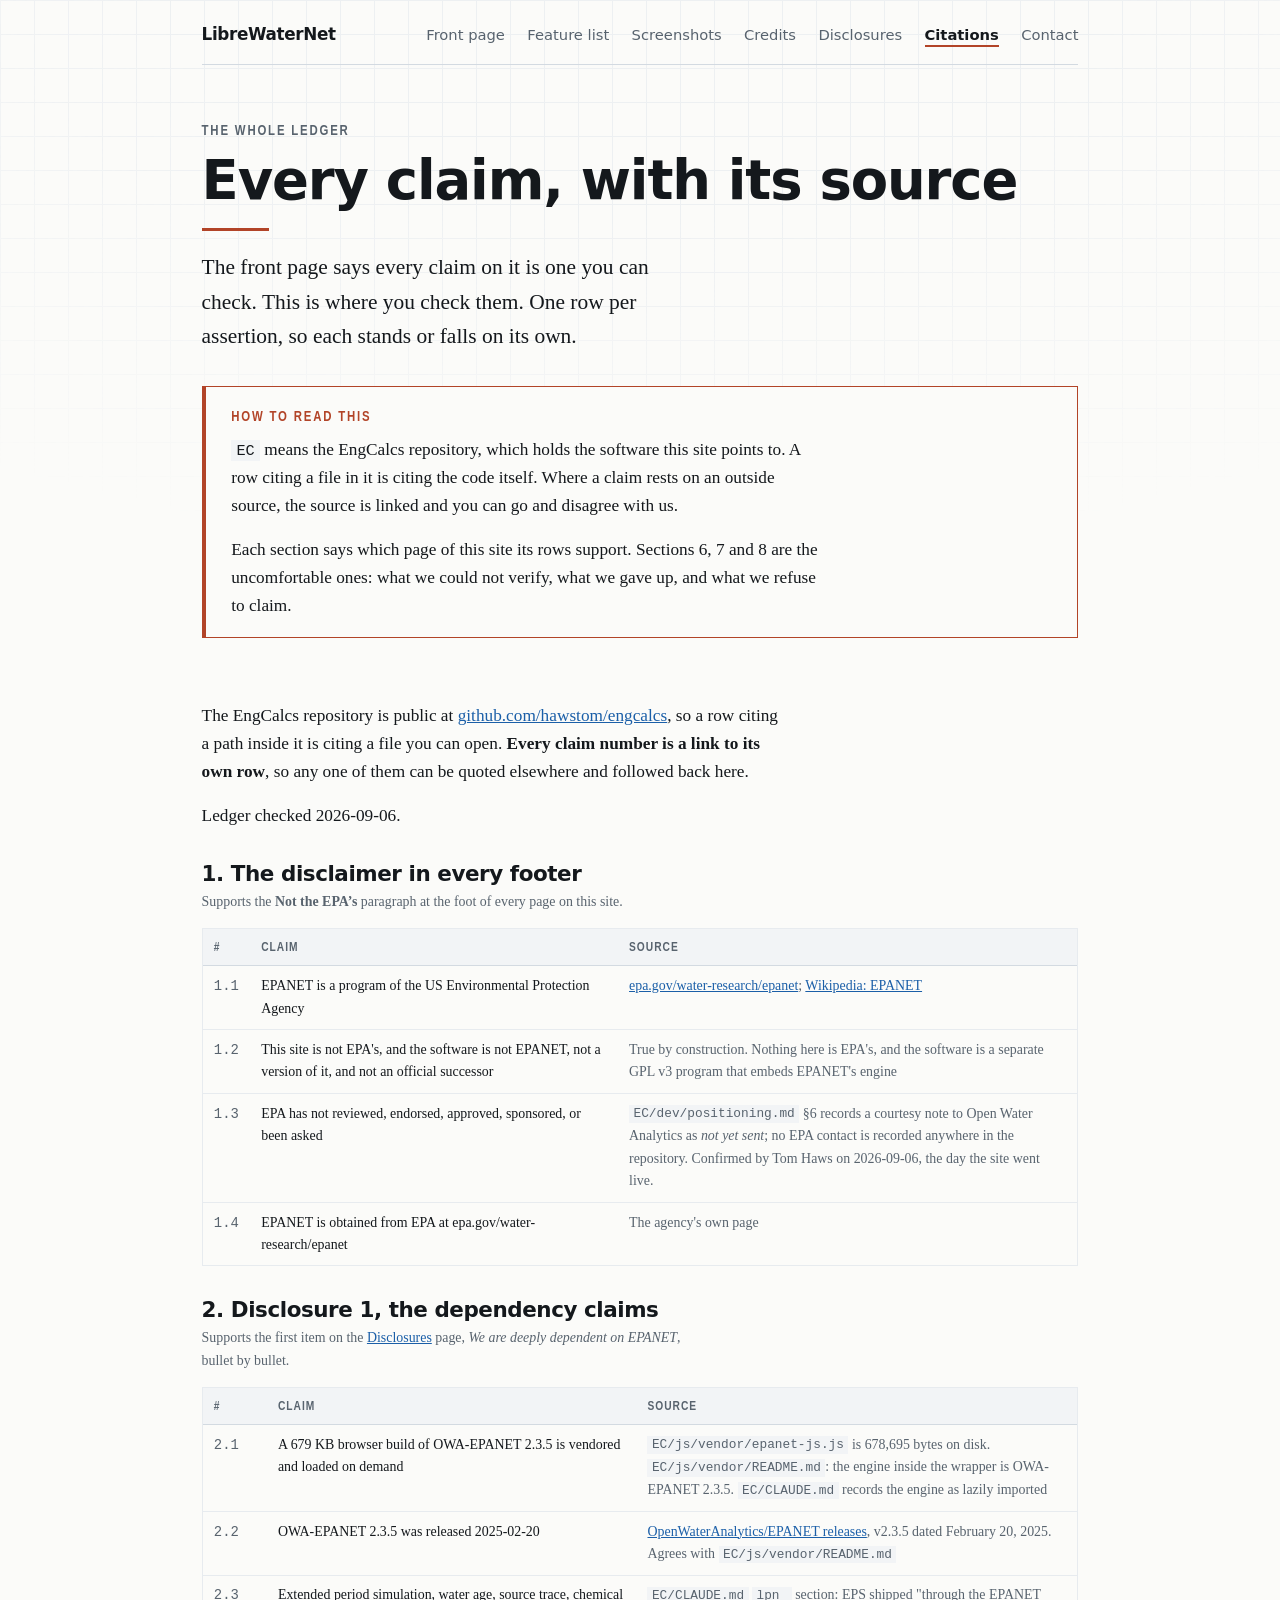
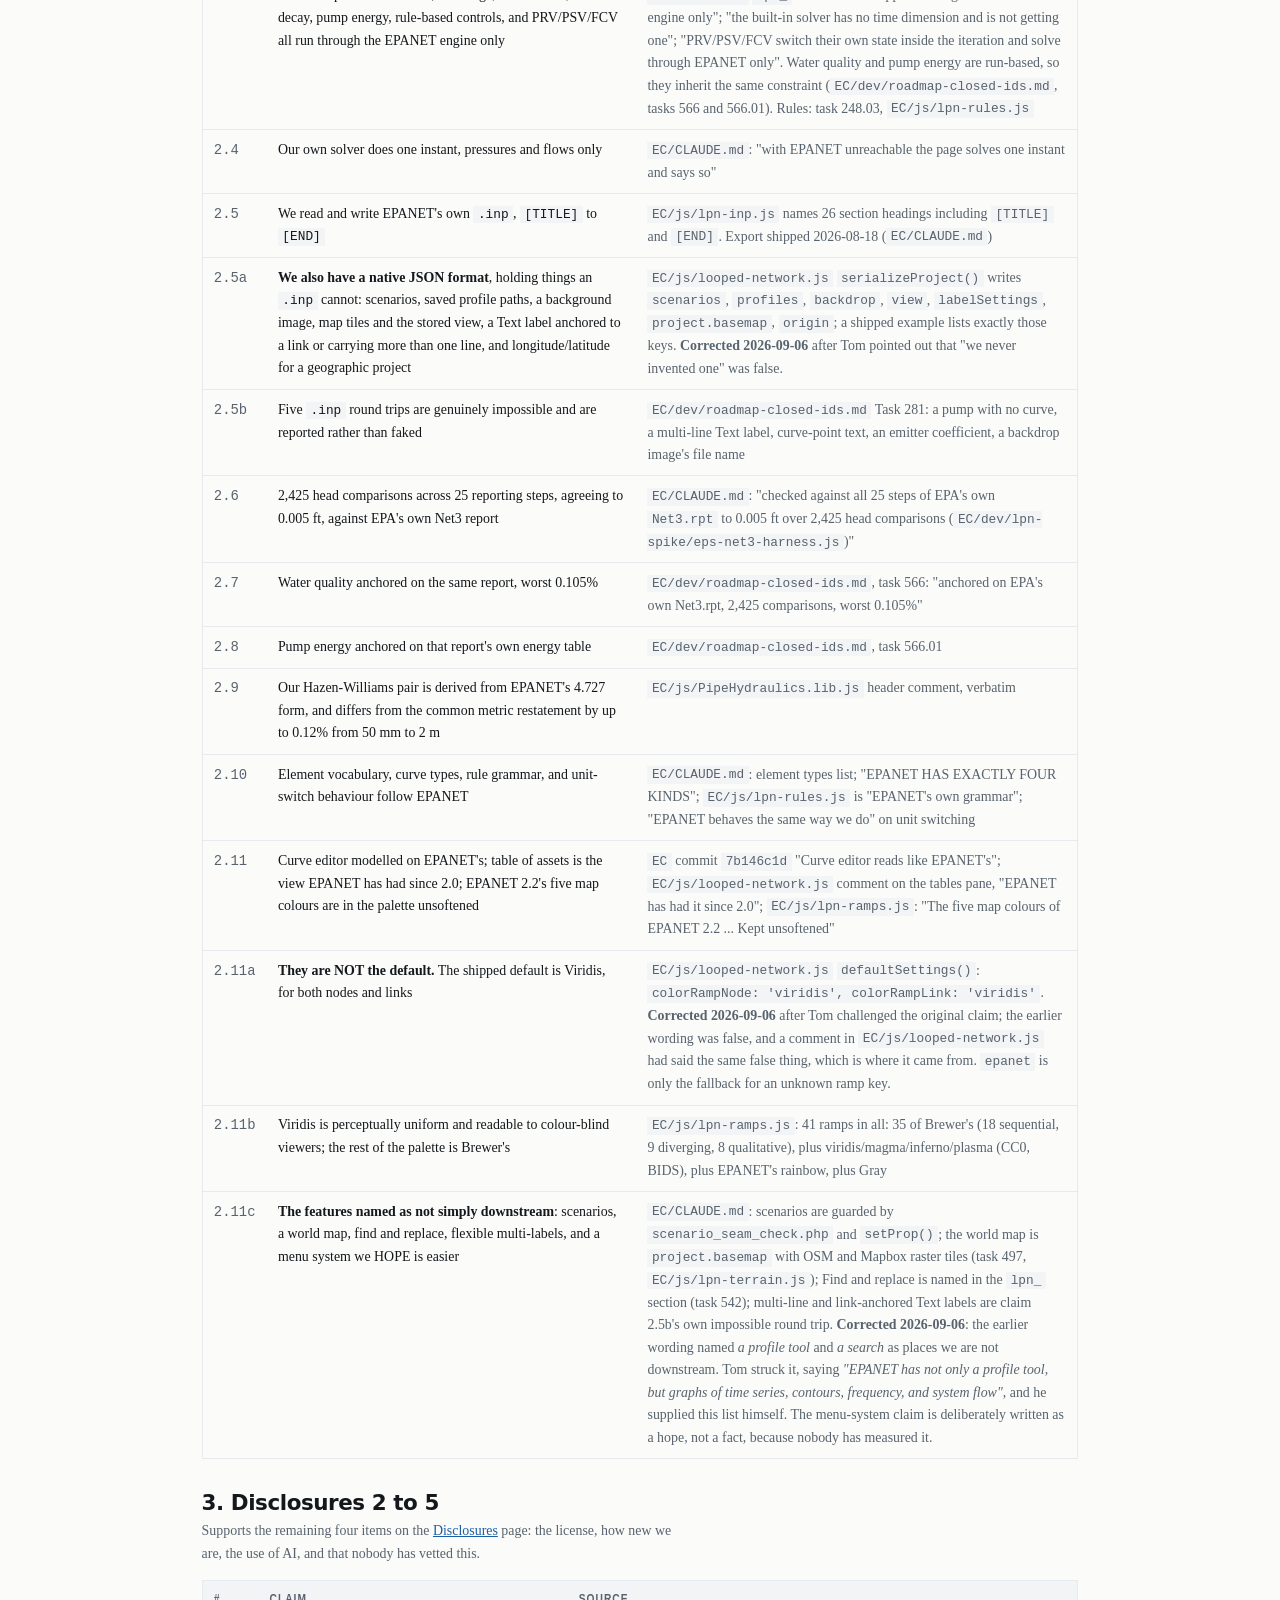
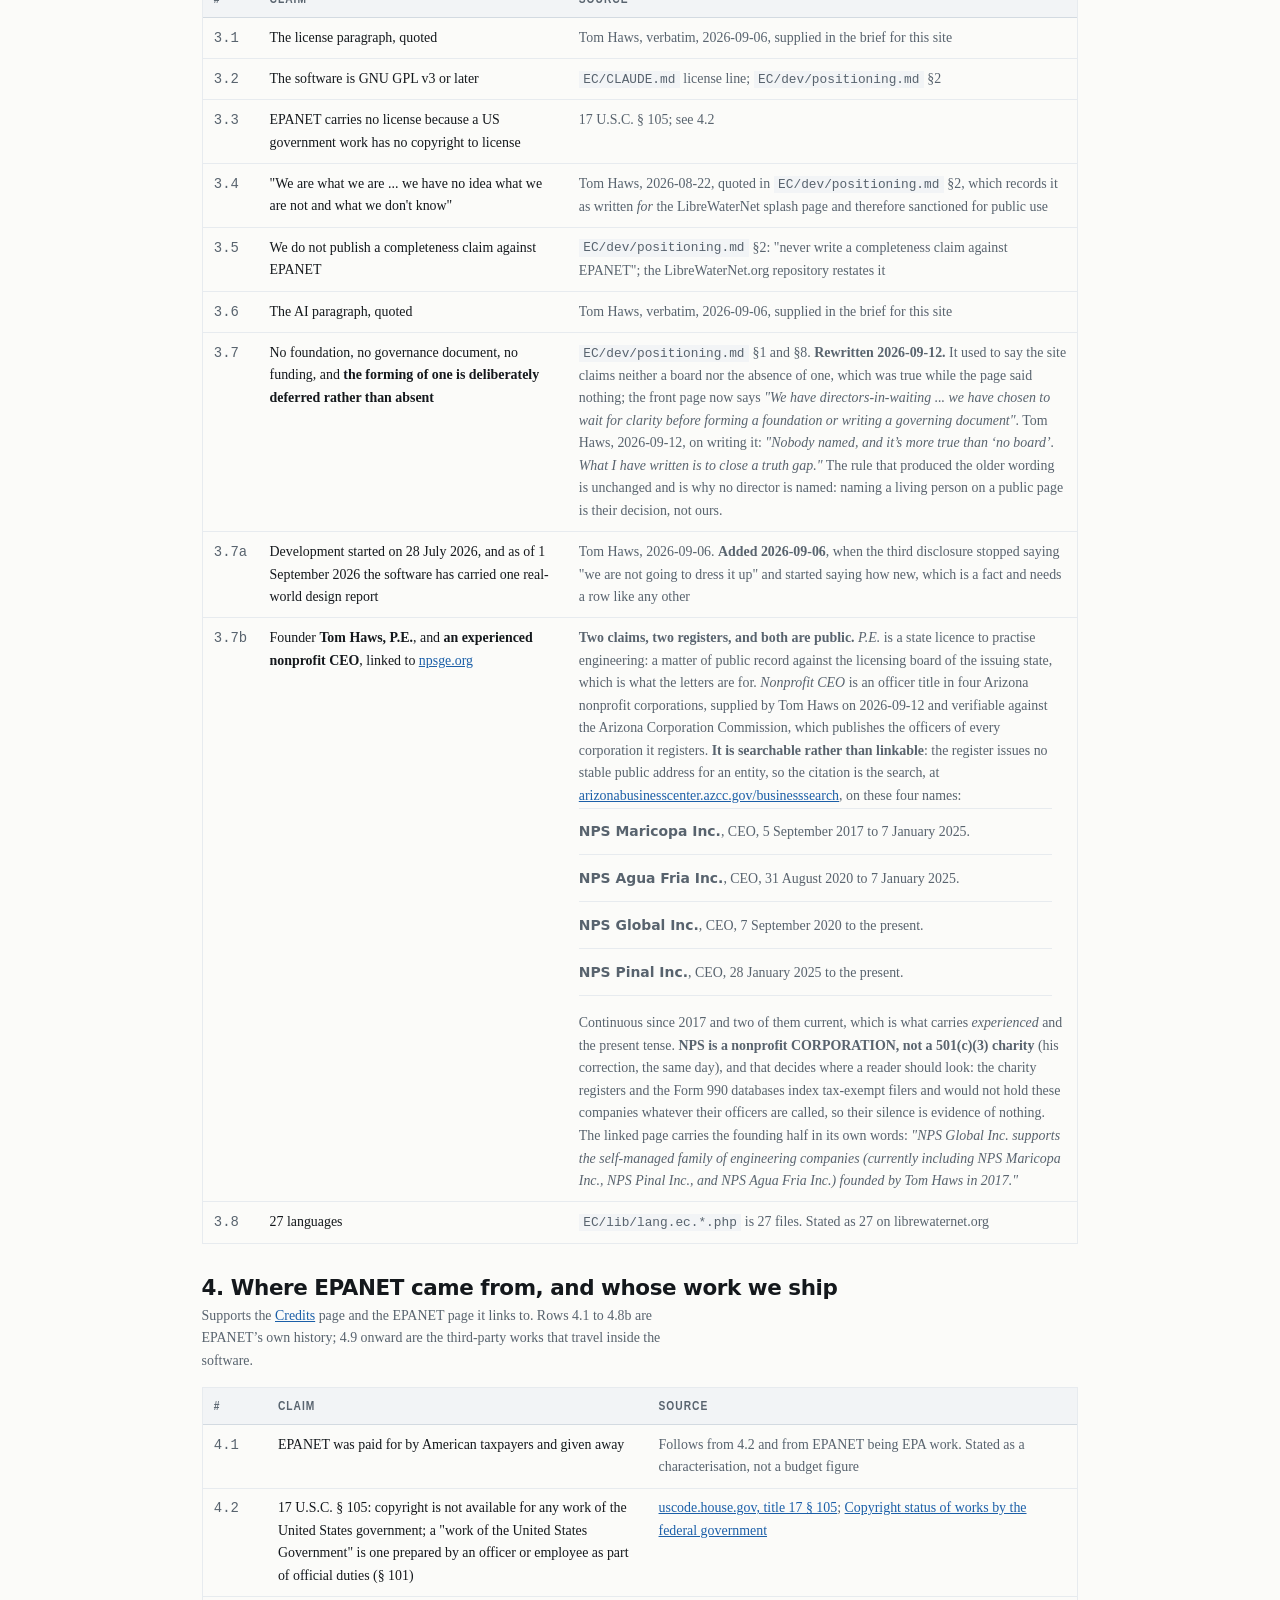
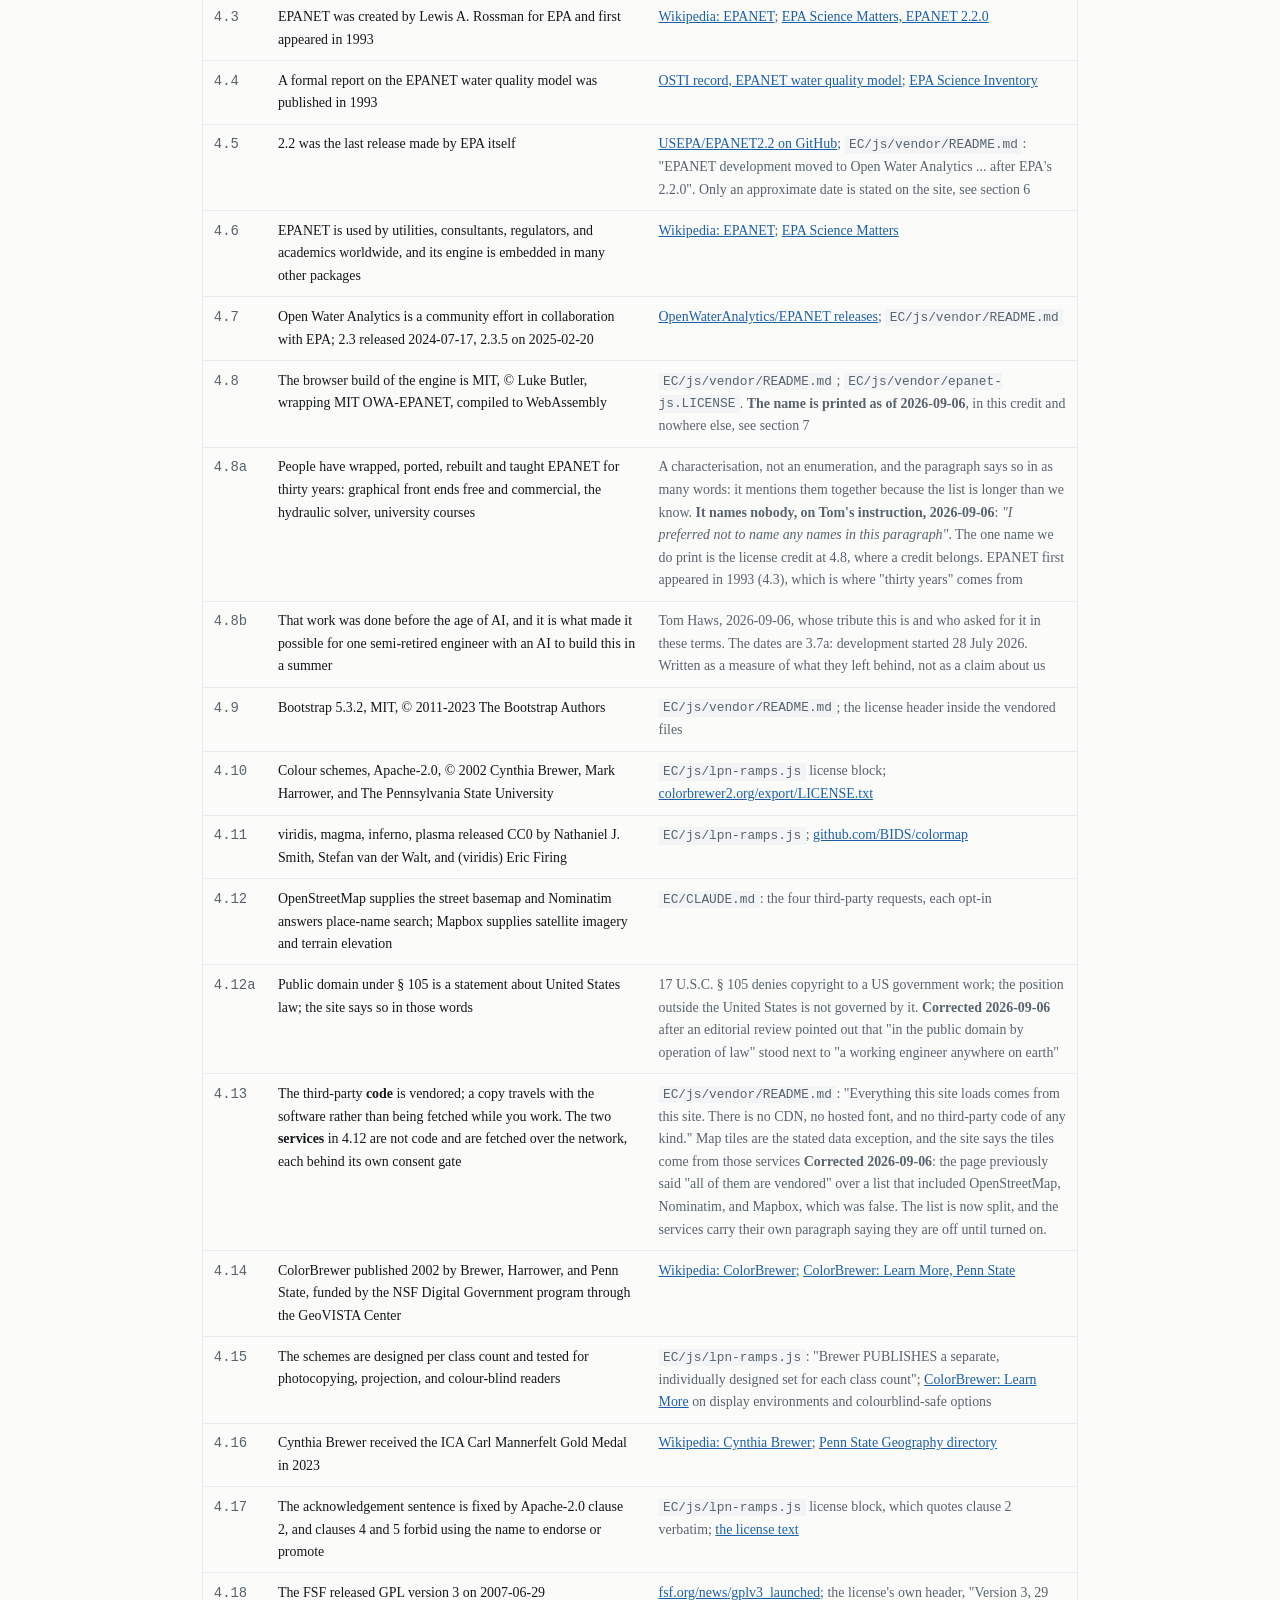
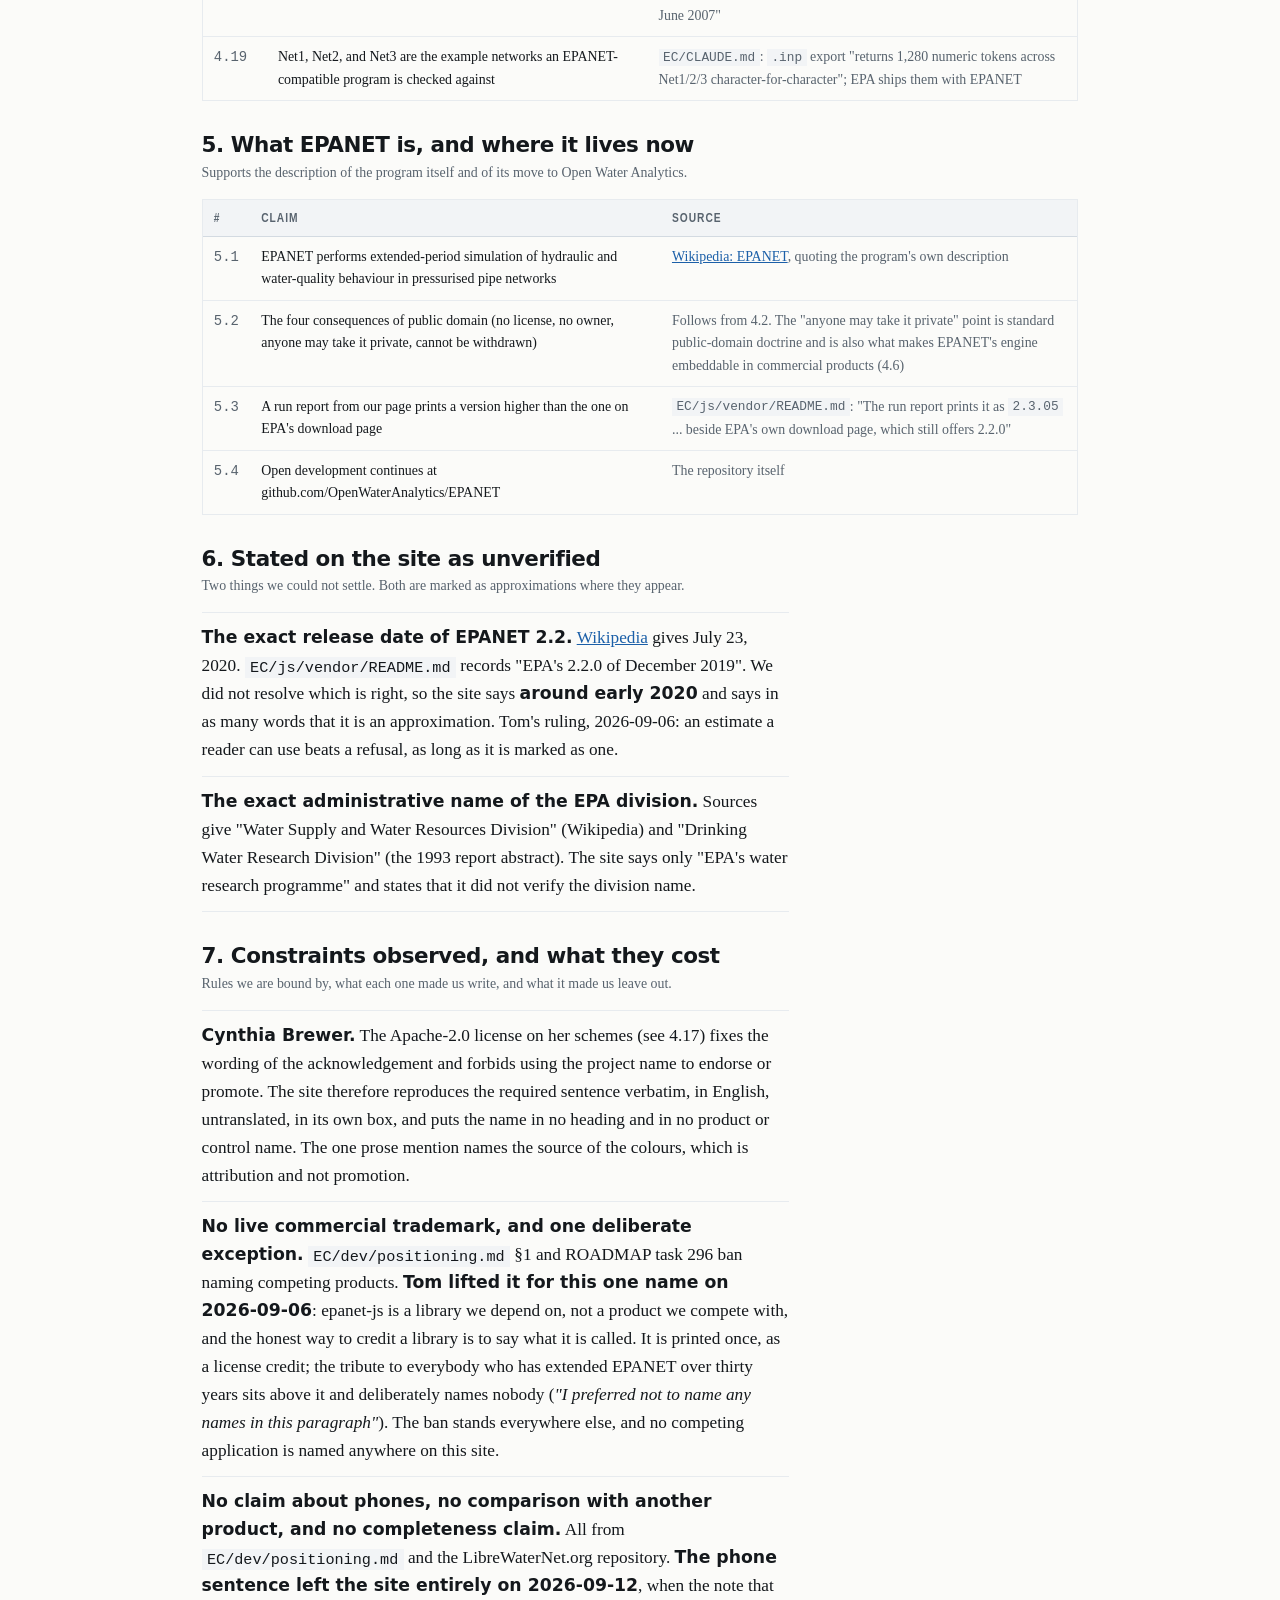
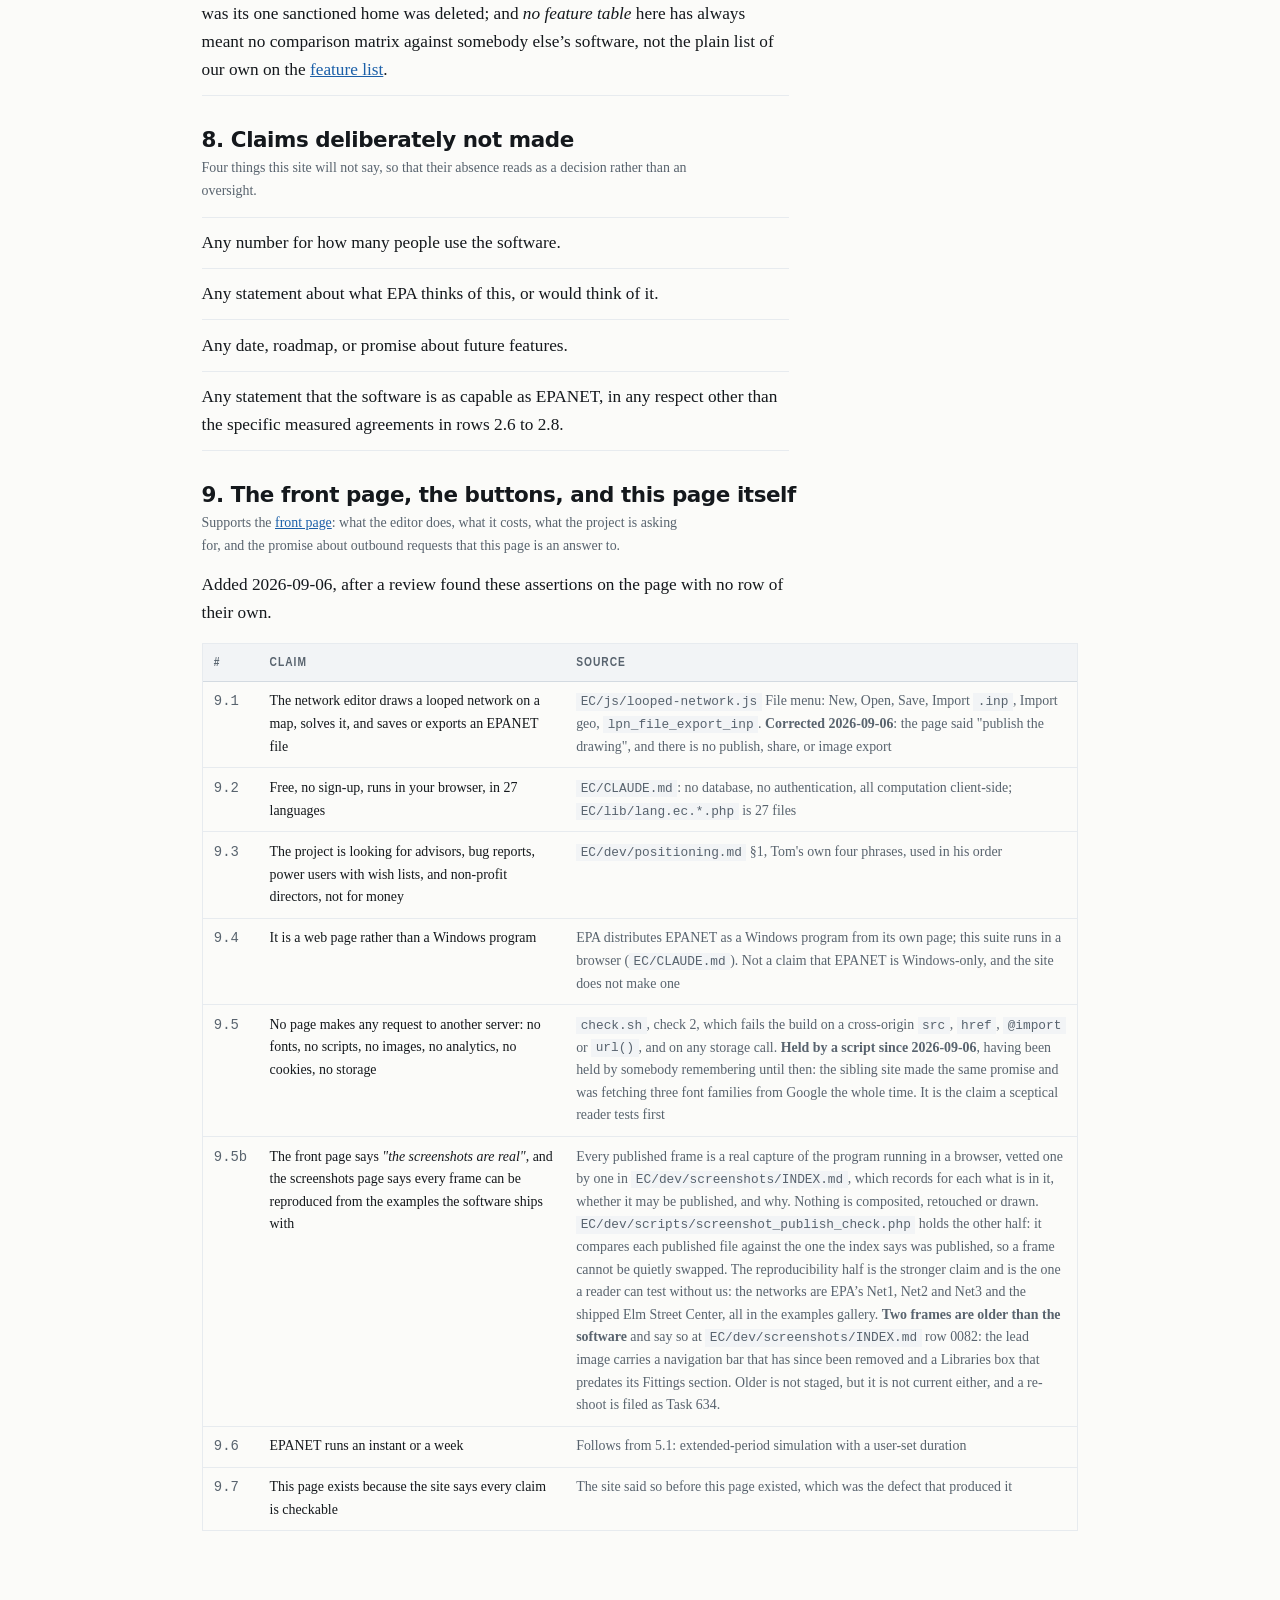
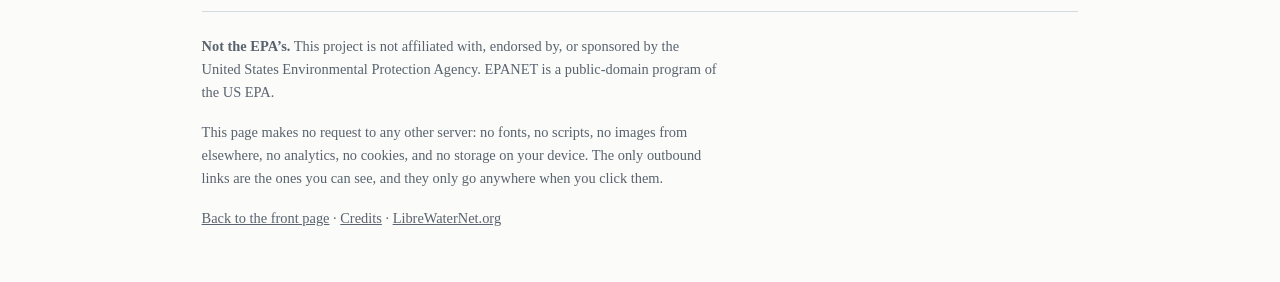
==== citations.html @ 53fe4e39 "A Contact link in the site bar, pointing at the suite's form Co-Authored-By: Claude Opus 5 (1M conte" ====
<!doctype html>
<html lang="en">
<head>
<meta charset="utf-8">
<title>Every claim, with its source</title>
<meta name="viewport" content="width=device-width, initial-scale=1">
<meta name="description" content="Every factual assertion this project makes in public, one per row, with the source it rests on.">
<meta property="og:title" content="Citations: every claim, with its source">
<meta property="og:description" content="Every factual assertion this project makes in public, one per row, with the source it rests on.">
<meta property="og:type" content="website">
<meta property="og:url" content="https://librewaternet.org/citations.html">
<meta property="og:image" content="https://librewaternet.org/img/0007.png">
<meta property="og:image:width" content="1917">
<meta property="og:image:height" content="919">
<link rel="icon" href="favicon.svg" type="image/svg+xml">
<link rel="stylesheet" href="style.css">
</head>
<body>
<div class="sheet-bg" aria-hidden="true"></div>

<div class="sheet">

<header class="topbar">
	<!-- BEGIN GENERATED CHROME -->
	<div class="marks">
		<div class="wordmark"><span class="libre">Libre</span>WaterNet</div>
	</div>
	<nav>
		<a href="index.html">Front page</a>
		<a href="features.html">Feature list</a>
		<a href="screenshots.html">Screenshots</a>
		<a href="credits.html">Credits</a>
		<a href="disclosures.html">Disclosures</a>
		<a href="citations.html" aria-current="page">Citations</a>
		<a href="https://librewaternet.org/engcalcs/contact.php">Contact</a>
	</nav>
	<!-- END GENERATED CHROME -->
</header>

<main>

<!-- **WHAT A DELETED SECTION DID TO THIS LEDGER** (Tom, 2026-09-12: *"Make a note of possibly 1 or
     2 sections that I deleted en masse in case they affect Citations."*). One section was deleted
     whole: **`#edges`, "The edges", at the foot of features.html.** It held four things this page
     has rows for, and every one of them was checked on 2026-09-12:

       * The engine-only claims (a run over time, and PRV/PSV/FCV) -- rows 2.3 and 2.4. Still
         stated, in the first item on the Disclosures page. No change.
       * The four third-party services and their per-purpose consent -- rows 4.12 and 4.13. Still
         stated on the Credits page: *"Both are off until you turn them on, each asks its own
         permission."* No change.
       * *"A wish list is a specification"* and what the project is asking for -- row 9.3. Still on
         the front page under Looking for stakeholders. No change.
       * **The phone sentence -- and this one IS gone from the site.** It is a sanctioned claim
         with exactly one permitted home (dev/positioning.md §3, the honest-edges note), and that
         home was the deleted section. Section 7 below records that, because a claim withdrawn is
         a fact about this site as much as a claim made.

     NO ROW WAS ORPHANED. The other edits of 2026-09-11 and 2026-09-12 reworded headings and
     spellings and deleted nothing a row rests on. -->

<div class="hero">
	<span class="label">The whole ledger</span>
	<h1>Every claim, with its source<span class="rule-under"></span></h1>
	<p class="lede">The front page says every claim on it is one you can check. This is where you
	check them. One row per assertion, so each stands or falls on its own.</p>

	<div class="disclaimer">
		<span class="label">How to read this</span>
		<p><code>EC</code> means the EngCalcs repository, which holds the software this site points
		to. A row citing a file in it is citing the code itself. Where a claim rests on an outside
		source, the source is linked and you can go and disagree with us.</p>
		<p>Each section says which page of this site its rows support. Sections 6, 7 and 8 are the
		uncomfortable ones: what we could not verify, what we gave up, and what we refuse to
		claim.</p>
	</div>
</div>

<section>
<div class="item">
<p>The EngCalcs repository is public at <a href="https://github.com/hawstom/engcalcs">github.com/hawstom/engcalcs</a>, so a row citing a path inside it is citing a file you can open. <b>Every claim number is a link to its own row</b>, so any one of them can be quoted elsewhere and followed back here.</p>
<p>Ledger checked 2026-09-06.</p>
</div>
<div class="item">
<h3>1. The disclaimer in every footer</h3>
<p class="seclead">Supports the <b>Not the EPA&rsquo;s</b> paragraph at the foot of every page on this site.</p>
<div class="table-scroll"><table>
<thead><tr><th>#</th><th>Claim</th><th>Source</th></tr></thead>
<tbody>
<tr id="c1-1"><td><a class="rownum" href="#c1-1">1.1</a></td><td>EPANET is a program of the US Environmental Protection Agency</td><td><a href="https://www.epa.gov/water-research/epanet">epa.gov/water-research/epanet</a>; <a href="https://en.wikipedia.org/wiki/EPANET">Wikipedia: EPANET</a></td></tr>
<tr id="c1-2"><td><a class="rownum" href="#c1-2">1.2</a></td><td>This site is not EPA's, and the software is not EPANET, not a version of it, and not an official successor</td><td>True by construction. Nothing here is EPA's, and the software is a separate GPL v3 program that embeds EPANET's engine</td></tr>
<tr id="c1-3"><td><a class="rownum" href="#c1-3">1.3</a></td><td>EPA has not reviewed, endorsed, approved, sponsored, or been asked</td><td><code>EC/dev/positioning.md</code> §6 records a courtesy note to Open Water Analytics as <i>not yet sent</i>; no EPA contact is recorded anywhere in the repository. Confirmed by Tom Haws on 2026-09-06, the day the site went live.</td></tr>
<tr id="c1-4"><td><a class="rownum" href="#c1-4">1.4</a></td><td>EPANET is obtained from EPA at epa.gov/water-research/epanet</td><td>The agency's own page</td></tr>
</tbody></table></div>
</div>
<div class="item">
<h3>2. Disclosure 1, the dependency claims</h3>
<p class="seclead">Supports the first item on the <a href="disclosures.html">Disclosures</a> page, <i>We are deeply dependent on EPANET</i>, bullet by bullet.</p>
<div class="table-scroll"><table>
<thead><tr><th>#</th><th>Claim</th><th>Source</th></tr></thead>
<tbody>
<tr id="c2-1"><td><a class="rownum" href="#c2-1">2.1</a></td><td>A 679 KB browser build of OWA-EPANET 2.3.5 is vendored and loaded on demand</td><td><code>EC/js/vendor/epanet-js.js</code> is 678,695 bytes on disk. <code>EC/js/vendor/README.md</code>: the engine inside the wrapper is OWA-EPANET 2.3.5. <code>EC/CLAUDE.md</code> records the engine as lazily imported</td></tr>
<tr id="c2-2"><td><a class="rownum" href="#c2-2">2.2</a></td><td>OWA-EPANET 2.3.5 was released 2025-02-20</td><td><a href="https://github.com/OpenWaterAnalytics/EPANET/releases">OpenWaterAnalytics/EPANET releases</a>, v2.3.5 dated February 20, 2025. Agrees with <code>EC/js/vendor/README.md</code></td></tr>
<tr id="c2-3"><td><a class="rownum" href="#c2-3">2.3</a></td><td>Extended period simulation, water age, source trace, chemical decay, pump energy, rule-based controls, and PRV/PSV/FCV all run through the EPANET engine only</td><td><code>EC/CLAUDE.md</code> <code>lpn_</code> section: EPS shipped "through the EPANET engine only"; "the built-in solver has no time dimension and is not getting one"; "PRV/PSV/FCV switch their own state inside the iteration and solve through EPANET only". Water quality and pump energy are run-based, so they inherit the same constraint (<code>EC/dev/roadmap-closed-ids.md</code>, tasks 566 and 566.01). Rules: task 248.03, <code>EC/js/lpn-rules.js</code></td></tr>
<tr id="c2-4"><td><a class="rownum" href="#c2-4">2.4</a></td><td>Our own solver does one instant, pressures and flows only</td><td><code>EC/CLAUDE.md</code>: "with EPANET unreachable the page solves one instant and says so"</td></tr>
<tr id="c2-5"><td><a class="rownum" href="#c2-5">2.5</a></td><td>We read and write EPANET's own <code>.inp</code>, <code>[TITLE]</code> to <code>[END]</code></td><td><code>EC/js/lpn-inp.js</code> names 26 section headings including <code>[TITLE]</code> and <code>[END]</code>. Export shipped 2026-08-18 (<code>EC/CLAUDE.md</code>)</td></tr>
<tr id="c2-5a"><td><a class="rownum" href="#c2-5a">2.5a</a></td><td><b>We also have a native JSON format</b>, holding things an <code>.inp</code> cannot: scenarios, saved profile paths, a background image, map tiles and the stored view, a Text label anchored to a link or carrying more than one line, and longitude/latitude for a geographic project</td><td><code>EC/js/looped-network.js</code> <code>serializeProject()</code> writes <code>scenarios</code>, <code>profiles</code>, <code>backdrop</code>, <code>view</code>, <code>labelSettings</code>, <code>project.basemap</code>, <code>origin</code>; a shipped example lists exactly those keys. <b>Corrected 2026-09-06</b> after Tom pointed out that "we never invented one" was false.</td></tr>
<tr id="c2-5b"><td><a class="rownum" href="#c2-5b">2.5b</a></td><td>Five <code>.inp</code> round trips are genuinely impossible and are reported rather than faked</td><td><code>EC/dev/roadmap-closed-ids.md</code> Task 281: a pump with no curve, a multi-line Text label, curve-point text, an emitter coefficient, a backdrop image's file name</td></tr>
<tr id="c2-6"><td><a class="rownum" href="#c2-6">2.6</a></td><td>2,425 head comparisons across 25 reporting steps, agreeing to 0.005 ft, against EPA's own Net3 report</td><td><code>EC/CLAUDE.md</code>: "checked against all 25 steps of EPA's own <code>Net3.rpt</code> to 0.005 ft over 2,425 head comparisons (<code>EC/dev/lpn-spike/eps-net3-harness.js</code>)"</td></tr>
<tr id="c2-7"><td><a class="rownum" href="#c2-7">2.7</a></td><td>Water quality anchored on the same report, worst 0.105%</td><td><code>EC/dev/roadmap-closed-ids.md</code>, task 566: "anchored on EPA's own Net3.rpt, 2,425 comparisons, worst 0.105%"</td></tr>
<tr id="c2-8"><td><a class="rownum" href="#c2-8">2.8</a></td><td>Pump energy anchored on that report's own energy table</td><td><code>EC/dev/roadmap-closed-ids.md</code>, task 566.01</td></tr>
<tr id="c2-9"><td><a class="rownum" href="#c2-9">2.9</a></td><td>Our Hazen-Williams pair is derived from EPANET's 4.727 form, and differs from the common metric restatement by up to 0.12% from 50 mm to 2 m</td><td><code>EC/js/PipeHydraulics.lib.js</code> header comment, verbatim</td></tr>
<tr id="c2-10"><td><a class="rownum" href="#c2-10">2.10</a></td><td>Element vocabulary, curve types, rule grammar, and unit-switch behaviour follow EPANET</td><td><code>EC/CLAUDE.md</code>: element types list; "EPANET HAS EXACTLY FOUR KINDS"; <code>EC/js/lpn-rules.js</code> is "EPANET's own grammar"; "EPANET behaves the same way we do" on unit switching</td></tr>
<tr id="c2-11"><td><a class="rownum" href="#c2-11">2.11</a></td><td>Curve editor modelled on EPANET's; table of assets is the view EPANET has had since 2.0; EPANET 2.2's five map colours are in the palette unsoftened</td><td><code>EC</code> commit <code>7b146c1d</code> "Curve editor reads like EPANET's"; <code>EC/js/looped-network.js</code> comment on the tables pane, "EPANET has had it since 2.0"; <code>EC/js/lpn-ramps.js</code>: "The five map colours of EPANET 2.2 ... Kept unsoftened"</td></tr>
<tr id="c2-11a"><td><a class="rownum" href="#c2-11a">2.11a</a></td><td><b>They are NOT the default.</b> The shipped default is Viridis, for both nodes and links</td><td><code>EC/js/looped-network.js</code> <code>defaultSettings()</code>: <code>colorRampNode: 'viridis', colorRampLink: 'viridis'</code>. <b>Corrected 2026-09-06</b> after Tom challenged the original claim; the earlier wording was false, and a comment in <code>EC/js/looped-network.js</code> had said the same false thing, which is where it came from. <code>epanet</code> is only the fallback for an unknown ramp key.</td></tr>
<tr id="c2-11b"><td><a class="rownum" href="#c2-11b">2.11b</a></td><td>Viridis is perceptually uniform and readable to colour-blind viewers; the rest of the palette is Brewer's</td><td><code>EC/js/lpn-ramps.js</code>: 41 ramps in all: 35 of Brewer's (18 sequential, 9 diverging, 8 qualitative), plus viridis/magma/inferno/plasma (CC0, BIDS), plus EPANET's rainbow, plus Gray</td></tr>
<tr id="c2-11c"><td><a class="rownum" href="#c2-11c">2.11c</a></td><td><b>The features named as not simply downstream</b>: scenarios, a world map, find and replace, flexible multi-labels, and a menu system we HOPE is easier</td><td><code>EC/CLAUDE.md</code>: scenarios are guarded by <code>scenario_seam_check.php</code> and <code>setProp()</code>; the world map is <code>project.basemap</code> with OSM and Mapbox raster tiles (task 497, <code>EC/js/lpn-terrain.js</code>); Find and replace is named in the <code>lpn_</code> section (task 542); multi-line and link-anchored Text labels are claim 2.5b's own impossible round trip. <b>Corrected 2026-09-06</b>: the earlier wording named <i>a profile tool</i> and <i>a search</i> as places we are not downstream. Tom struck it, saying <i>"EPANET has not only a profile tool, but graphs of time series, contours, frequency, and system flow"</i>, and he supplied this list himself. The menu-system claim is deliberately written as a hope, not a fact, because nobody has measured it.</td></tr>
</tbody></table></div>
</div>
<div class="item">
<h3>3. Disclosures 2 to 5</h3>
<p class="seclead">Supports the remaining four items on the <a href="disclosures.html">Disclosures</a> page: the license, how new we are, the use of AI, and that nobody has vetted this.</p>
<div class="table-scroll"><table>
<thead><tr><th>#</th><th>Claim</th><th>Source</th></tr></thead>
<tbody>
<tr id="c3-1"><td><a class="rownum" href="#c3-1">3.1</a></td><td>The license paragraph, quoted</td><td>Tom Haws, verbatim, 2026-09-06, supplied in the brief for this site</td></tr>
<tr id="c3-2"><td><a class="rownum" href="#c3-2">3.2</a></td><td>The software is GNU GPL v3 or later</td><td><code>EC/CLAUDE.md</code> license line; <code>EC/dev/positioning.md</code> §2</td></tr>
<tr id="c3-3"><td><a class="rownum" href="#c3-3">3.3</a></td><td>EPANET carries no license because a US government work has no copyright to license</td><td>17 U.S.C. § 105; see 4.2</td></tr>
<tr id="c3-4"><td><a class="rownum" href="#c3-4">3.4</a></td><td>"We are what we are ... we have no idea what we are not and what we don't know"</td><td>Tom Haws, 2026-08-22, quoted in <code>EC/dev/positioning.md</code> §2, which records it as written <i>for</i> the LibreWaterNet splash page and therefore sanctioned for public use</td></tr>
<tr id="c3-5"><td><a class="rownum" href="#c3-5">3.5</a></td><td>We do not publish a completeness claim against EPANET</td><td><code>EC/dev/positioning.md</code> §2: "never write a completeness claim against EPANET"; the LibreWaterNet.org repository restates it</td></tr>
<tr id="c3-6"><td><a class="rownum" href="#c3-6">3.6</a></td><td>The AI paragraph, quoted</td><td>Tom Haws, verbatim, 2026-09-06, supplied in the brief for this site</td></tr>
<tr id="c3-7"><td><a class="rownum" href="#c3-7">3.7</a></td><td>No foundation, no governance document, no funding, and <b>the forming of one is deliberately deferred rather than absent</b></td><td><code>EC/dev/positioning.md</code> §1 and §8. <b>Rewritten 2026-09-12.</b> It used to say the site claims neither a board nor the absence of one, which was true while the page said nothing; the front page now says <i>"We have directors-in-waiting ... we have chosen to wait for clarity before forming a foundation or writing a governing document"</i>. Tom Haws, 2026-09-12, on writing it: <i>"Nobody named, and it’s more true than ‘no board’. What I have written is to close a truth gap."</i> The rule that produced the older wording is unchanged and is why no director is named: naming a living person on a public page is their decision, not ours.</td></tr>
<tr id="c3-7a"><td><a class="rownum" href="#c3-7a">3.7a</a></td><td>Development started on 28 July 2026, and as of 1 September 2026 the software has carried one real-world design report</td><td>Tom Haws, 2026-09-06. <b>Added 2026-09-06</b>, when the third disclosure stopped saying "we are not going to dress it up" and started saying how new, which is a fact and needs a row like any other</td></tr>
<tr id="c3-7b"><td><a class="rownum" href="#c3-7b">3.7b</a></td><td>Founder <b>Tom Haws, P.E.</b>, and <b>an experienced nonprofit CEO</b>, linked to <a href="https://npsge.org">npsge.org</a></td><td><b>Two claims, two registers, and both are public.</b> <i>P.E.</i> is a state licence to practise engineering: a matter of public record against the licensing board of the issuing state, which is what the letters are for. <i>Nonprofit CEO</i> is an officer title in four Arizona nonprofit corporations, supplied by Tom Haws on 2026-09-12 and verifiable against the Arizona Corporation Commission, which publishes the officers of every corporation it registers. <b>It is searchable rather than linkable</b>: the register issues no stable public address for an entity, so the citation is the search, at <a href="https://arizonabusinesscenter.azcc.gov/businesssearch">arizonabusinesscenter.azcc.gov/businesssearch</a>, on these four names:<ul class="facts"><li><b>NPS Maricopa Inc.</b>, CEO, 5 September 2017 to 7 January 2025.</li><li><b>NPS Agua Fria Inc.</b>, CEO, 31 August 2020 to 7 January 2025.</li><li><b>NPS Global Inc.</b>, CEO, 7 September 2020 to the present.</li><li><b>NPS Pinal Inc.</b>, CEO, 28 January 2025 to the present.</li></ul>Continuous since 2017 and two of them current, which is what carries <i>experienced</i> and the present tense. <b>NPS is a nonprofit CORPORATION, not a 501(c)(3) charity</b> (his correction, the same day), and that decides where a reader should look: the charity registers and the Form 990 databases index tax-exempt filers and would not hold these companies whatever their officers are called, so their silence is evidence of nothing. The linked page carries the founding half in its own words: <i>"NPS Global Inc. supports the self-managed family of engineering companies (currently including NPS Maricopa Inc., NPS Pinal Inc., and NPS Agua Fria Inc.) founded by Tom Haws in 2017."</i></td></tr>
<tr id="c3-8"><td><a class="rownum" href="#c3-8">3.8</a></td><td>27 languages</td><td><code>EC/lib/lang.ec.*.php</code> is 27 files. Stated as 27 on librewaternet.org</td></tr>
</tbody></table></div>
</div>
<div class="item">
<h3>4. Where EPANET came from, and whose work we ship</h3>
<p class="seclead">Supports the <a href="credits.html">Credits</a> page and the EPANET page it links to. Rows 4.1 to 4.8b are EPANET&rsquo;s own history; 4.9 onward are the third-party works that travel inside the software.</p>
<div class="table-scroll"><table>
<thead><tr><th>#</th><th>Claim</th><th>Source</th></tr></thead>
<tbody>
<tr id="c4-1"><td><a class="rownum" href="#c4-1">4.1</a></td><td>EPANET was paid for by American taxpayers and given away</td><td>Follows from 4.2 and from EPANET being EPA work. Stated as a characterisation, not a budget figure</td></tr>
<tr id="c4-2"><td><a class="rownum" href="#c4-2">4.2</a></td><td>17 U.S.C. § 105: copyright is not available for any work of the United States government; a "work of the United States Government" is one prepared by an officer or employee as part of official duties (§ 101)</td><td><a href="https://uscode.house.gov/view.xhtml?req=%28title%3A17+section%3A105+edition%3Aprelim%29">uscode.house.gov, title 17 § 105</a>; <a href="https://en.wikipedia.org/wiki/Copyright_status_of_works_by_the_federal_government_of_the_United_States">Copyright status of works by the federal government</a></td></tr>
<tr id="c4-3"><td><a class="rownum" href="#c4-3">4.3</a></td><td>EPANET was created by Lewis A. Rossman for EPA and first appeared in 1993</td><td><a href="https://en.wikipedia.org/wiki/EPANET">Wikipedia: EPANET</a>; <a href="https://www.epa.gov/sciencematters/epanet-220-epa-and-water-community-collaboration">EPA Science Matters, EPANET 2.2.0</a></td></tr>
<tr id="c4-4"><td><a class="rownum" href="#c4-4">4.4</a></td><td>A formal report on the EPANET water quality model was published in 1993</td><td><a href="https://www.osti.gov/biblio/5795398">OSTI record, EPANET water quality model</a>; <a href="https://cfpub.epa.gov/si/si_public_record_Report.cfm?Lab=NRMRL&amp;dirEntryID=44860">EPA Science Inventory</a></td></tr>
<tr id="c4-5"><td><a class="rownum" href="#c4-5">4.5</a></td><td>2.2 was the last release made by EPA itself</td><td><a href="https://github.com/USEPA/EPANET2.2">USEPA/EPANET2.2 on GitHub</a>; <code>EC/js/vendor/README.md</code>: "EPANET development moved to Open Water Analytics ... after EPA's 2.2.0". Only an approximate date is stated on the site, see section 6</td></tr>
<tr id="c4-6"><td><a class="rownum" href="#c4-6">4.6</a></td><td>EPANET is used by utilities, consultants, regulators, and academics worldwide, and its engine is embedded in many other packages</td><td><a href="https://en.wikipedia.org/wiki/EPANET">Wikipedia: EPANET</a>; <a href="https://www.epa.gov/sciencematters/epanet-220-epa-and-water-community-collaboration">EPA Science Matters</a></td></tr>
<tr id="c4-7"><td><a class="rownum" href="#c4-7">4.7</a></td><td>Open Water Analytics is a community effort in collaboration with EPA; 2.3 released 2024-07-17, 2.3.5 on 2025-02-20</td><td><a href="https://github.com/OpenWaterAnalytics/EPANET/releases">OpenWaterAnalytics/EPANET releases</a>; <code>EC/js/vendor/README.md</code></td></tr>
<tr id="c4-8"><td><a class="rownum" href="#c4-8">4.8</a></td><td>The browser build of the engine is MIT, © Luke Butler, wrapping MIT OWA-EPANET, compiled to WebAssembly</td><td><code>EC/js/vendor/README.md</code>; <code>EC/js/vendor/epanet-js.LICENSE</code>. <b>The name is printed as of 2026-09-06</b>, in this credit and nowhere else, see section 7</td></tr>
<tr id="c4-8a"><td><a class="rownum" href="#c4-8a">4.8a</a></td><td>People have wrapped, ported, rebuilt and taught EPANET for thirty years: graphical front ends free and commercial, the hydraulic solver, university courses</td><td>A characterisation, not an enumeration, and the paragraph says so in as many words: it mentions them together because the list is longer than we know. <b>It names nobody, on Tom's instruction, 2026-09-06</b>: <i>"I preferred not to name any names in this paragraph"</i>. The one name we do print is the license credit at 4.8, where a credit belongs. EPANET first appeared in 1993 (4.3), which is where "thirty years" comes from</td></tr>
<tr id="c4-8b"><td><a class="rownum" href="#c4-8b">4.8b</a></td><td>That work was done before the age of AI, and it is what made it possible for one semi-retired engineer with an AI to build this in a summer</td><td>Tom Haws, 2026-09-06, whose tribute this is and who asked for it in these terms. The dates are 3.7a: development started 28 July 2026. Written as a measure of what they left behind, not as a claim about us</td></tr>
<tr id="c4-9"><td><a class="rownum" href="#c4-9">4.9</a></td><td>Bootstrap 5.3.2, MIT, © 2011-2023 The Bootstrap Authors</td><td><code>EC/js/vendor/README.md</code>; the license header inside the vendored files</td></tr>
<tr id="c4-10"><td><a class="rownum" href="#c4-10">4.10</a></td><td>Colour schemes, Apache-2.0, © 2002 Cynthia Brewer, Mark Harrower, and The Pennsylvania State University</td><td><code>EC/js/lpn-ramps.js</code> license block; <a href="https://colorbrewer2.org/export/LICENSE.txt">colorbrewer2.org/export/LICENSE.txt</a></td></tr>
<tr id="c4-11"><td><a class="rownum" href="#c4-11">4.11</a></td><td>viridis, magma, inferno, plasma released CC0 by Nathaniel J. Smith, Stefan van der Walt, and (viridis) Eric Firing</td><td><code>EC/js/lpn-ramps.js</code>; <a href="https://github.com/BIDS/colormap">github.com/BIDS/colormap</a></td></tr>
<tr id="c4-12"><td><a class="rownum" href="#c4-12">4.12</a></td><td>OpenStreetMap supplies the street basemap and Nominatim answers place-name search; Mapbox supplies satellite imagery and terrain elevation</td><td><code>EC/CLAUDE.md</code>: the four third-party requests, each opt-in</td></tr>
<tr id="c4-12a"><td><a class="rownum" href="#c4-12a">4.12a</a></td><td>Public domain under § 105 is a statement about United States law; the site says so in those words</td><td>17 U.S.C. § 105 denies copyright to a US government work; the position outside the United States is not governed by it. <b>Corrected 2026-09-06</b> after an editorial review pointed out that "in the public domain by operation of law" stood next to "a working engineer anywhere on earth"</td></tr>
<tr id="c4-13"><td><a class="rownum" href="#c4-13">4.13</a></td><td>The third-party <b>code</b> is vendored; a copy travels with the software rather than being fetched while you work. The two <b>services</b> in 4.12 are not code and are fetched over the network, each behind its own consent gate</td><td><code>EC/js/vendor/README.md</code>: "Everything this site loads comes from this site. There is no CDN, no hosted font, and no third-party code of any kind." Map tiles are the stated data exception, and the site says the tiles come from those services  <b>Corrected 2026-09-06</b>: the page previously said "all of them are vendored" over a list that included OpenStreetMap, Nominatim, and Mapbox, which was false. The list is now split, and the services carry their own paragraph saying they are off until turned on.</td></tr>
<tr id="c4-14"><td><a class="rownum" href="#c4-14">4.14</a></td><td>ColorBrewer published 2002 by Brewer, Harrower, and Penn State, funded by the NSF Digital Government program through the GeoVISTA Center</td><td><a href="https://en.wikipedia.org/wiki/ColorBrewer">Wikipedia: ColorBrewer</a>; <a href="https://www.personal.psu.edu/cab38/ColorBrewer/ColorBrewer_learnMore.html">ColorBrewer: Learn More, Penn State</a></td></tr>
<tr id="c4-15"><td><a class="rownum" href="#c4-15">4.15</a></td><td>The schemes are designed per class count and tested for photocopying, projection, and colour-blind readers</td><td><code>EC/js/lpn-ramps.js</code>: "Brewer PUBLISHES a separate, individually designed set for each class count"; <a href="https://www.personal.psu.edu/cab38/ColorBrewer/ColorBrewer_learnMore.html">ColorBrewer: Learn More</a> on display environments and colourblind-safe options</td></tr>
<tr id="c4-16"><td><a class="rownum" href="#c4-16">4.16</a></td><td>Cynthia Brewer received the ICA Carl Mannerfelt Gold Medal in 2023</td><td><a href="https://en.wikipedia.org/wiki/Cynthia_Brewer">Wikipedia: Cynthia Brewer</a>; <a href="https://www.geog.psu.edu/directory/cynthia-brewer">Penn State Geography directory</a></td></tr>
<tr id="c4-17"><td><a class="rownum" href="#c4-17">4.17</a></td><td>The acknowledgement sentence is fixed by Apache-2.0 clause 2, and clauses 4 and 5 forbid using the name to endorse or promote</td><td><code>EC/js/lpn-ramps.js</code> license block, which quotes clause 2 verbatim; <a href="https://colorbrewer2.org/export/LICENSE.txt">the license text</a></td></tr>
<tr id="c4-18"><td><a class="rownum" href="#c4-18">4.18</a></td><td>The FSF released GPL version 3 on 2007-06-29</td><td><a href="https://www.fsf.org/news/gplv3_launched">fsf.org/news/gplv3_launched</a>; the license's own header, "Version 3, 29 June 2007"</td></tr>
<tr id="c4-19"><td><a class="rownum" href="#c4-19">4.19</a></td><td>Net1, Net2, and Net3 are the example networks an EPANET-compatible program is checked against</td><td><code>EC/CLAUDE.md</code>: <code>.inp</code> export "returns 1,280 numeric tokens across Net1/2/3 character-for-character"; EPA ships them with EPANET</td></tr>
</tbody></table></div>
</div>
<div class="item">
<h3>5. What EPANET is, and where it lives now</h3>
<p class="seclead">Supports the description of the program itself and of its move to Open Water Analytics.</p>
<div class="table-scroll"><table>
<thead><tr><th>#</th><th>Claim</th><th>Source</th></tr></thead>
<tbody>
<tr id="c5-1"><td><a class="rownum" href="#c5-1">5.1</a></td><td>EPANET performs extended-period simulation of hydraulic and water-quality behaviour in pressurised pipe networks</td><td><a href="https://en.wikipedia.org/wiki/EPANET">Wikipedia: EPANET</a>, quoting the program's own description</td></tr>
<tr id="c5-2"><td><a class="rownum" href="#c5-2">5.2</a></td><td>The four consequences of public domain (no license, no owner, anyone may take it private, cannot be withdrawn)</td><td>Follows from 4.2. The "anyone may take it private" point is standard public-domain doctrine and is also what makes EPANET's engine embeddable in commercial products (4.6)</td></tr>
<tr id="c5-3"><td><a class="rownum" href="#c5-3">5.3</a></td><td>A run report from our page prints a version higher than the one on EPA's download page</td><td><code>EC/js/vendor/README.md</code>: "The run report prints it as <code>2.3.05</code> ... beside EPA's own download page, which still offers 2.2.0"</td></tr>
<tr id="c5-4"><td><a class="rownum" href="#c5-4">5.4</a></td><td>Open development continues at github.com/OpenWaterAnalytics/EPANET</td><td>The repository itself</td></tr>
</tbody></table></div>
</div>
<div class="item">
<h3>6. Stated on the site as unverified</h3>
<p class="seclead">Two things we could not settle. Both are marked as approximations where they appear.</p>
<ul class="facts"><li><b>The exact release date of EPANET 2.2.</b> <a href="https://en.wikipedia.org/wiki/EPANET">Wikipedia</a> gives July 23, 2020. <code>EC/js/vendor/README.md</code> records "EPA's 2.2.0 of December 2019". We did not resolve which is right, so the site says <b>around early 2020</b> and says in as many words that it is an approximation. Tom's ruling, 2026-09-06: an estimate a reader can use beats a refusal, as long as it is marked as one.</li><li><b>The exact administrative name of the EPA division.</b> Sources give "Water Supply and Water Resources Division" (Wikipedia) and "Drinking Water Research Division" (the 1993 report abstract). The site says only "EPA's water research programme" and states that it did not verify the division name.</li></ul>
</div>
<div class="item">
<h3>7. Constraints observed, and what they cost</h3>
<p class="seclead">Rules we are bound by, what each one made us write, and what it made us leave out.</p>
<ul class="facts"><li><b>Cynthia Brewer.</b> The Apache-2.0 license on her schemes (see 4.17) fixes the wording of the acknowledgement and forbids using the project name to endorse or promote. The site therefore reproduces the required sentence verbatim, in English, untranslated, in its own box, and puts the name in no heading and in no product or control name. The one prose mention names the source of the colours, which is attribution and not promotion.</li><li><b>No live commercial trademark, and one deliberate exception.</b> <code>EC/dev/positioning.md</code> §1 and ROADMAP task 296 ban naming competing products. <b>Tom lifted it for this one name on 2026-09-06</b>: epanet-js is a library we depend on, not a product we compete with, and the honest way to credit a library is to say what it is called. It is printed once, as a license credit; the tribute to everybody who has extended EPANET over thirty years sits above it and deliberately names nobody (<i>"I preferred not to name any names in this paragraph"</i>). The ban stands everywhere else, and no competing application is named anywhere on this site.</li><li><b>No claim about phones, no comparison with another product, and no completeness claim.</b> All from <code>EC/dev/positioning.md</code> and the LibreWaterNet.org repository. <b>The phone sentence left the site entirely on 2026-09-12</b>, when the note that was its one sanctioned home was deleted; and <i>no feature table</i> here has always meant no comparison matrix against somebody else&rsquo;s software, not the plain list of our own on the <a href="features.html">feature list</a>.</li></ul>
</div>
<div class="item">
<h3>8. Claims deliberately not made</h3>
<p class="seclead">Four things this site will not say, so that their absence reads as a decision rather than an oversight.</p>
<ul class="facts"><li>Any number for how many people use the software.</li><li>Any statement about what EPA thinks of this, or would think of it.</li><li>Any date, roadmap, or promise about future features.</li><li>Any statement that the software is as capable as EPANET, in any respect other than the specific measured agreements in rows 2.6 to 2.8.</li></ul>
</div>
<div class="item">
<h3>9. The front page, the buttons, and this page itself</h3>
<p class="seclead">Supports the <a href="index.html">front page</a>: what the editor does, what it costs, what the project is asking for, and the promise about outbound requests that this page is an answer to.</p>
<p>Added 2026-09-06, after a review found these assertions on the page with no row of their own.</p>
<div class="table-scroll"><table>
<thead><tr><th>#</th><th>Claim</th><th>Source</th></tr></thead>
<tbody>
<tr id="c9-1"><td><a class="rownum" href="#c9-1">9.1</a></td><td>The network editor draws a looped network on a map, solves it, and saves or exports an EPANET file</td><td><code>EC/js/looped-network.js</code> File menu: New, Open, Save, Import <code>.inp</code>, Import geo, <code>lpn_file_export_inp</code>. <b>Corrected 2026-09-06</b>: the page said "publish the drawing", and there is no publish, share, or image export</td></tr>
<tr id="c9-2"><td><a class="rownum" href="#c9-2">9.2</a></td><td>Free, no sign-up, runs in your browser, in 27 languages</td><td><code>EC/CLAUDE.md</code>: no database, no authentication, all computation client-side; <code>EC/lib/lang.ec.*.php</code> is 27 files</td></tr>
<tr id="c9-3"><td><a class="rownum" href="#c9-3">9.3</a></td><td>The project is looking for advisors, bug reports, power users with wish lists, and non-profit directors, not for money</td><td><code>EC/dev/positioning.md</code> §1, Tom's own four phrases, used in his order</td></tr>
<tr id="c9-4"><td><a class="rownum" href="#c9-4">9.4</a></td><td>It is a web page rather than a Windows program</td><td>EPA distributes EPANET as a Windows program from its own page; this suite runs in a browser (<code>EC/CLAUDE.md</code>). Not a claim that EPANET is Windows-only, and the site does not make one</td></tr>
<tr id="c9-5"><td><a class="rownum" href="#c9-5">9.5</a></td><td>No page makes any request to another server: no fonts, no scripts, no images, no analytics, no cookies, no storage</td><td><code>check.sh</code>, check 2, which fails the build on a cross-origin <code>src</code>, <code>href</code>, <code>@import</code> or <code>url()</code>, and on any storage call. <b>Held by a script since 2026-09-06</b>, having been held by somebody remembering until then: the sibling site made the same promise and was fetching three font families from Google the whole time. It is the claim a sceptical reader tests first</td></tr>
<tr id="c9-5b"><td><a class="rownum" href="#c9-5b">9.5b</a></td><td>The front page says <i>"the screenshots are real"</i>, and the screenshots page says every frame can be reproduced from the examples the software ships with</td><td>Every published frame is a real capture of the program running in a browser, vetted one by one in <code>EC/dev/screenshots/INDEX.md</code>, which records for each what is in it, whether it may be published, and why. Nothing is composited, retouched or drawn. <code>EC/dev/scripts/screenshot_publish_check.php</code> holds the other half: it compares each published file against the one the index says was published, so a frame cannot be quietly swapped. The reproducibility half is the stronger claim and is the one a reader can test without us: the networks are EPA&rsquo;s Net1, Net2 and Net3 and the shipped Elm Street Center, all in the examples gallery. <b>Two frames are older than the software</b> and say so at <code>EC/dev/screenshots/INDEX.md</code> row 0082: the lead image carries a navigation bar that has since been removed and a Libraries box that predates its Fittings section. Older is not staged, but it is not current either, and a re-shoot is filed as Task 634.</td></tr>
<tr id="c9-6"><td><a class="rownum" href="#c9-6">9.6</a></td><td>EPANET runs an instant or a week</td><td>Follows from 5.1: extended-period simulation with a user-set duration</td></tr>
<tr id="c9-7"><td><a class="rownum" href="#c9-7">9.7</a></td><td>This page exists because the site says every claim is checkable</td><td>The site said so before this page existed, which was the defect that produced it</td></tr>
</tbody></table></div>
</div>
</section>

</main>

<footer>
	<p><b>Not the EPA&rsquo;s.</b> This project is not affiliated with, endorsed by, or sponsored by the
	United States Environmental Protection Agency. EPANET is a public-domain program of the
	US EPA.</p>
	<p>This page makes no request to any other server: no fonts, no scripts, no images from
	elsewhere, no analytics, no cookies, and no storage on your device. The only outbound
	links are the ones you can see, and they only go anywhere when you click them.</p>
	<p><a href="index.html">Back to the front page</a> &middot;
	<a href="credits.html">Credits</a> &middot;
	<a href="https://librewaternet.org">LibreWaterNet.org</a></p>
</footer>

</div>
</body>
</html>
---- style.css ----
/* ============================================================================
   Not EPANET -- gateway site.

   A SIBLING of librewaternet.org, not a departure: the same drawing-sheet
   material (hairline frame, faint grid, condensed drafting labels, black ink
   and water blue, one red pencil accent). Two deliberate differences:

     1. NO WEB FONTS. That site links Google Fonts; this one may make no
        external request of any kind, because the first thing a reader of a
        page about honesty checks is the network tab. System stacks only.
     2. The page is quieter. This is a doorway, not a shop window, so the
        type scale tops out well below the sibling's hero.
   ========================================================================= */

:root {
	--paper:      #FBFBF9;
	--paper-2:    #F2F4F6;
	--ink:        #14181C;
	--ink-2:      #58636E;
	--rule:       #D3DAE1;
	--rule-soft:  #E7EBEF;
	--water:      #1B5FA8;
	/* The link's HOVER, and its job is to step AWAY from the page: darker than --water on paper,
	   lighter than it on a dark ground, so it is redefined per theme below. It used to be #4E8BC9
	   and consumed by nothing -- lighter than --water, which on near-white paper measures 3.46:1
	   and fails AA for text, so it could not have taken this job as it stood (2026-09-12). */
	--water-2:    #14477E;
	--water-soft: #E6EFF8;
	/* A SOLID BUTTON IS THE SAME COLOUR IN BOTH THEMES, deliberately, and that is why these three
	   are NOT in the theme blocks below. --water has two jobs -- text on a dark ground, and a large
	   fill -- and one token cannot do both: inverted to a light tint for text, it turns every
	   filled button into a bright plate glowing on a near-black page. Tom, 2026-09-12: *"These
	   colors are painful to my eyes."* So the fill holds the light-mode blue always, and carries
	   its own near-white ink rather than --paper, which flips to near-black in dark mode and would
	   put 1.5:1 text on it. Measured: ink on fill 6.32:1, ink on the hover fill 9.19:1. */
	--water-fill:       #1B5FA8;
	--water-fill-ink:   #FBFBF9;
	--water-fill-hover: #14477E;
	/* Red pencil. An engineer marks up a drawing in red, and it is NOT an interactive colour:
	   the disclaimer rule, the drafting ticks, and the invitation box with its own two asks. Plain
	   navigation is water. It had spread to every link's hover state, .count and .level, at which
	   point it was the page's second link colour rather than an accent (2026-09-12). */
	--pencil:     #B24428;

	--sheet-max: 960px;
	--step--1: clamp(.79rem, .75rem + .16vw, .87rem);
	--step-0:  clamp(1rem, .96rem + .2vw, 1.08rem);
	--step-1:  clamp(1.14rem, 1.06rem + .38vw, 1.34rem);
	--step-2:  clamp(1.5rem, 1.3rem + .9vw, 2rem);
	--step-3:  clamp(2rem, 1.5rem + 2.4vw, 3.4rem);

	--serif: Georgia, "Iowan Old Style", "Times New Roman", Times, serif;
	--sans: system-ui, -apple-system, "Segoe UI", Roboto, Helvetica, Arial, sans-serif;
	/* The sibling site loads Barlow Condensed from Google Fonts; this one may make no
	   external request, so the name is kept only for a reader who already has it and the
	   stack is expected to fall through. Where it falls all the way to --sans the eyebrows
	   and buttons render wider than drawn. That is accepted; a request is not. */
	--cond: "Barlow Condensed", "Archivo Narrow", "Arial Narrow", "Liberation Sans Narrow", var(--sans);
	--mono: ui-monospace, SFMono-Regular, Menlo, Consolas, "Liberation Mono", monospace;

	color-scheme: light;
}
@media (prefers-color-scheme: dark) {
	:root:not([data-theme="light"]) {
		--paper:      #10151A;
		--paper-2:    #171E25;
		--ink:        #E8EDF2;
		--ink-2:      #97A4B1;
		--rule:       #2C3841;
		--rule-soft:  #1E262E;
		--water:      #6FA8DC;
		--water-2:    #9CC6EA;
		--water-soft: #17242F;
		--pencil:     #E0745A;
		color-scheme: dark;
	}
}
:root[data-theme="dark"] {
	--paper:      #10151A;
	--paper-2:    #171E25;
	--ink:        #E8EDF2;
	--ink-2:      #97A4B1;
	--rule:       #2C3841;
	--rule-soft:  #1E262E;
	--water:      #6FA8DC;
	--water-2:    #9CC6EA;
	--water-soft: #17242F;
	--pencil:     #E0745A;
	color-scheme: dark;
}

* { box-sizing: border-box; }

/* A bare URL in running text is longer than a narrow phone is wide, and the page must never
   scroll sideways. Applied at the root rather than to .mono alone, because the same hazard
   appears wherever a domain or a file name is quoted. */
body { overflow-wrap: anywhere; }

body {
	margin: 0;
	background: var(--paper);
	color: var(--ink);
	font-family: var(--serif);
	font-size: var(--step-0);
	line-height: 1.62;
	-webkit-text-size-adjust: 100%;
}

/* The faint drafting grid, as on the sibling site. */
.sheet-bg {
	position: fixed; inset: 0; z-index: -1; pointer-events: none;
	background-image:
		linear-gradient(to right, var(--rule-soft) 1px, transparent 1px),
		linear-gradient(to bottom, var(--rule-soft) 1px, transparent 1px);
	background-size: 34px 34px;
	opacity: .7;
	-webkit-mask-image: radial-gradient(ellipse 120% 80% at 50% 0%, #000 30%, transparent 78%);
	mask-image: radial-gradient(ellipse 120% 80% at 50% 0%, #000 30%, transparent 78%);
}

.sheet {
	max-width: var(--sheet-max);
	margin: 0 auto;
	padding: 0 clamp(1rem, 4vw, 2.6rem);
}

h1, h2, h3 {
	font-family: var(--sans);
	margin: 0;
	line-height: 1.12;
	letter-spacing: -.02em;
	text-wrap: balance;
}
h1 { font-size: var(--step-3); font-weight: 800; }
h2 { font-size: var(--step-2); font-weight: 700; }
h3 { font-size: var(--step-1); font-weight: 650; }

p { margin: 0 0 1rem; max-width: 68ch; }
a { color: var(--water); }
a:hover, a:focus-visible { color: var(--water-2); }

.label {
	font-family: var(--cond);
	font-weight: 600;
	text-transform: uppercase;
	letter-spacing: .13em;
	font-size: var(--step--1);
	color: var(--ink-2);
	margin: 0 0 .55rem;
	display: block;
}

/* --- header ------------------------------------------------------------- */
.topbar {
	display: flex; align-items: baseline; justify-content: space-between;
	gap: 1rem; flex-wrap: wrap;
	padding: 1.3rem 0 1rem;
	border-bottom: 1px solid var(--rule);
}
.wordmark {
	font-family: var(--sans);
	font-weight: 800; font-size: 1.05rem;
	letter-spacing: -.02em;
	color: var(--ink); text-decoration: none;
}

/* **TWO WORDMARKS, ONE UPPER-LEFT.** The sister site's name sits beside our own, quieter
   than it but built from the same parts, so the pair reads as two doors rather than as a
   brand and an advertisement. It wraps before the nav does, because on a narrow screen the
   thing a reader needs first is still "where am I". */
.marks { display: flex; align-items: baseline; gap: 1rem; flex-wrap: wrap; }
.marks .sister { font-weight: 700; color: var(--ink-2); }
.marks .sister .libre { color: var(--water); }
.marks .sister:hover, .marks .sister:focus-visible { color: var(--ink); }
.topbar nav { display: flex; gap: 1.4rem; flex-wrap: wrap; }
.topbar nav a { color: var(--ink-2); text-decoration: none; font-family: var(--sans); font-size: .92rem; }
.topbar nav a:hover, .topbar nav a:focus-visible { color: var(--water); }

/* --- the disclaimer, which is the whole point of the site ---------------- */
.hero { padding: clamp(2rem, 5vw, 3.4rem) 0 0; }
.hero h1 .rule-under {
	display: block; width: 4.2rem; height: 3px;
	background: var(--pencil); margin: 1rem 0 0;
}
.lede { font-size: var(--step-1); max-width: 46ch; margin: 1.2rem 0 0; }

.disclaimer {
	margin: 2rem 0 0;
	border: 1px solid var(--pencil);
	border-left-width: 4px;
	background: var(--paper);
	padding: 1.1rem clamp(1rem, 3vw, 1.6rem);
}
.disclaimer p:last-child { margin-bottom: 0; }
.disclaimer .label { color: var(--pencil); }

/* --- the two doors ------------------------------------------------------ */
.doors {
	display: grid; gap: 1rem; margin: 2.2rem 0 0;
	grid-template-columns: 1fr;
}
@media (min-width: 720px) { .doors { grid-template-columns: 1fr 1fr; } }
.door {
	border: 1px solid var(--rule);
	background: var(--paper);
	padding: 1.2rem clamp(1rem, 3vw, 1.5rem);
	display: flex; flex-direction: column;
}
.door h3 { margin-bottom: .5rem; }
.door p { font-size: .96rem; flex: 1; }
.btn {
	align-self: flex-start;
	font-family: var(--cond);
	font-weight: 600; text-transform: uppercase; letter-spacing: .1em;
	font-size: 1rem;
	padding: .62rem 1.3rem;
	border: 1px solid var(--water-fill);
	background: var(--water-fill); color: var(--water-fill-ink);
	text-decoration: none;
}
/* Darkens rather than flipping to --ink, which in dark mode is near-WHITE: a hover that turns the
   button into a white plate is the glare these tokens exist to remove, at its worst. */
.btn:hover, .btn:focus-visible {
	background: var(--water-fill-hover); border-color: var(--water-fill-hover);
	color: var(--water-fill-ink);
}

/* --- sections ----------------------------------------------------------- */
section { padding: clamp(2.4rem, 6vw, 4rem) 0 0; }
.sec-head { border-top: 1px solid var(--rule); padding-top: 1.2rem; margin-bottom: 1.4rem; }
.sec-head h2 { max-width: 24ch; }
.sec-head .sub { color: var(--ink-2); margin: .6rem 0 0; }

.item { margin: 0 0 2rem; }
.item h3 { margin-bottom: .5rem; }
/* What a section's rows are holding up, and where to go and read it. A citation number is only
   worth having if the page it supports can be reached from it (Tom, 2026-09-12). */
.seclead { margin: -.2rem 0 .9rem; max-width: 70ch; color: var(--ink-2); font-size: var(--step--1, .94em); }
.seclead a { color: var(--water); }
.item:last-child { margin-bottom: 0; }

blockquote {
	margin: 0 0 1rem;
	padding: 0 0 0 1.1rem;
	border-left: 3px solid var(--water);
	color: var(--ink);
	font-style: italic;
}
blockquote p:last-child { margin-bottom: 0; }
blockquote .attrib { font-style: normal; font-family: var(--sans); font-size: .88rem; color: var(--ink-2); display: block; margin-top: .5rem; }

/* A measured fact, set apart so it can be checked one at a time. */
.facts { list-style: none; margin: 0 0 1rem; padding: 0; max-width: 68ch; }
.facts li {
	border-top: 1px solid var(--rule-soft);
	padding: .7rem 0;
}
.facts li:last-child { border-bottom: 1px solid var(--rule-soft); }
.facts b { font-family: var(--sans); font-weight: 650; }
code, .mono { font-family: var(--mono); font-size: .9em; }

/* The licence-required acknowledgement and other fine print. */
.finewords {
	font-size: .9rem; color: var(--ink-2);
	background: var(--paper-2);
	border: 1px solid var(--rule-soft);
	padding: .8rem 1rem;
	max-width: 68ch;
}
.finewords p { margin: 0; max-width: none; }

/* ---------------------------------------------------------------------------
   The claims ledger (claims.html). A table is the right shape here and not a
   decorative one: the page's whole argument is that each assertion stands on
   its own line and can be checked without reading the ones around it.

   The source column carries long citations and bare file paths, so the table
   gets its own horizontal scroll rather than letting the sheet scroll sideways.
   -------------------------------------------------------------------------- */
.table-scroll {
	overflow-x: auto;
	margin: 0 0 1.4rem;
	border: 1px solid var(--rule-soft);
}
.table-scroll table {
	border-collapse: collapse;
	width: 100%;
	min-width: 34rem;
	font-size: var(--step--1);
	background: var(--paper);
}
.table-scroll th {
	font-family: var(--cond);
	text-transform: uppercase;
	letter-spacing: .08em;
	font-size: .78rem;
	font-weight: 600;
	color: var(--ink-2);
	text-align: left;
	padding: .5rem .7rem;
	border-bottom: 1px solid var(--rule);
	background: var(--paper-2);
	white-space: nowrap;
}
.table-scroll td {
	padding: .55rem .7rem;
	border-bottom: 1px solid var(--rule-soft);
	vertical-align: top;
}
.table-scroll tr:last-child td { border-bottom: 0; }
/* The claim number is the row's name; keep the digits aligned and unwrapped. */
.table-scroll td:first-child {
	font-family: var(--mono);
	font-variant-numeric: tabular-nums;
	white-space: nowrap;
	color: var(--ink-2);
}
/* The number is a link to its own row, so a claim can be cited from anywhere and followed back
   (Tom, 2026-09-12: *"potentially very embarrassing if its citation numbering doesn't call back
   to anything"*). Underlined only on hover: 62 permanently underlined numbers down the left of a
   long table would read as a column of broken text. */
.table-scroll td:first-child a.rownum { color: inherit; text-decoration: none; }
.table-scroll td:first-child a.rownum:hover,
.table-scroll td:first-child a.rownum:focus-visible { color: var(--water); text-decoration: underline; }
.table-scroll tr:target td { background: var(--water-soft, #eef5fb); }
.table-scroll td:nth-child(2) { min-width: 16rem; }
.table-scroll td:last-child { color: var(--ink-2); }
.table-scroll code { font-size: .92em; }

footer {
	margin-top: clamp(3rem, 8vw, 5rem);
	border-top: 1px solid var(--rule);
	padding: 1.4rem 0 3rem;
	font-size: .9rem;
	color: var(--ink-2);
}
footer p { max-width: 72ch; }

/* The three reasons for using EPANET's name, in the disclaimer box (2026-09-06). Numbered because
   the reader is being told there are exactly three and that none is being held back; a bulleted
   list would let the third one look like an afterthought instead of an equal. */
.reasons {
	margin: 0.6rem 0;
	padding-inline-start: 1.4rem;
}
.reasons li {
	margin-bottom: 0.45rem;
}

/* A qualification attached to a claim: the part that stops the claim being too flattering. Set
   slightly quieter than the claim but NOT hidden and NOT collapsible, because on this page in
   particular the qualification is the point. */
.qualify {
	display: block;
	margin-top: 0.4rem;
	opacity: 0.88;
}


/* ============================================================================
   ONE STYLESHEET FOR THE WHOLE SITE (Tom, 2026-09-12: *"The styling on LWN
   index.html doesn't match its other pages, and this is embarrassing. Make
   everything match using a single css file. For what it's worth, I like the
   style at Credits etc better than what's at index.html."*)

   Four pages linked this file and three carried a <style> block of their own:
   index 12.7 KB, features 8 KB, screenshots 6 KB. They were never a different
   DESIGN -- every colour token was already identical, to the hex -- but they
   were a different VOCABULARY and a different scale, so the same page
   furniture had two names and the type grew a step when you clicked through.

   WHAT THE MERGE DECIDED, and it went the way Tom said:
     * The tokens above are the Credits ones. That means a 960px sheet where
       the front page had 1160, and the smaller type scale. It is the look he
       chose between the two.
     * --font-ui / --font-cond / --font-serif were the same three faces this
       file calls --sans / --cond / --serif. One spelling now: this file's.
     * `header.tb`, `.tb-meta` and `footer.tb2` are GONE rather than moved.
       They were a second chrome doing the first chrome's job, and the whole
       complaint was that the chrome does not match. All seven pages use
       .topbar and the plain footer.

   Everything below is page furniture that genuinely belongs to one page, kept
   in its own section so it is obvious what may be deleted with a page.
   ========================================================================= */

/* ---- THE FRONT PAGE ------------------------------------------------------
   The hero grid, the plate and its strip, the title block, the legend, the
   language chips, the invite and the roles. Nothing here is used elsewhere. */

.hero-grid {
	display: grid; gap: clamp(1.6rem, 4vw, 3.2rem);
	grid-template-columns: 1fr;
	align-items: end;
}
@media (min-width: 900px) {
	.hero-grid { grid-template-columns: minmax(0, 27rem) minmax(0, 1fr); }
}
h1 .rule-under {
	display: block; width: 4.2rem; height: 3px;
	background: var(--water); margin: 1.1rem 0 0;
}
.lede em { font-style: italic; color: var(--water); }
.actions { display: flex; flex-wrap: wrap; gap: .8rem; margin-top: 1.9rem; }
/* The one button the page is FOR. Bigger than its neighbours on purpose -- a reader
   who wants the software and not the invitation should find it without reading.
   SIZE ONLY: it used to restate .btn's three colour declarations and its own hover, which is three
   more places to forget when the palette moves -- and .btn-primary, deleted with them, was
   byte-identical to plain .btn (2026-09-12). */
.btn-go {
	font-size: 1.22rem;
	padding: .95rem 2.1rem;
}
.actions-note {
	font-family: var(--cond);
	text-transform: uppercase; letter-spacing: .09em;
	/* --ink-2, not --ink-soft: the latter is defined in neither theme, and an undefined custom
	   property on an INHERITED property falls back to the inherited value rather than erroring --
	   so this read full-strength --ink and silently ignored the muting its own name promises.
	   Found 2026-09-12; --ink-2 is the secondary tone every other muted line on the site uses. */
	font-size: .82rem; color: var(--ink-2);
	margin-top: .8rem;
}
.actions-note a { color: inherit; }
/* --- the map ------------------------------------------------------------ */
.plate {
	border: 1px solid var(--rule);
	background: var(--paper);
	padding: .55rem;
}
/* The figure is a SLOT, and the inline SVG in it is a PLACEHOLDER for a real
   screenshot, animated GIF or video of the app. Any of those drops straight in
   here -- same element position, same box -- so replacing the drawing is not a
   layout change. Requirements for the replacement asset: dev/positioning.md §9. */
/* THREE SCREENS, ONE PLATE: the hero at full width and two supporting frames under it.
   Two columns on anything but a narrow phone, where they stack rather than shrink to
   illegibility -- a screenshot at a third of a phone's width says nothing. */
/* Three since 2026-09-12, when the crowded frame took the lead slot and pushed 0028 down here.
   `auto-fit` rather than a typed count, so the next one that arrives does not need a rule. */
.plate-strip {
	display: grid;
	grid-template-columns: repeat(auto-fit, minmax(140px, 1fr));
	gap: .55rem;
	margin-top: .55rem;
}
.plate-strip > img { display: block; width: 100%; height: auto; }
@media (max-width: 560px) { .plate-strip { grid-template-columns: 1fr; } }
.plate-cap {
	font-family: var(--cond);
	font-size: .82rem;
	letter-spacing: .04em;
	color: var(--ink-2);
	padding: .5rem .15rem .1rem;
	line-height: 1.5;
}
.plate > svg,
.plate > img,
.plate > video {
	display: block;
	width: 100%;
	height: auto;
	aspect-ratio: 760 / 430;
	object-fit: cover;
	background: var(--paper-2);
}
/* Title block, bottom-right of a real sheet. */
.titleblock {
	display: grid;
	grid-template-columns: repeat(4, minmax(0, 1fr));
	border-top: 1px solid var(--rule);
	margin-top: .55rem;
}
.titleblock div { padding: .5rem .7rem; border-left: 1px solid var(--rule-soft); }
.titleblock div:first-child { border-left: 0; }
.titleblock dt {
	font-family: var(--cond);
	text-transform: uppercase; letter-spacing: .12em;
	font-size: .68rem; color: var(--ink-2); margin: 0;
}
.titleblock dd {
	margin: .15rem 0 0;
	font-family: var(--sans);
	font-weight: 600; font-size: .9rem;
	font-variant-numeric: tabular-nums;
}
.sec-head .label { white-space: nowrap; }
/* The legend — a map has one, so the feature list is one. */
.legend { display: grid; gap: 2.2rem; grid-template-columns: 1fr; }
@media (min-width: 760px) { .legend { grid-template-columns: repeat(3, 1fr); } }
.legend article { display: flex; flex-direction: column; gap: .55rem; }
.legend h3 { font-size: var(--step-1); font-weight: 600; }
.legend p { margin: 0; color: var(--ink-2); }
.swatch { width: 100%; height: 46px; border: 1px solid var(--rule); }
/* Languages — the real list, in their own scripts. */
.langs {
	display: flex; flex-wrap: wrap; gap: .34rem .9rem;
	font-size: 1.02rem; line-height: 2.05;
	max-width: 62ch;
}
.langs span { color: var(--ink-2); }
.langs span.core { color: var(--ink); }
.two-col { display: grid; gap: 2.4rem; grid-template-columns: 1fr; }
@media (min-width: 820px) { .two-col { grid-template-columns: 1fr 1fr; } }
.two-col p { max-width: 60ch; }
.two-col p:first-of-type { margin-top: 0; }
code {
	font-family: ui-monospace, "SF Mono", Menlo, Consolas, monospace;
	font-size: .88em;
	background: var(--paper-2);
	padding: .1em .35em;
}
.note {
	border-left: 2px solid var(--rule);
	padding-left: 1.1rem;
	color: var(--ink-2);
	font-size: var(--step--1);
	max-width: 58ch;
}
/* --- the invitation ----------------------------------------------------- */
.invite {
	border: 1px solid var(--pencil);
	padding: clamp(1.8rem, 5vw, 3.2rem);
	margin-top: clamp(3rem, 8vw, 5.6rem);
	display: grid; gap: 1.4rem;
}
.invite h2 { font-size: var(--step-2); font-weight: 600; }
.invite .label { color: var(--pencil); }
.invite p { margin: 0; max-width: 56ch; }
/* The invitation's two asks are GHOSTS, and the bespoke override they used to have was a bug.
   It set a pencil border and pencil TEXT and never cleared .btn's `background: var(--water)`, so
   pencil sat on a water plate at a measured 1.22:1 -- which is what Tom saw and called painful
   (2026-09-12). Its own hover rule gave the intent away: a transparent resting state.
   Reusing .btn-ghost rather than re-clearing the background by hand, so there is one outline
   button on this page and this rule only says which colour it wears here. Write-to-us and
   open-an-issue are a matched, equal-weight pair, and the page's real primary calls ("Start a
   model now", "Open the app") should not have to compete with them.
   Pencil on paper measures 5.88:1 at rest and 5.96:1 on hover -- both clear AA. */
.invite .btn-ghost { color: var(--pencil); border-color: var(--pencil); }
.invite .btn-ghost:hover, .invite .btn-ghost:focus-visible {
	background: var(--pencil); color: var(--paper); border-color: var(--pencil);
}
/* The four kinds of person, inside the invitation box. Two up, because the
   ask is the page's subject and each one needs a sentence, not a caption. */
.roles { display: grid; gap: 1.7rem 2.2rem; grid-template-columns: 1fr; }
@media (min-width: 700px) { .roles { grid-template-columns: 1fr 1fr; } }
.roles h3 { font-size: var(--step-1); font-weight: 600; margin-bottom: .45rem; }
.roles p { margin: 0; color: var(--ink-2); }
/* The second hero paragraph — the ask itself, under the tagline. */
.lede-2 { max-width: 42ch; margin: 1.1rem 0 0; color: var(--ink-2); }
.lede-2 strong { color: var(--pencil); }
footer a { color: var(--ink-2); }
footer a:hover { color: var(--water); }
/* Water moves. One motion idea, and it is the subject. */
@media (prefers-reduced-motion: no-preference) {
	.flow { animation: flow 2.6s linear infinite; }
}
@keyframes flow { to { stroke-dashoffset: -18; } }

/* ---- THE FEATURE LIST ----------------------------------------------------
   The section index, the count line, and the single-column table the list is
   drawn as. `.dek`, `.standfirst` and `.level` are shared with the screenshot
   gallery and are defined here, once, because this page is built first. */

.dek { font-size: var(--step-1); color: var(--ink-2); max-width: 60ch; margin: 0 0 12px; line-height: 1.45; }
.standfirst { max-width: 66ch; margin: 0 0 34px; }
/* ---- the count line and the section index ---- */
.count {
	font-family: var(--cond);
	font-weight: 600; font-size: var(--step--1);
	letter-spacing: .12em; text-transform: uppercase;
	color: var(--ink-2); margin: 0 0 14px;
}
.count a { color: var(--water); }
.jump {
	display: flex; flex-wrap: wrap; gap: 8px 22px;
	font-family: var(--cond);
	font-weight: 600; font-size: var(--step--1);
	letter-spacing: .1em; text-transform: uppercase;
	border-top: 1px solid var(--rule); border-bottom: 1px solid var(--rule);
	padding: 12px 0; margin: 0 0 10px;
}
.jump a { color: var(--water); text-decoration: none; }
.jump a:hover, .jump a:focus-visible { text-decoration: underline; }
/* ---- a section of the list ---- */
section.act > h2 {
	font-family: var(--cond);
	font-weight: 600; font-size: var(--step--1);
	letter-spacing: .16em; text-transform: uppercase;
	color: var(--water); margin: 46px 0 0;
	padding-bottom: 7px; border-bottom: 1px solid var(--rule);
	scroll-margin-top: 18px;
}
section.act > h2 .ct { color: var(--ink-2); float: right; letter-spacing: .06em; }
/* ONE COLUMN, ONE FEATURE PER ROW (Tom, 2026-09-12). This was a two-column list, and two
   columns are what made 37 one-sentence rows read as a sprawl -- the eye has to find where the
   left column ends and the right begins, once per section. A table row spans the measure, the
   rule under it runs the full width, and the order down the page is the order it is written in.
   `max-width` is on the cell's text, not on the row, so the rules stay flush. */
table.feats {
	width: 100%; border-collapse: collapse;
	margin: 0; table-layout: fixed;
}
table.feats td {
	padding: 13px 0 13px 22px;
	border-bottom: 1px solid var(--rule-soft);
	position: relative;
	text-align: left; vertical-align: top;
	hyphens: none; overflow-wrap: break-word;
}
/* The drafting tick. A red pencil mark against each line, the way somebody
   checking a drawing marks off what they have verified. */
table.feats td::before {
	content: ""; position: absolute; left: 0; top: 1.28em;
	width: 9px; height: 9px;
	border-left: 2px solid var(--pencil); border-bottom: 2px solid var(--pencil);
	transform: rotate(-45deg) translateY(-2px);
}
table.feats code {
	font-family: ui-monospace, "SFMono-Regular", Menlo, Consolas, monospace;
	font-size: .88em; background: var(--water-soft);
	padding: .05em .32em; border-radius: 2px;
}
/* ---- the honest footer ---- */
.level {
	border: 1px solid var(--rule); border-left: 3px solid var(--pencil);
	background: var(--paper-2); border-radius: 0 2px 2px 0;
	padding: 20px 24px; margin: 56px 0 0;
	scroll-margin-top: 18px;
}
.level h2 {
	font-family: var(--sans);
	font-weight: 600; font-size: var(--step-1); margin: 0 0 10px;
}
.level p { max-width: 66ch; margin: 0 0 12px; }
.level p:last-child { margin-bottom: 0; }
.level a { color: var(--water); }
/* ---- the one thing to do next ---- */
.go { margin: 40px 0 0; display: flex; flex-wrap: wrap; gap: 12px; align-items: center; }
/* border-color stated rather than inherited: .btn's border is --water-fill now, which is a dark
   blue and all but invisible against a dark page. An outline button's outline is TEXT-weight. */
.btn-ghost { background: transparent; color: var(--water); border-color: var(--water); }
.btn-ghost:hover, .btn-ghost:focus-visible { background: var(--water-soft); border-color: var(--water); color: var(--water); }

/* ---- THE SCREENSHOT GALLERY ----------------------------------------------
   A plate is one frame with its heading, caption, numbered figcaption and the
   note under it. `.plate.tall` is the phone shot, which is sized to its own
   width and centred rather than run to the measure. */

/* ---- section ---- */
section.act { margin: 0 0 26px; }
.act > h2 {
	font-family: var(--cond);
	font-weight: 600; font-size: var(--step--1);
	letter-spacing: .16em; text-transform: uppercase;
	color: var(--water); margin: 46px 0 0;
	padding-bottom: 7px; border-bottom: 1px solid var(--rule);
}
/* ---- plate: one screenshot and its annotation ---- */
figure.plate { margin: 30px 0 0; }
.plate h3 {
	font-family: var(--sans);
	font-weight: 600; font-size: var(--step-1); letter-spacing: -.012em;
	margin: 0 0 6px; text-wrap: balance;
}
.plate .cap {color: var(--ink-2); margin: 0 0 16px; max-width: 68ch; }
.plate .shot {
	border: 1px solid var(--rule); background: var(--paper-2);
	padding: 6px; border-radius: 2px;
}
.plate img { display: block; width: 100%; height: auto; border-radius: 1px; }
/* A phone capture is 1080 x 2061 -- portrait. At the sheet's full width it would stand two
   screens tall and read as a poster rather than as a phone, so it is held to roughly a phone's
   own width and centred. The frame around it is the same .shot border every other plate uses. */
.plate.tall .shot { max-width: 330px; margin-left: auto; margin-right: auto; }
.plate figcaption {
	display: flex; flex-wrap: wrap; gap: 6px 18px;
	font-family: var(--cond);
	font-weight: 500; font-size: var(--step--1);
	letter-spacing: .08em; text-transform: uppercase;
	color: var(--ink-2); margin-top: 9px;
}
.plate figcaption .n {color: var(--water); }
.plate .note { max-width: 68ch; margin: 14px 0 0; }

/* ---- YOU ARE HERE --------------------------------------------------------
   `aria-current="page"` is the whole marker: it is what a screen reader
   announces and what this rule colours, so the fact is stated once rather
   than as an attribute and a class that can disagree. The bar is generated by
   tools/build-chrome.php and is identical on all seven pages. */
.topbar nav a[aria-current="page"] {
	color: var(--ink);
	font-weight: 700;
	box-shadow: inset 0 -2px 0 var(--pencil);
}

/* The front page's own section index. Same component as the feature list's,
   and deliberately NOT the site bar: a strip that mixes "leave this page"
   with "scroll this page" cannot tell a reader which a link will do. */
.jump { margin-top: 1.1rem; }
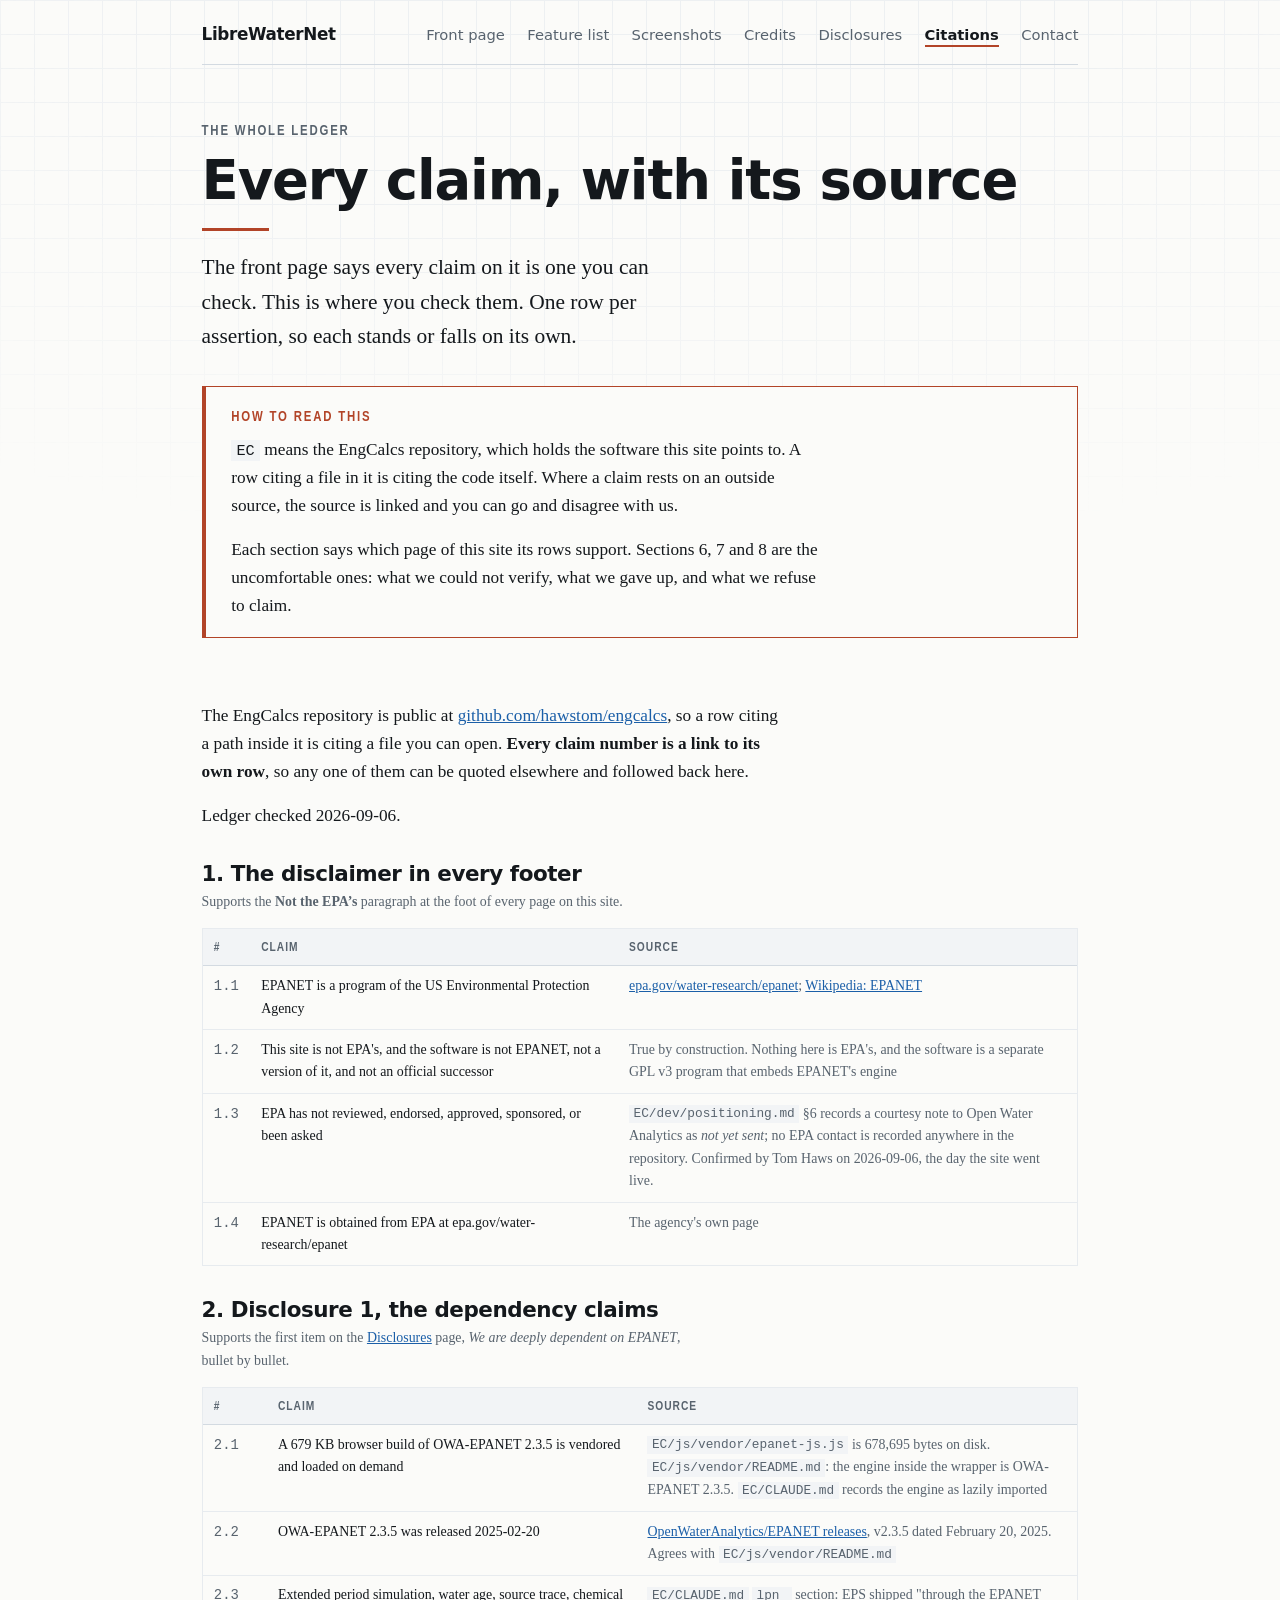
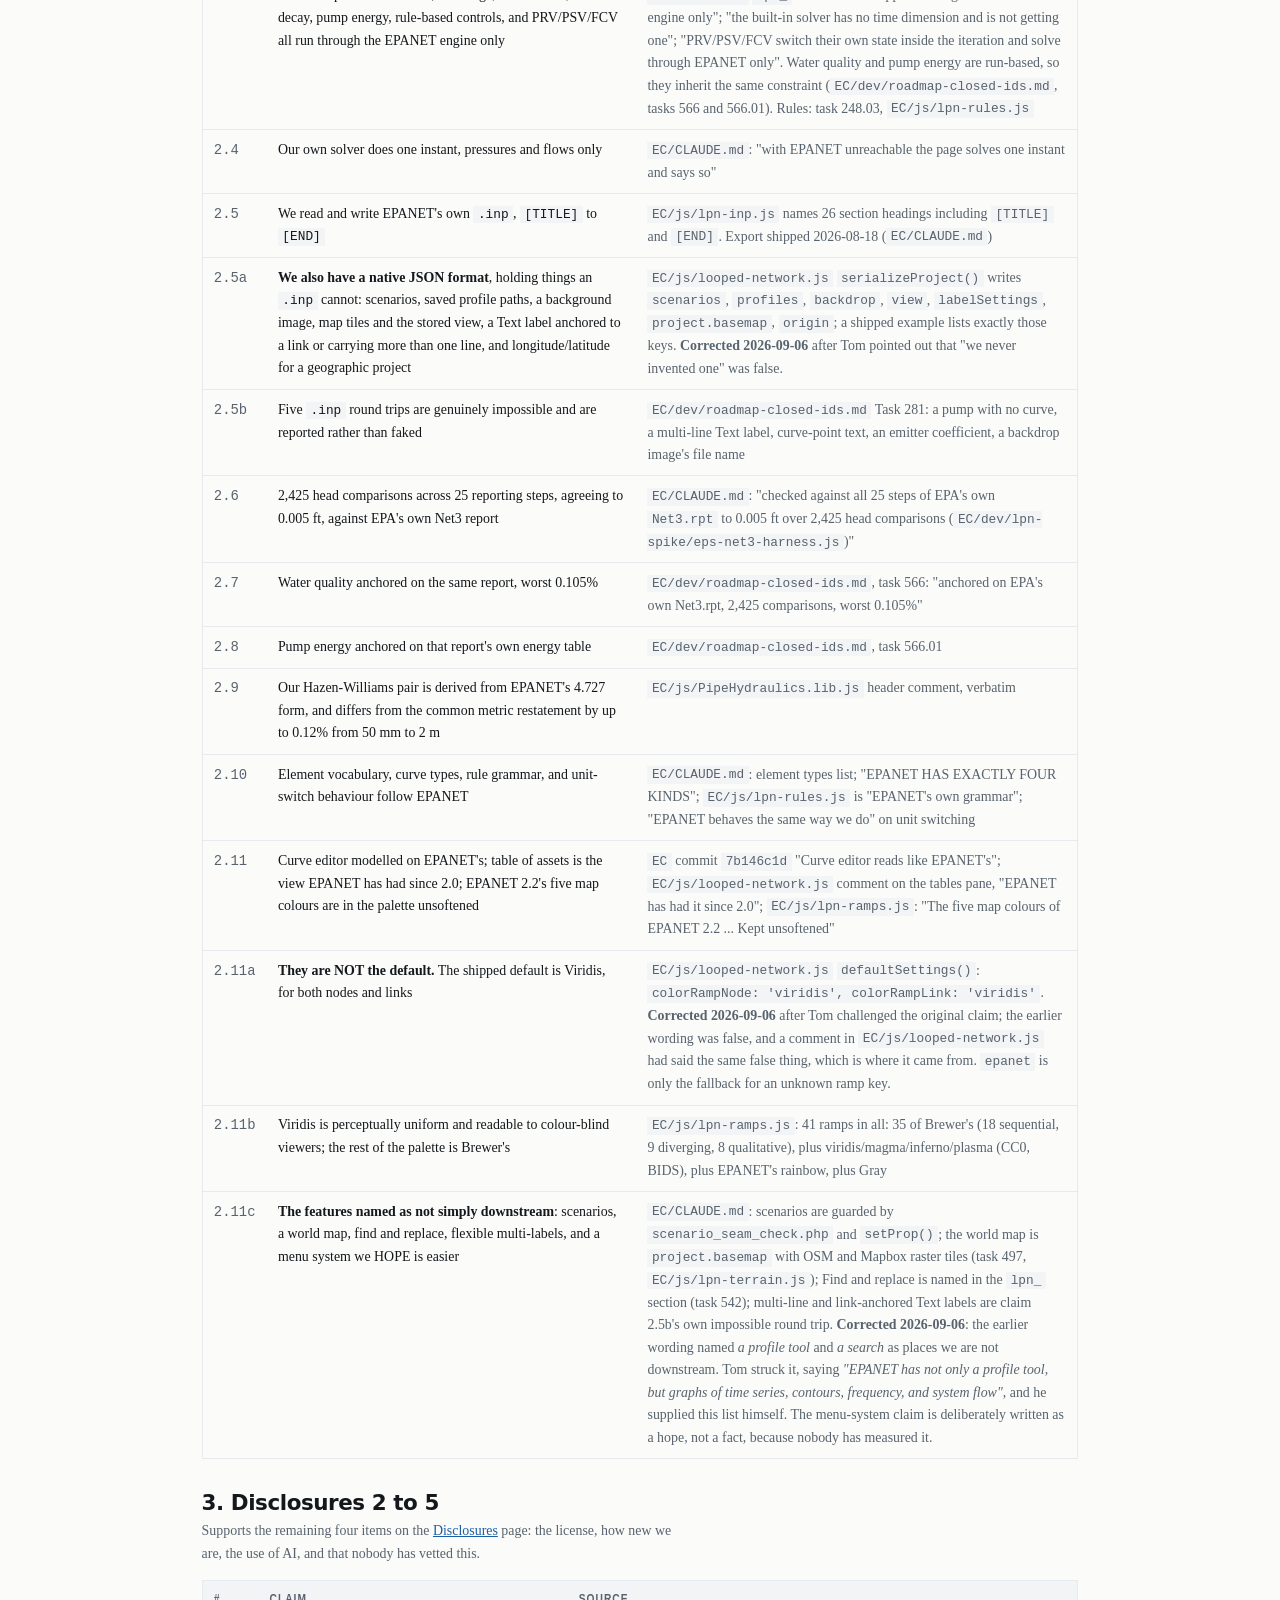
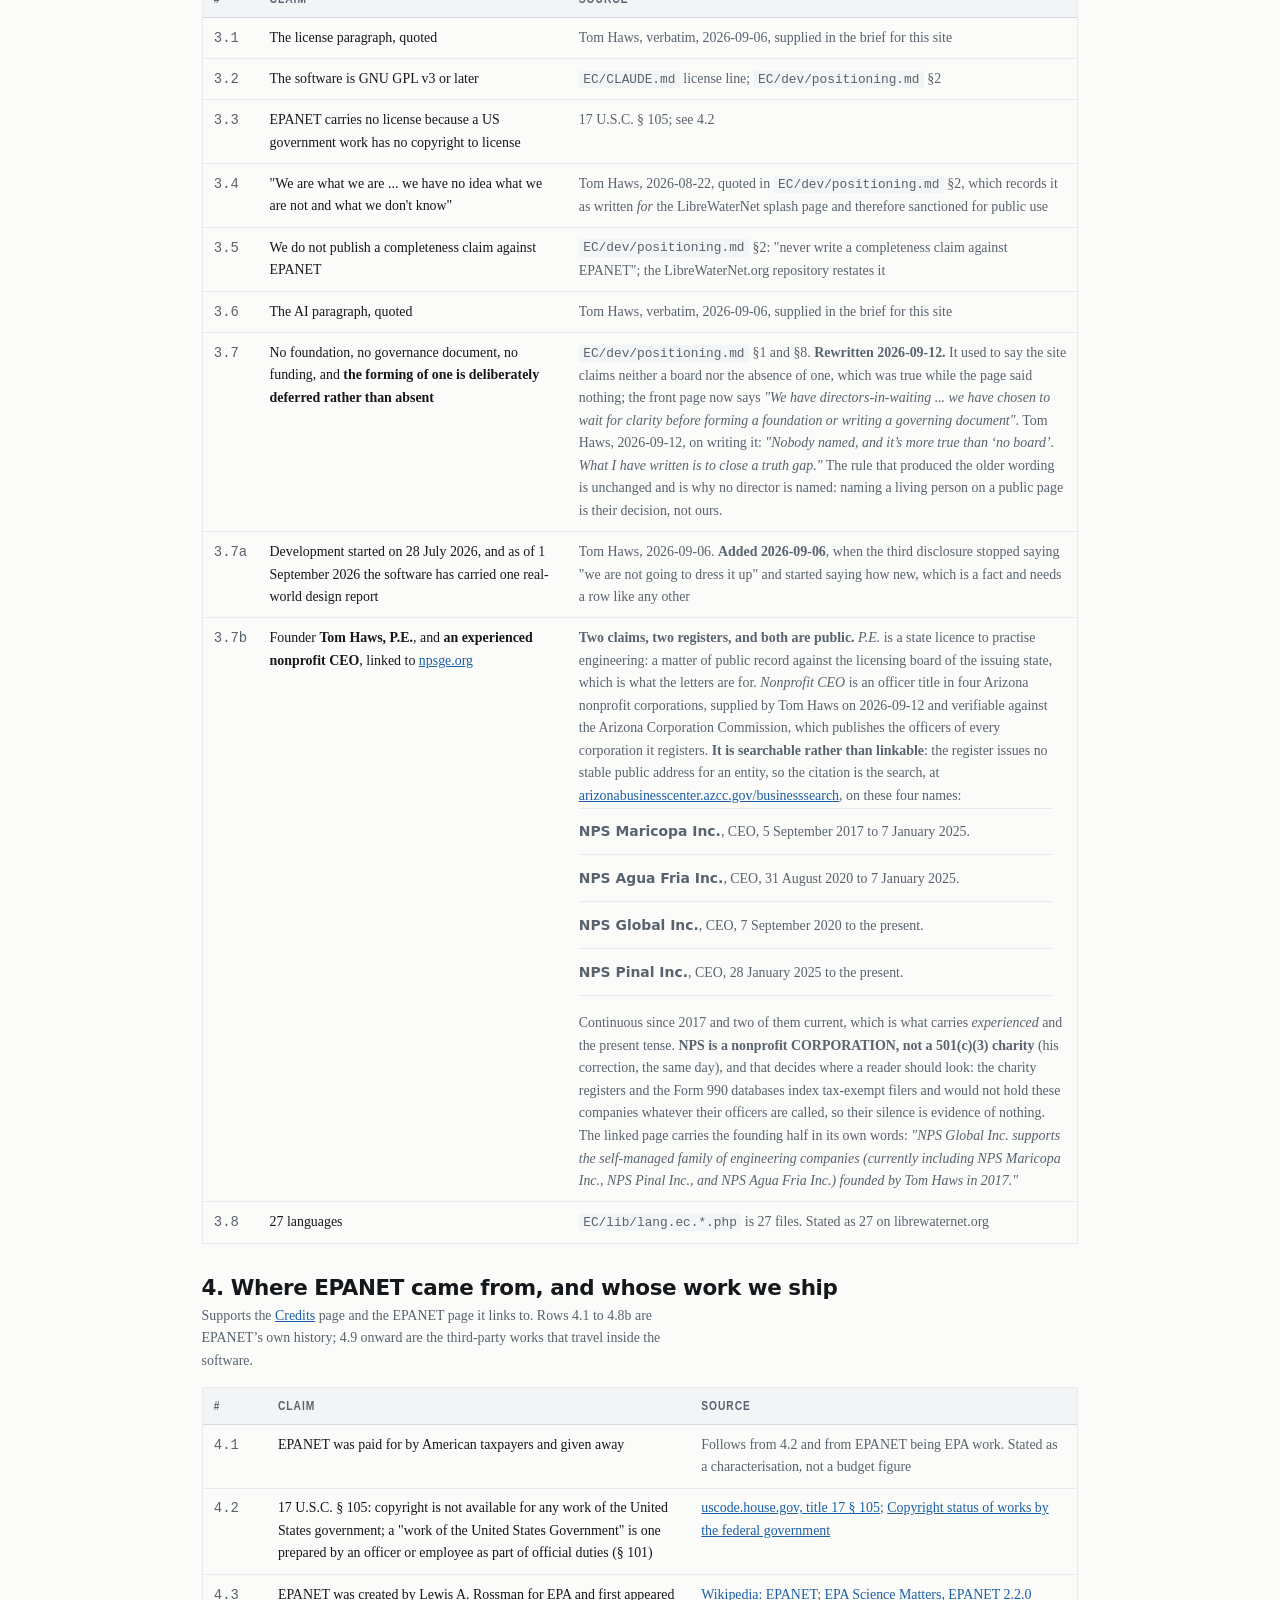
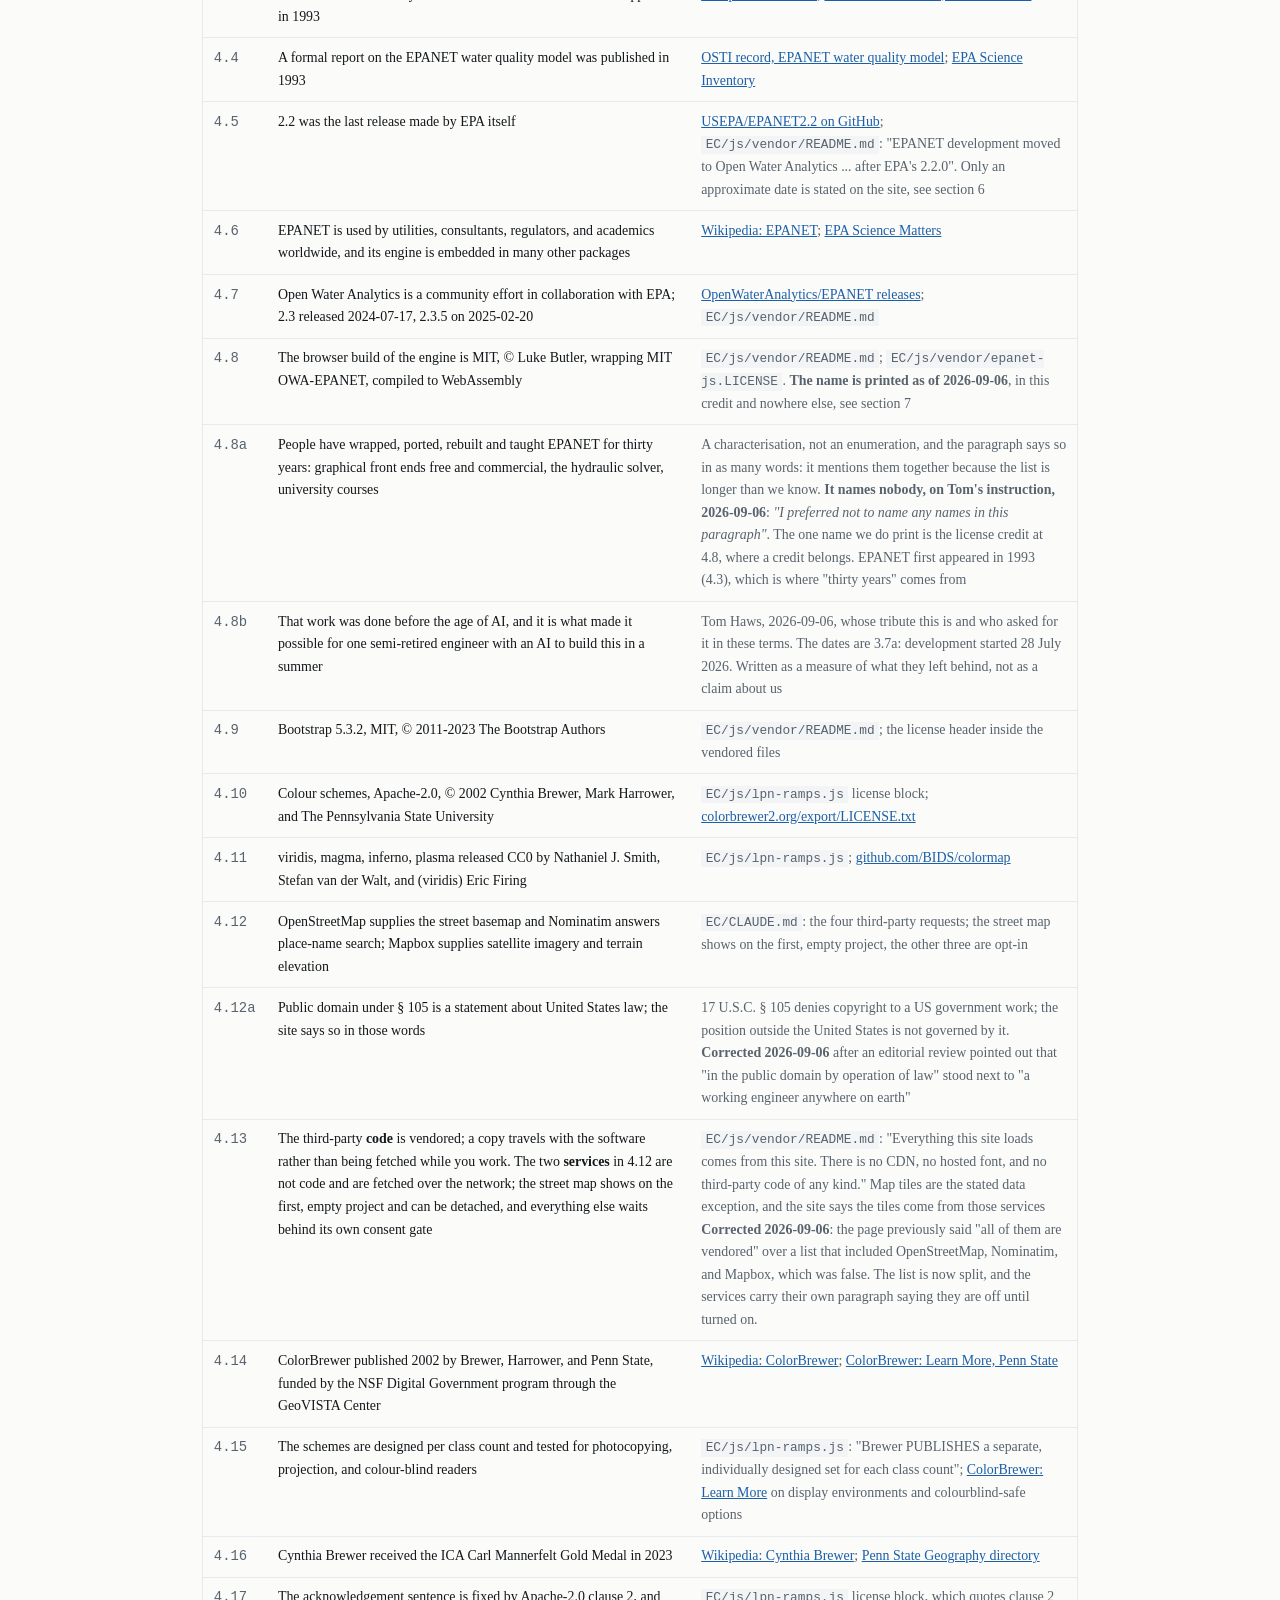
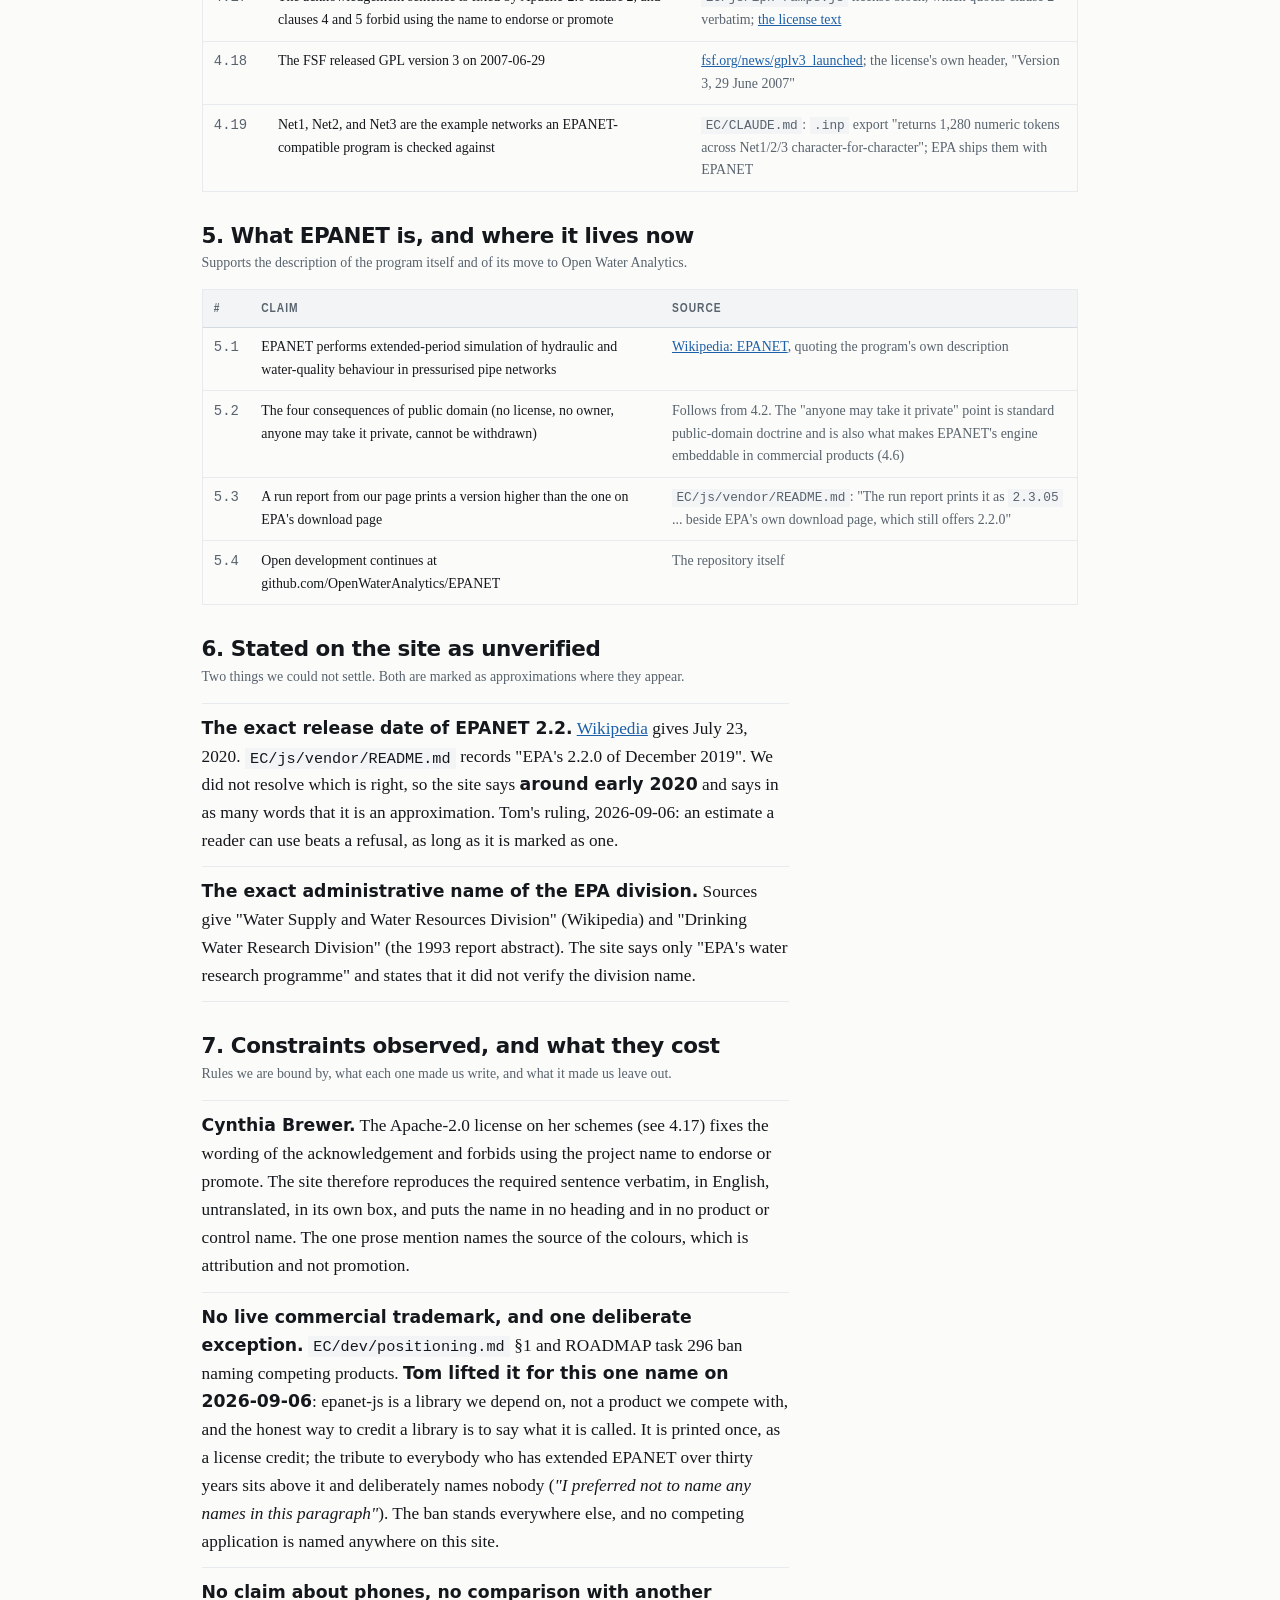
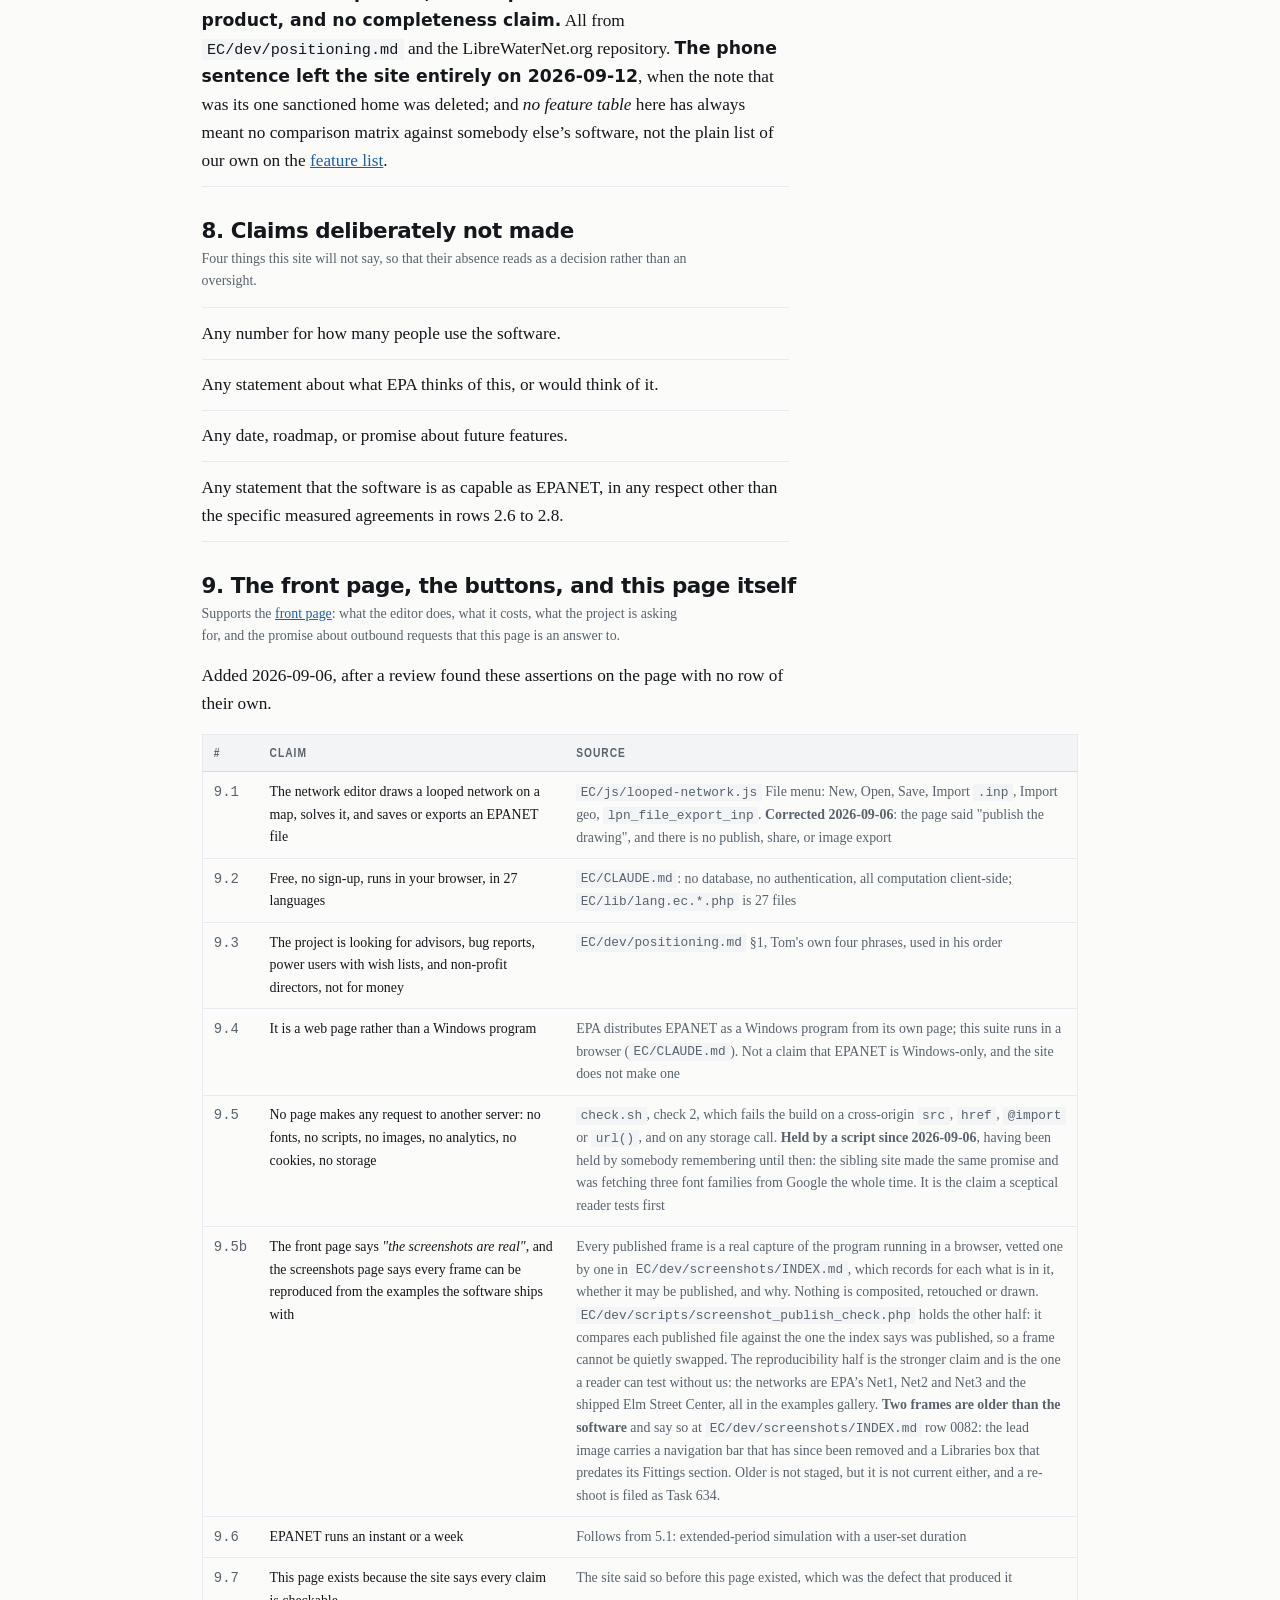
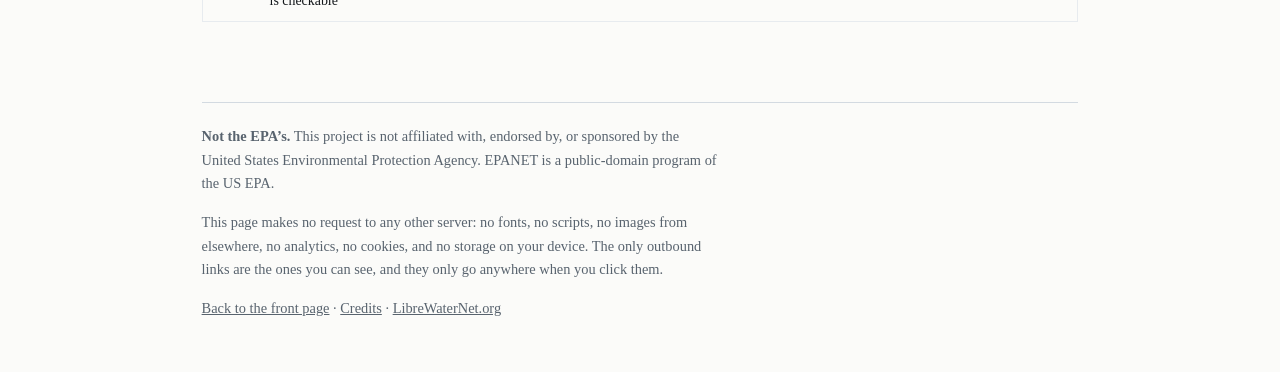
==== commit eef380e1: "Street map shows on first visit; the other three ask first Co-Authored-By: Claude Opus 5.5 (1M conte" ====
--- a/citations.html
+++ b/citations.html
@@ -5,9 +5,11 @@
 <title>Every claim, with its source</title>
 <meta name="viewport" content="width=device-width, initial-scale=1">
 <meta name="description" content="Every factual assertion this project makes in public, one per row, with the source it rests on.">
+<link rel="canonical" href="https://librewaternet.org/citations.html">
 <meta property="og:title" content="Citations: every claim, with its source">
 <meta property="og:description" content="Every factual assertion this project makes in public, one per row, with the source it rests on.">
 <meta property="og:type" content="website">
+<meta property="og:site_name" content="LibreWaterNet">
 <meta property="og:url" content="https://librewaternet.org/citations.html">
 <meta property="og:image" content="https://librewaternet.org/img/0007.png">
 <meta property="og:image:width" content="1917">
@@ -32,7 +34,7 @@
 		<a href="credits.html">Credits</a>
 		<a href="disclosures.html">Disclosures</a>
 		<a href="citations.html" aria-current="page">Citations</a>
-		<a href="https://librewaternet.org/engcalcs/contact.php">Contact</a>
+		<a href="/engcalcs/contact.php">Contact</a>
 	</nav>
 	<!-- END GENERATED CHROME -->
 </header>
@@ -154,9 +156,9 @@
 <tr id="c4-9"><td><a class="rownum" href="#c4-9">4.9</a></td><td>Bootstrap 5.3.2, MIT, © 2011-2023 The Bootstrap Authors</td><td><code>EC/js/vendor/README.md</code>; the license header inside the vendored files</td></tr>
 <tr id="c4-10"><td><a class="rownum" href="#c4-10">4.10</a></td><td>Colour schemes, Apache-2.0, © 2002 Cynthia Brewer, Mark Harrower, and The Pennsylvania State University</td><td><code>EC/js/lpn-ramps.js</code> license block; <a href="https://colorbrewer2.org/export/LICENSE.txt">colorbrewer2.org/export/LICENSE.txt</a></td></tr>
 <tr id="c4-11"><td><a class="rownum" href="#c4-11">4.11</a></td><td>viridis, magma, inferno, plasma released CC0 by Nathaniel J. Smith, Stefan van der Walt, and (viridis) Eric Firing</td><td><code>EC/js/lpn-ramps.js</code>; <a href="https://github.com/BIDS/colormap">github.com/BIDS/colormap</a></td></tr>
-<tr id="c4-12"><td><a class="rownum" href="#c4-12">4.12</a></td><td>OpenStreetMap supplies the street basemap and Nominatim answers place-name search; Mapbox supplies satellite imagery and terrain elevation</td><td><code>EC/CLAUDE.md</code>: the four third-party requests, each opt-in</td></tr>
+<tr id="c4-12"><td><a class="rownum" href="#c4-12">4.12</a></td><td>OpenStreetMap supplies the street basemap and Nominatim answers place-name search; Mapbox supplies satellite imagery and terrain elevation</td><td><code>EC/CLAUDE.md</code>: the four third-party requests; the street map shows on the first, empty project, the other three are opt-in</td></tr>
 <tr id="c4-12a"><td><a class="rownum" href="#c4-12a">4.12a</a></td><td>Public domain under § 105 is a statement about United States law; the site says so in those words</td><td>17 U.S.C. § 105 denies copyright to a US government work; the position outside the United States is not governed by it. <b>Corrected 2026-09-06</b> after an editorial review pointed out that "in the public domain by operation of law" stood next to "a working engineer anywhere on earth"</td></tr>
-<tr id="c4-13"><td><a class="rownum" href="#c4-13">4.13</a></td><td>The third-party <b>code</b> is vendored; a copy travels with the software rather than being fetched while you work. The two <b>services</b> in 4.12 are not code and are fetched over the network, each behind its own consent gate</td><td><code>EC/js/vendor/README.md</code>: "Everything this site loads comes from this site. There is no CDN, no hosted font, and no third-party code of any kind." Map tiles are the stated data exception, and the site says the tiles come from those services  <b>Corrected 2026-09-06</b>: the page previously said "all of them are vendored" over a list that included OpenStreetMap, Nominatim, and Mapbox, which was false. The list is now split, and the services carry their own paragraph saying they are off until turned on.</td></tr>
+<tr id="c4-13"><td><a class="rownum" href="#c4-13">4.13</a></td><td>The third-party <b>code</b> is vendored; a copy travels with the software rather than being fetched while you work. The two <b>services</b> in 4.12 are not code and are fetched over the network; the street map shows on the first, empty project and can be detached, and everything else waits behind its own consent gate</td><td><code>EC/js/vendor/README.md</code>: "Everything this site loads comes from this site. There is no CDN, no hosted font, and no third-party code of any kind." Map tiles are the stated data exception, and the site says the tiles come from those services  <b>Corrected 2026-09-06</b>: the page previously said "all of them are vendored" over a list that included OpenStreetMap, Nominatim, and Mapbox, which was false. The list is now split, and the services carry their own paragraph saying they are off until turned on.</td></tr>
 <tr id="c4-14"><td><a class="rownum" href="#c4-14">4.14</a></td><td>ColorBrewer published 2002 by Brewer, Harrower, and Penn State, funded by the NSF Digital Government program through the GeoVISTA Center</td><td><a href="https://en.wikipedia.org/wiki/ColorBrewer">Wikipedia: ColorBrewer</a>; <a href="https://www.personal.psu.edu/cab38/ColorBrewer/ColorBrewer_learnMore.html">ColorBrewer: Learn More, Penn State</a></td></tr>
 <tr id="c4-15"><td><a class="rownum" href="#c4-15">4.15</a></td><td>The schemes are designed per class count and tested for photocopying, projection, and colour-blind readers</td><td><code>EC/js/lpn-ramps.js</code>: "Brewer PUBLISHES a separate, individually designed set for each class count"; <a href="https://www.personal.psu.edu/cab38/ColorBrewer/ColorBrewer_learnMore.html">ColorBrewer: Learn More</a> on display environments and colourblind-safe options</td></tr>
 <tr id="c4-16"><td><a class="rownum" href="#c4-16">4.16</a></td><td>Cynthia Brewer received the ICA Carl Mannerfelt Gold Medal in 2023</td><td><a href="https://en.wikipedia.org/wiki/Cynthia_Brewer">Wikipedia: Cynthia Brewer</a>; <a href="https://www.geog.psu.edu/directory/cynthia-brewer">Penn State Geography directory</a></td></tr>
@@ -222,7 +224,7 @@
 	links are the ones you can see, and they only go anywhere when you click them.</p>
 	<p><a href="index.html">Back to the front page</a> &middot;
 	<a href="credits.html">Credits</a> &middot;
-	<a href="https://librewaternet.org">LibreWaterNet.org</a></p>
+	<a href="/">LibreWaterNet.org</a></p>
 </footer>
 
 </div>
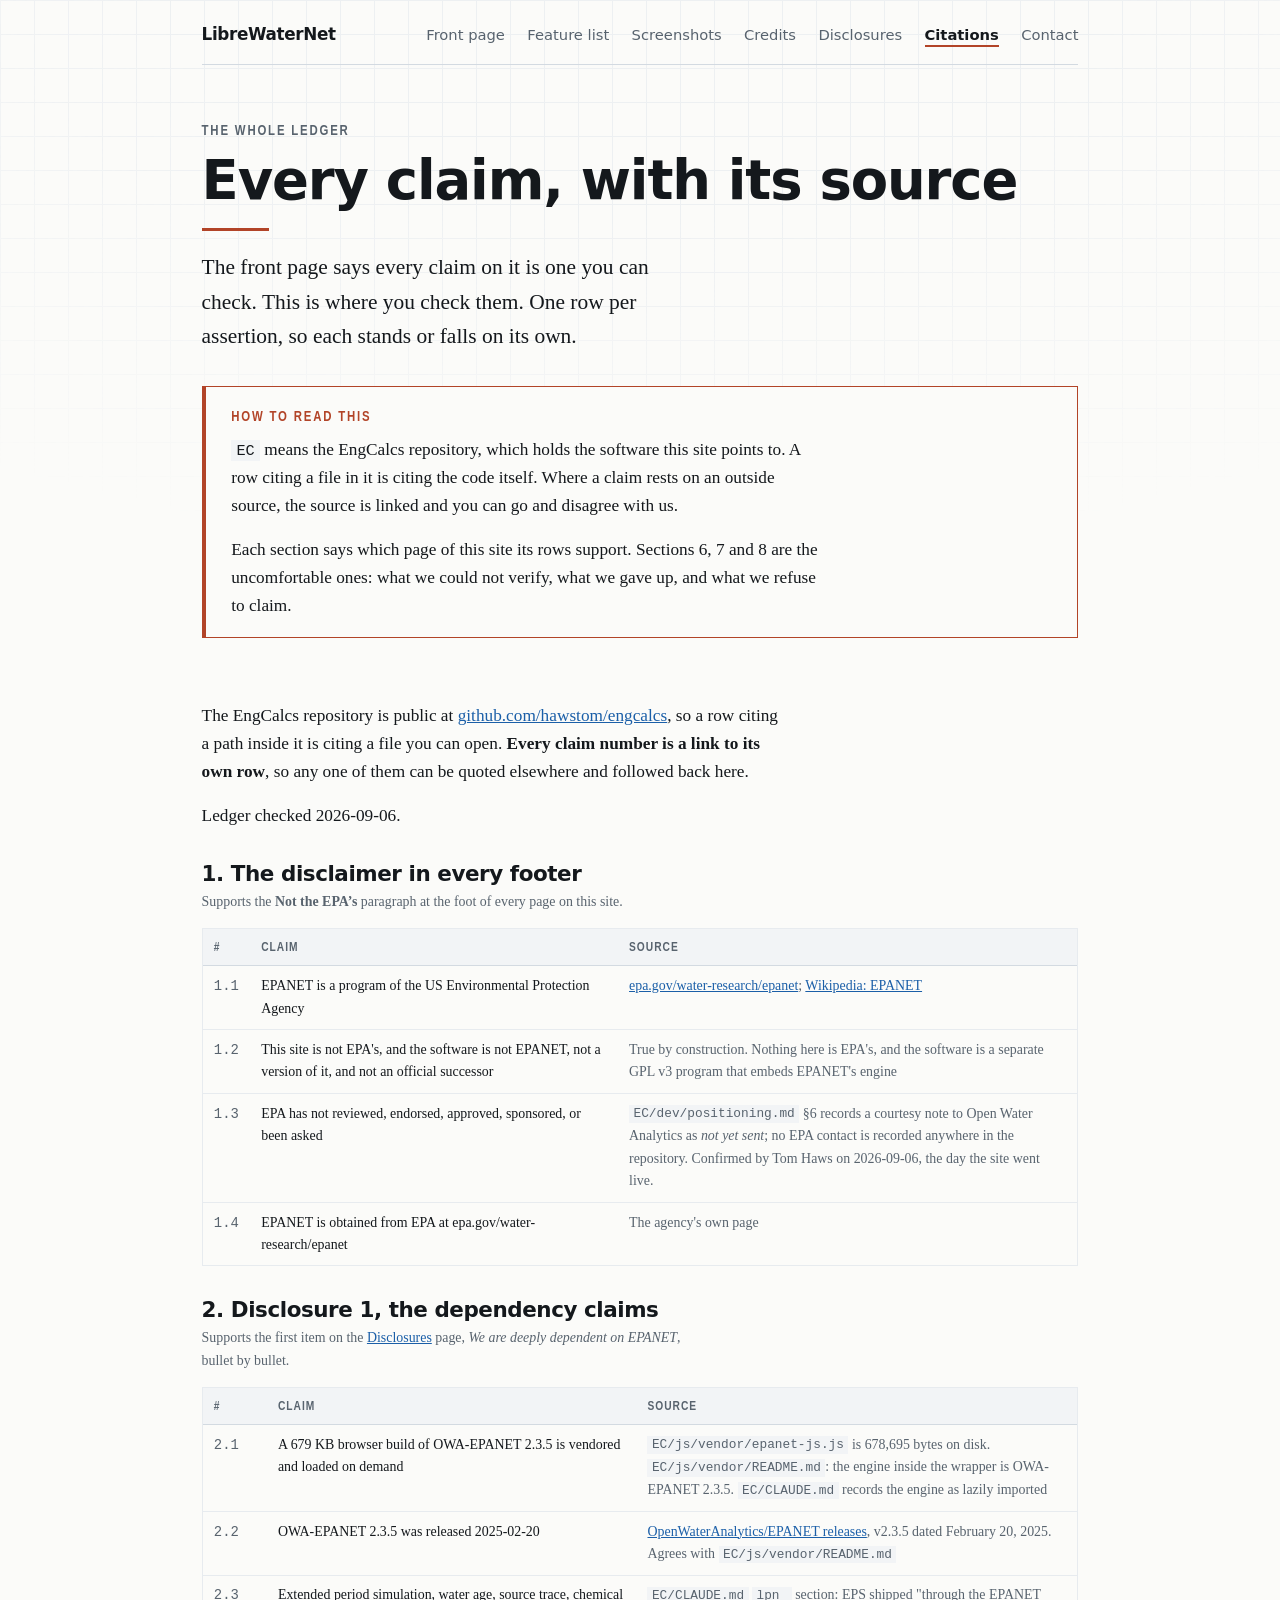
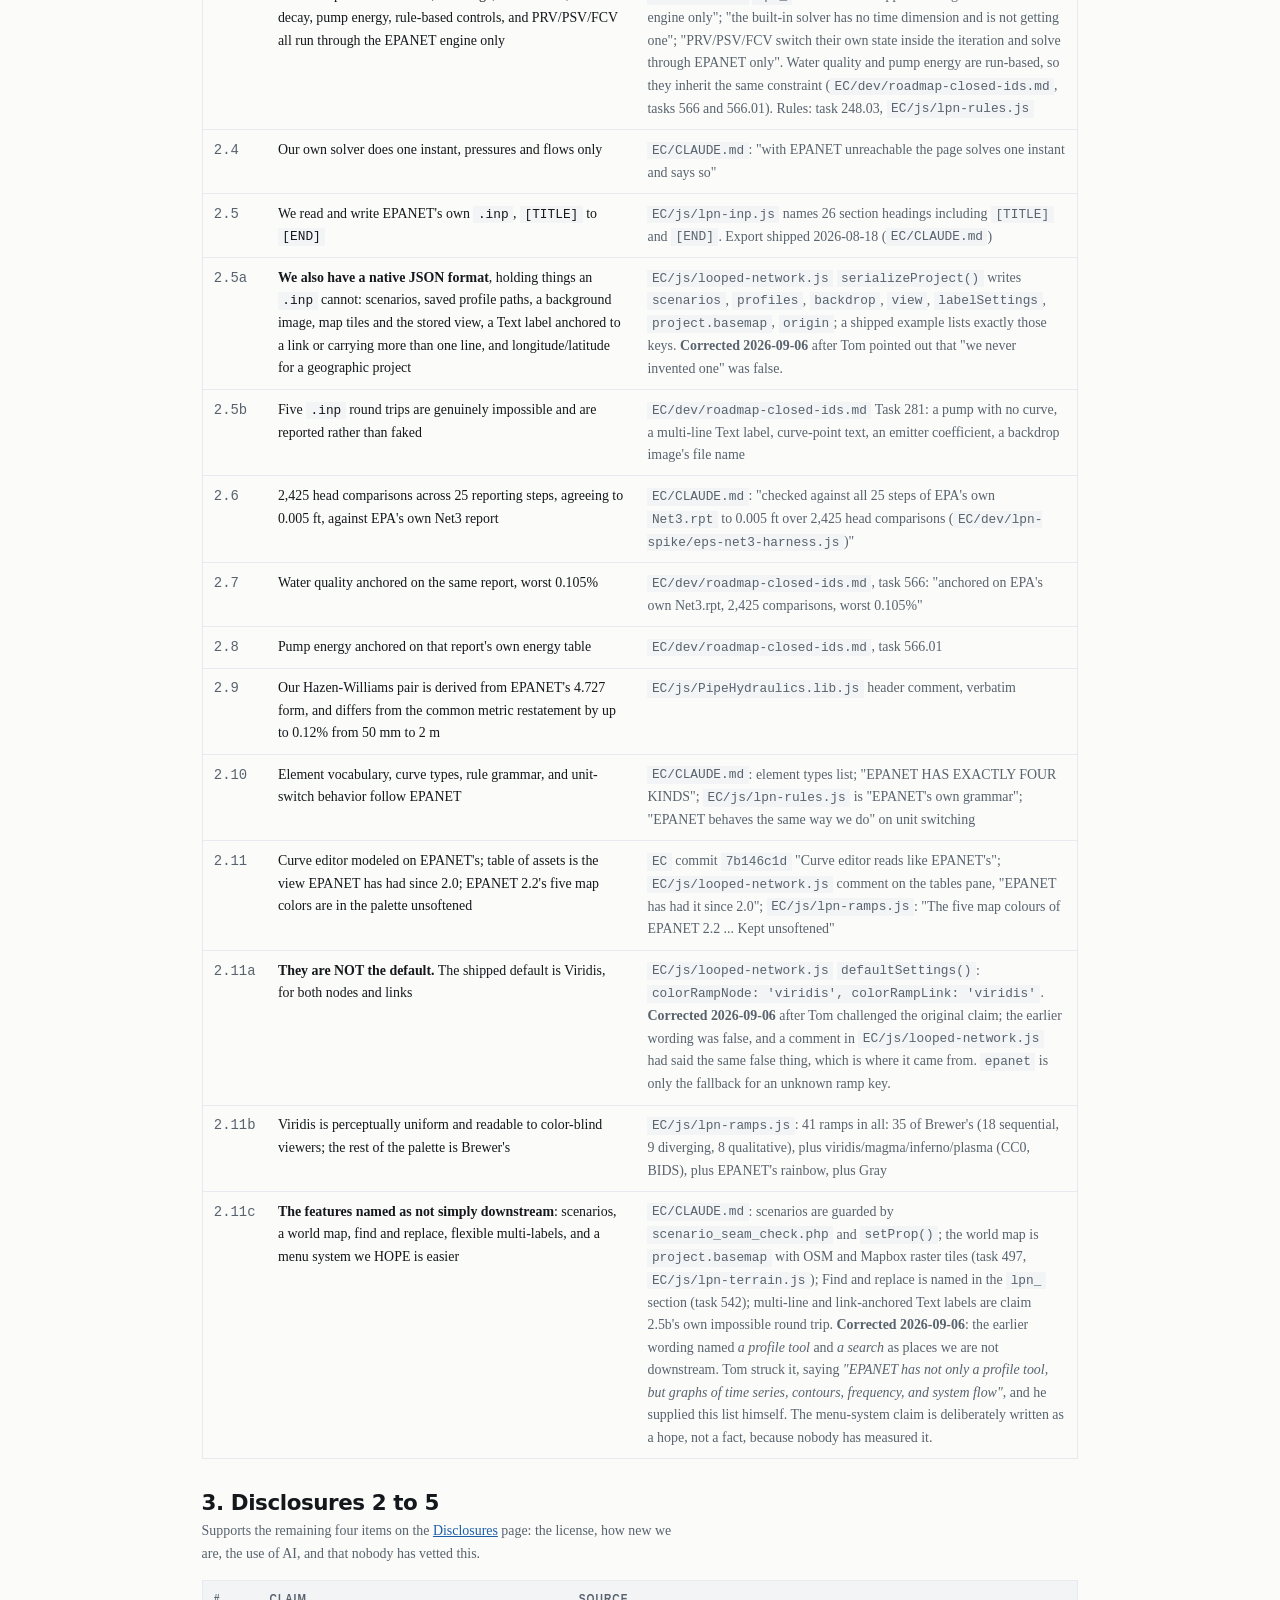
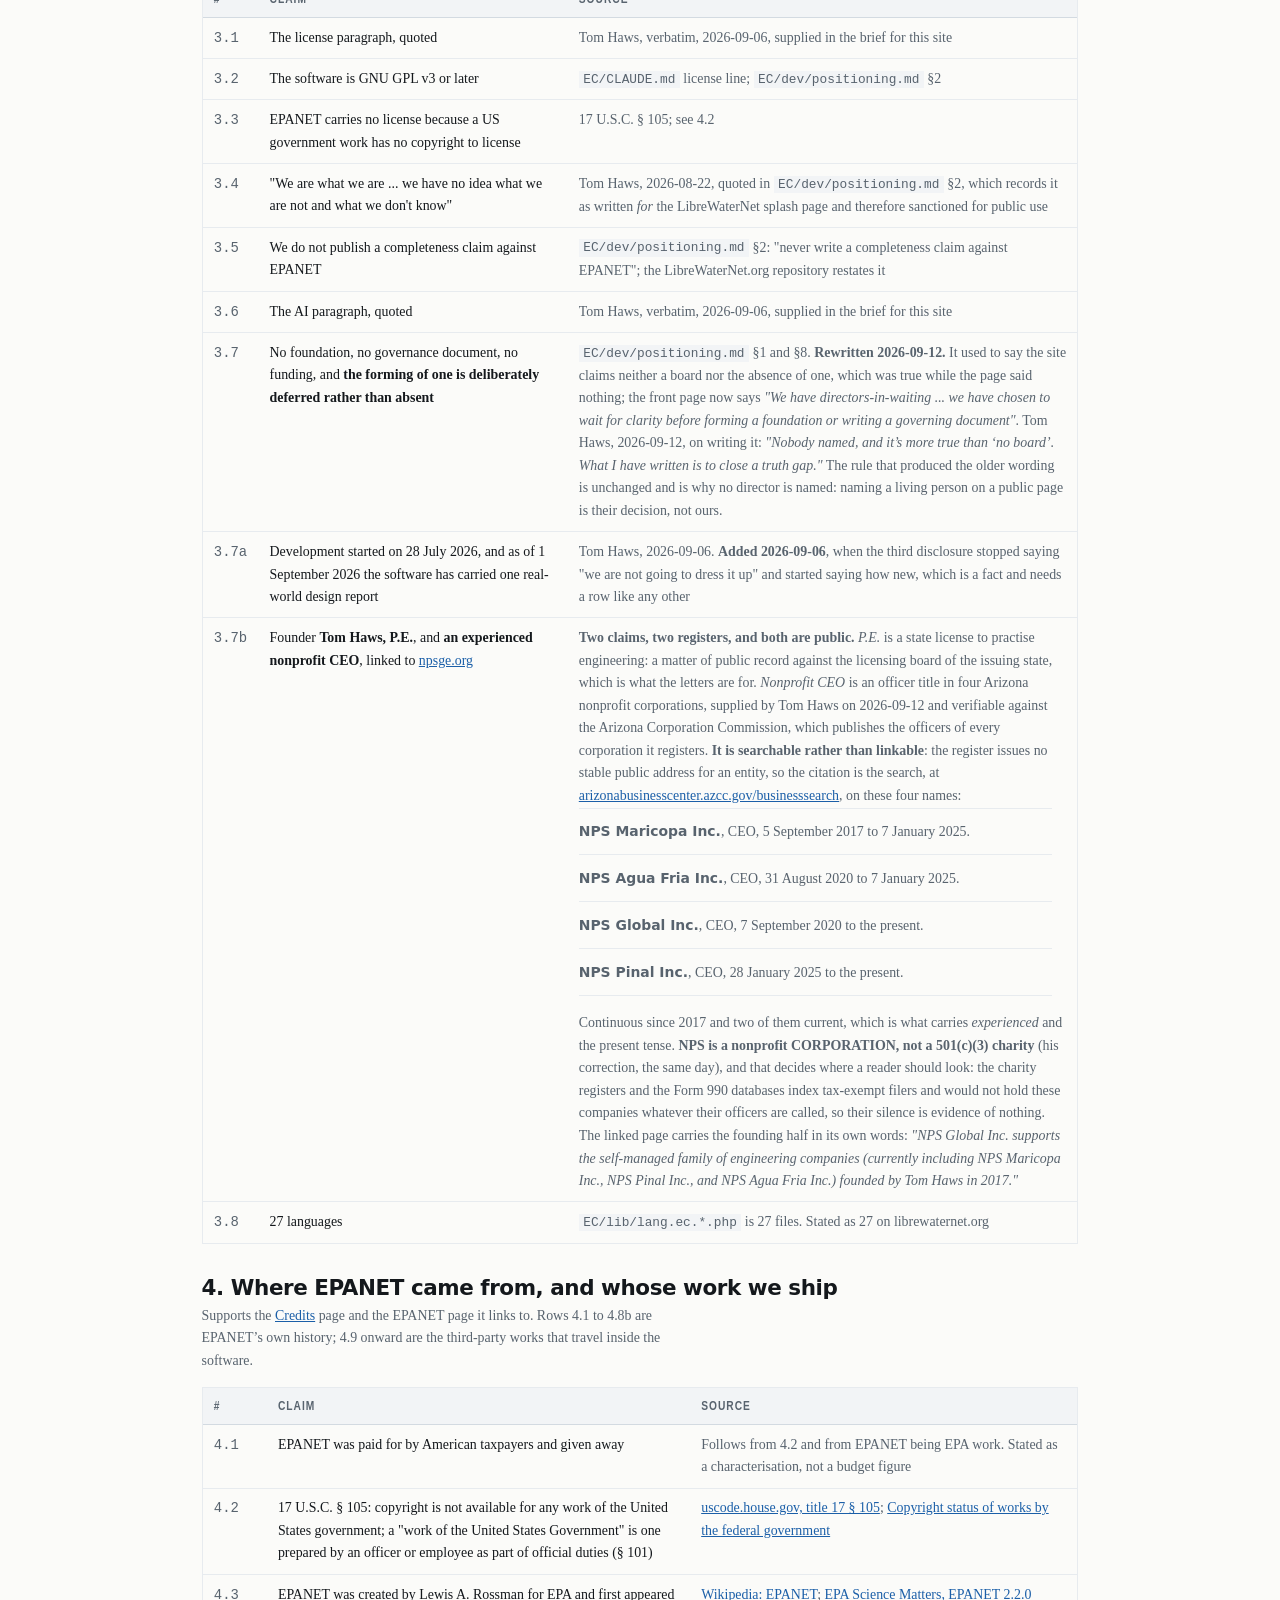
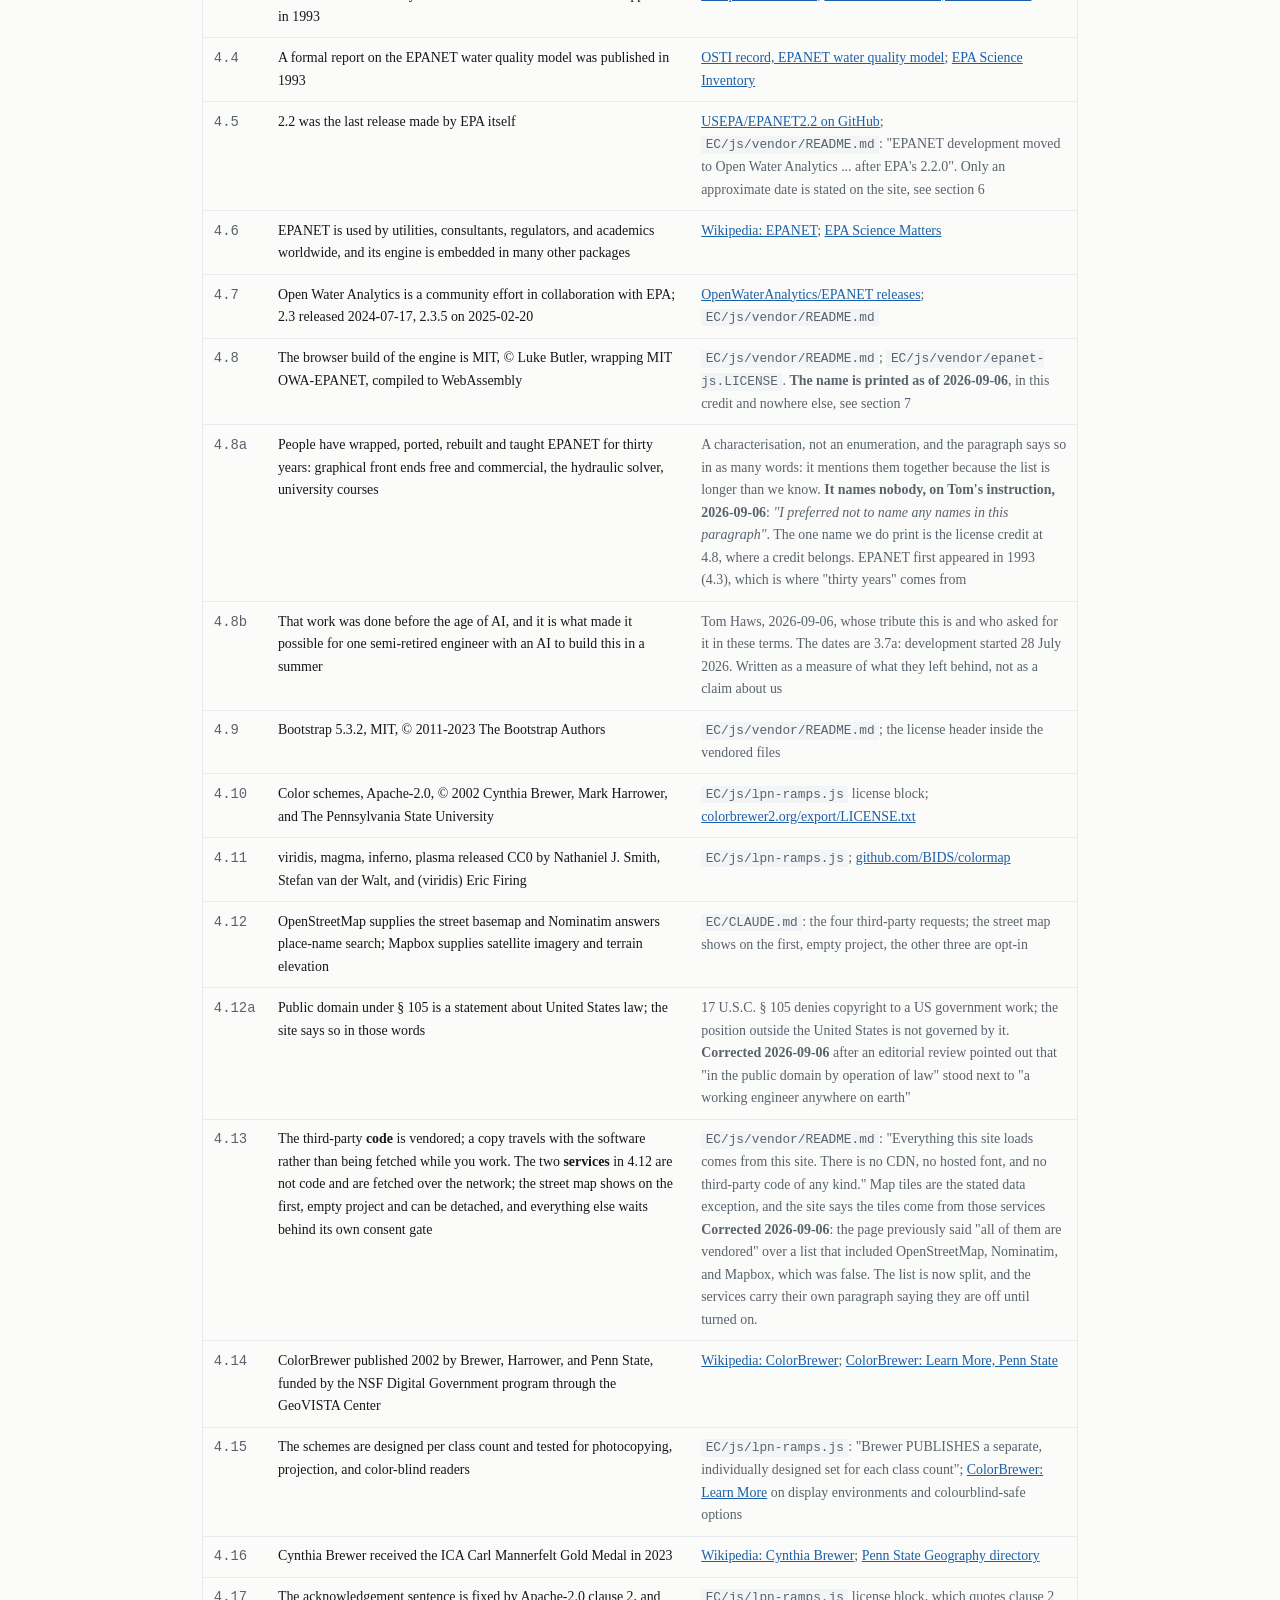
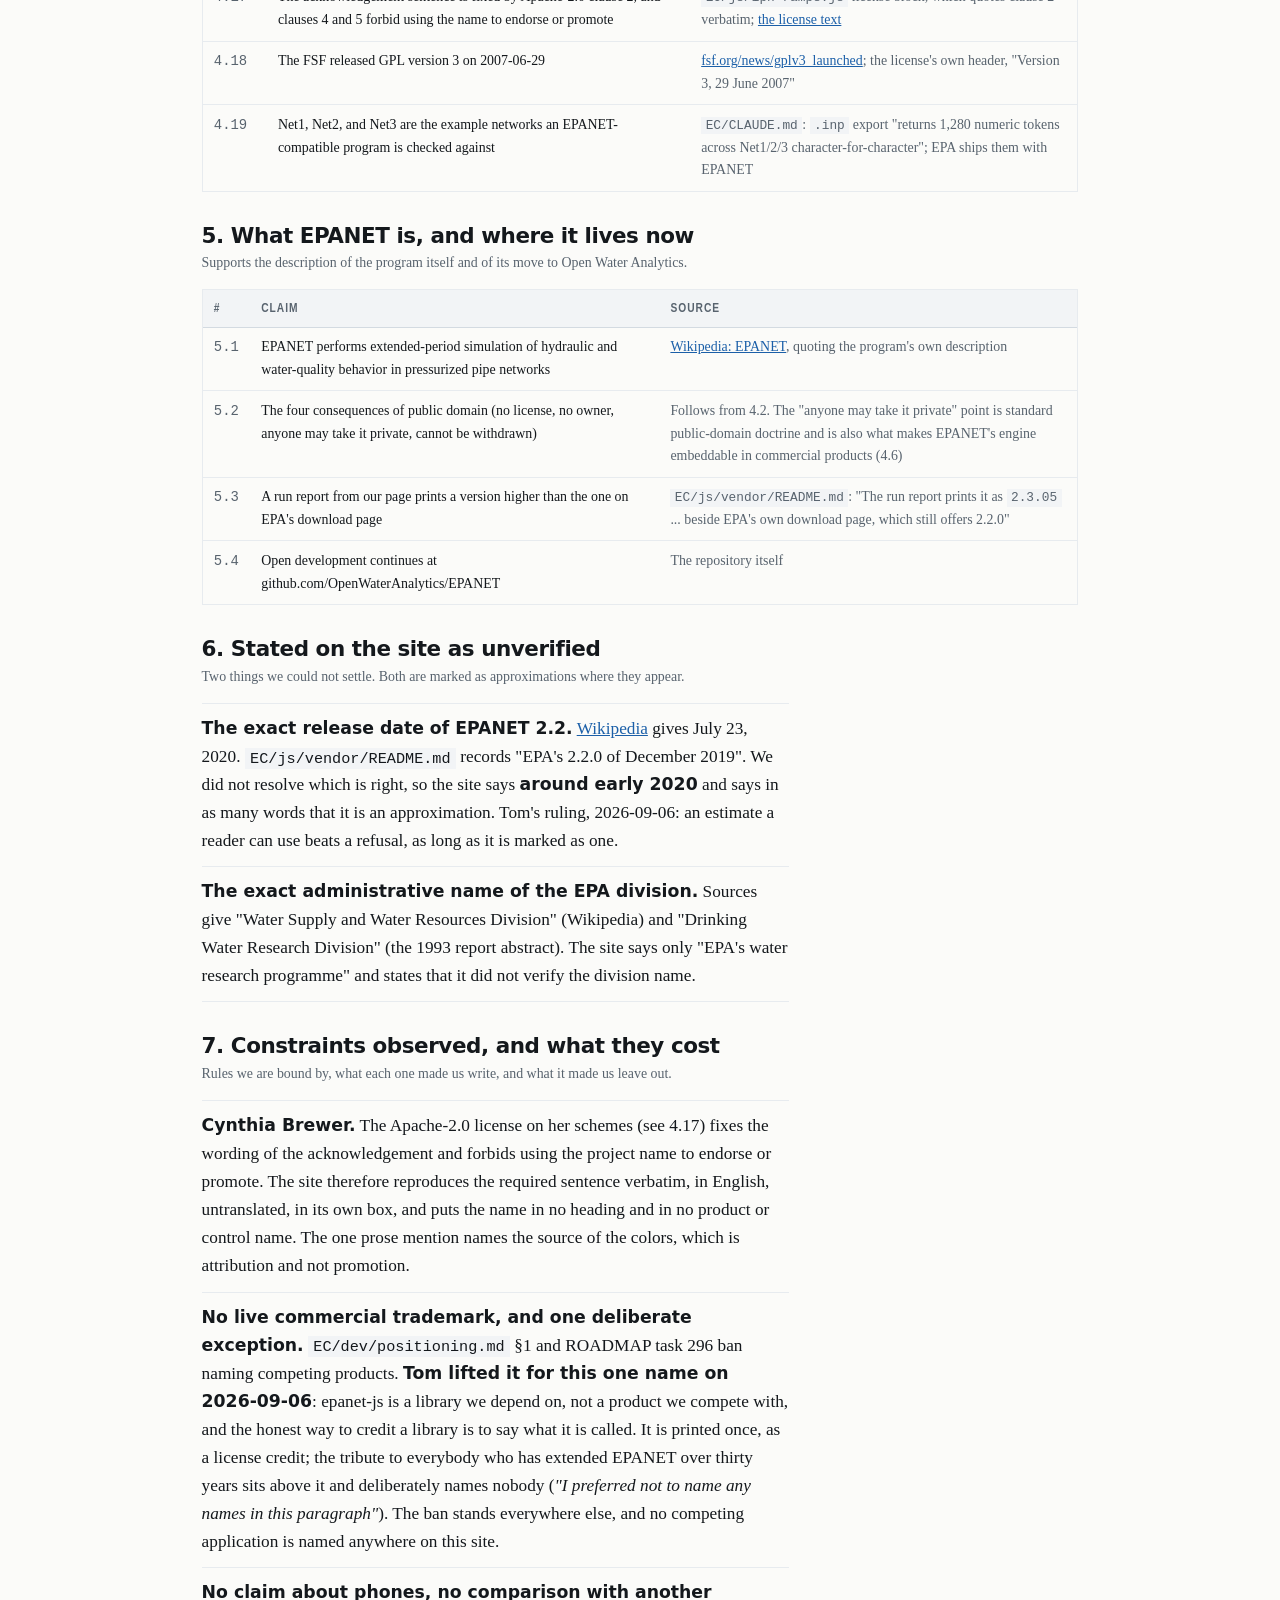
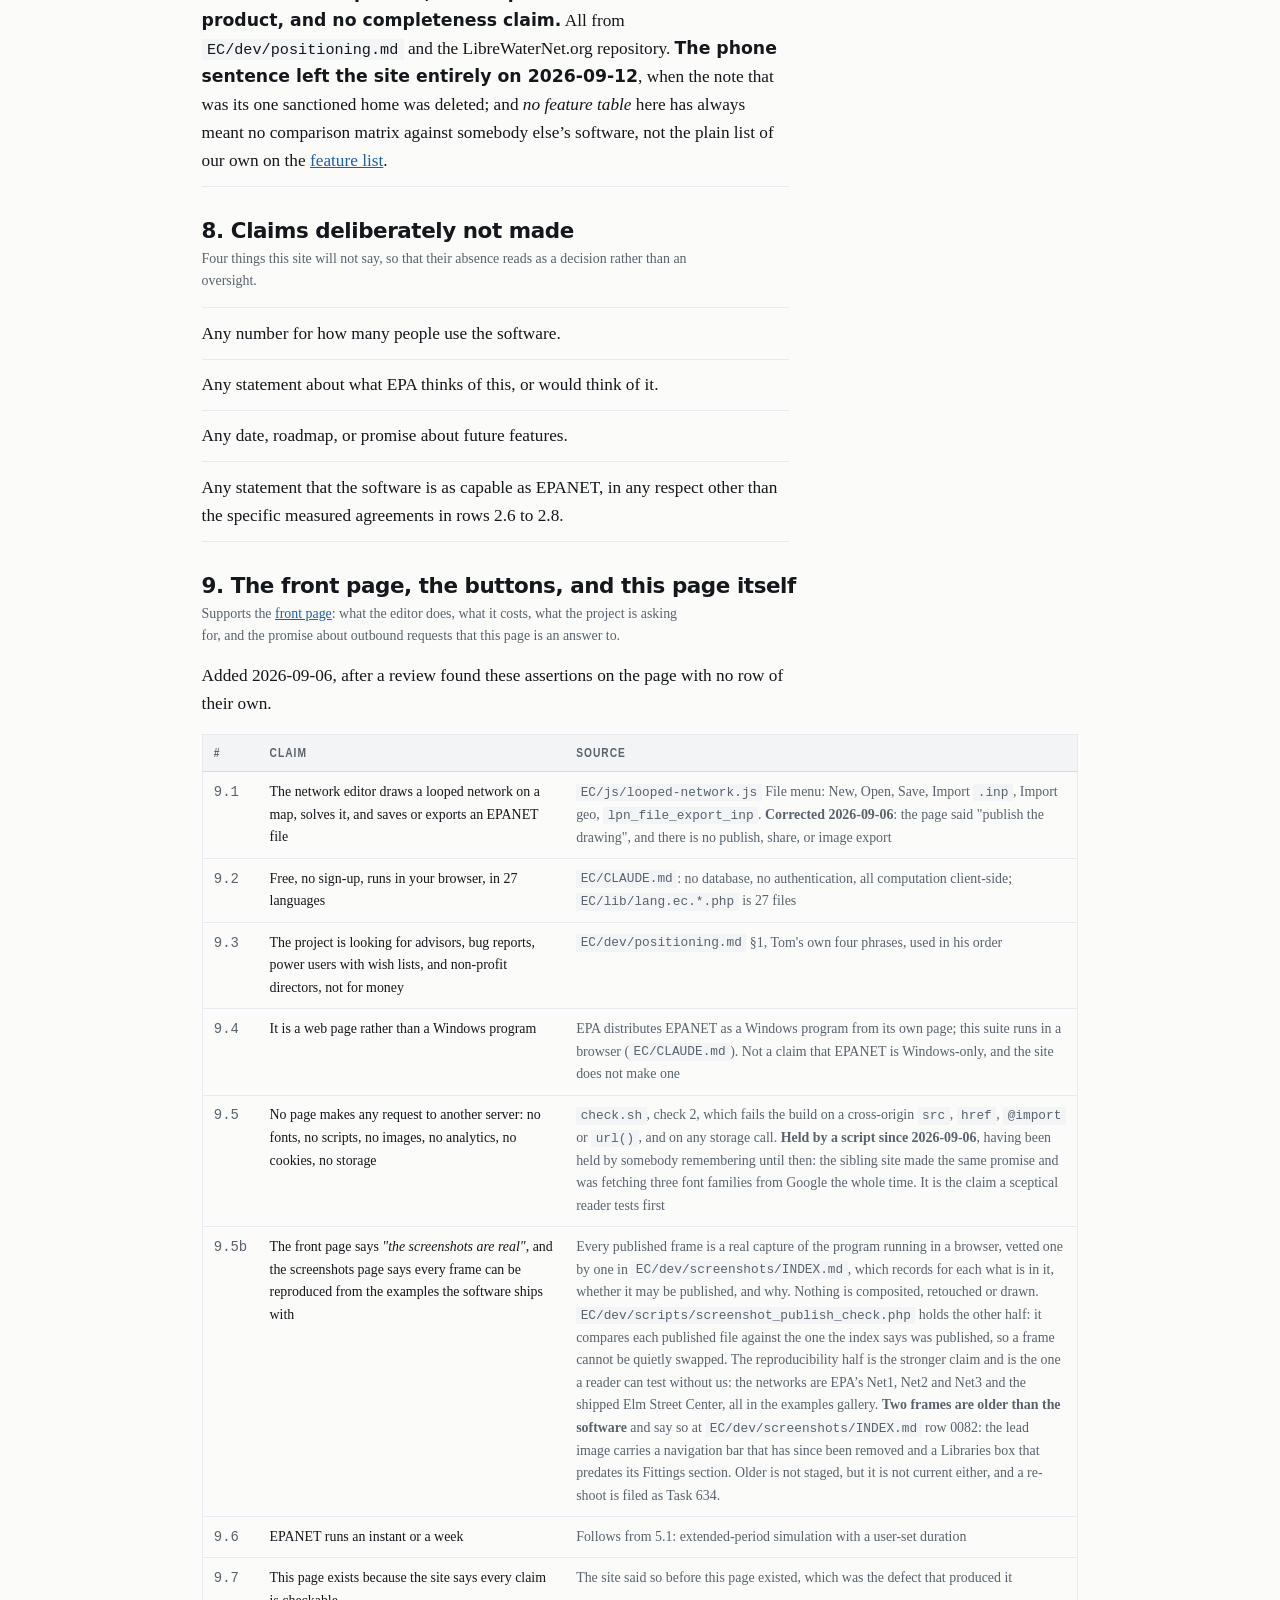
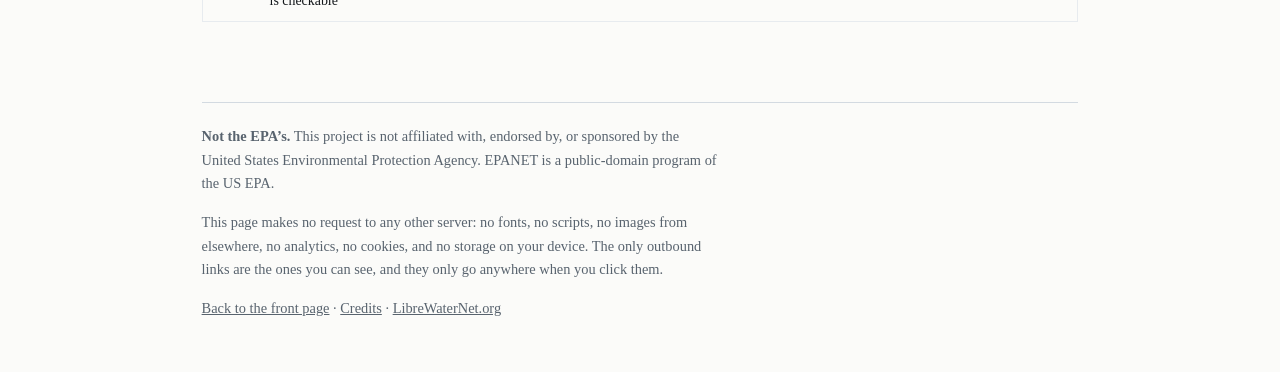
==== commit f3fbc168: "American spelling throughout; fifteen frames, not fourteen Co-Authored-By: Claude Opus 5.5 (1M conte" ====
--- a/citations.html
+++ b/citations.html
@@ -15,6 +15,8 @@
 <meta property="og:image:width" content="1917">
 <meta property="og:image:height" content="919">
 <link rel="icon" href="favicon.svg" type="image/svg+xml">
+<link rel="icon" href="icon-192.png" type="image/png" sizes="192x192">
+<link rel="apple-touch-icon" href="icon-192.png">
 <link rel="stylesheet" href="style.css">
 </head>
 <body>
@@ -112,10 +114,10 @@
 <tr id="c2-7"><td><a class="rownum" href="#c2-7">2.7</a></td><td>Water quality anchored on the same report, worst 0.105%</td><td><code>EC/dev/roadmap-closed-ids.md</code>, task 566: "anchored on EPA's own Net3.rpt, 2,425 comparisons, worst 0.105%"</td></tr>
 <tr id="c2-8"><td><a class="rownum" href="#c2-8">2.8</a></td><td>Pump energy anchored on that report's own energy table</td><td><code>EC/dev/roadmap-closed-ids.md</code>, task 566.01</td></tr>
 <tr id="c2-9"><td><a class="rownum" href="#c2-9">2.9</a></td><td>Our Hazen-Williams pair is derived from EPANET's 4.727 form, and differs from the common metric restatement by up to 0.12% from 50 mm to 2 m</td><td><code>EC/js/PipeHydraulics.lib.js</code> header comment, verbatim</td></tr>
-<tr id="c2-10"><td><a class="rownum" href="#c2-10">2.10</a></td><td>Element vocabulary, curve types, rule grammar, and unit-switch behaviour follow EPANET</td><td><code>EC/CLAUDE.md</code>: element types list; "EPANET HAS EXACTLY FOUR KINDS"; <code>EC/js/lpn-rules.js</code> is "EPANET's own grammar"; "EPANET behaves the same way we do" on unit switching</td></tr>
-<tr id="c2-11"><td><a class="rownum" href="#c2-11">2.11</a></td><td>Curve editor modelled on EPANET's; table of assets is the view EPANET has had since 2.0; EPANET 2.2's five map colours are in the palette unsoftened</td><td><code>EC</code> commit <code>7b146c1d</code> "Curve editor reads like EPANET's"; <code>EC/js/looped-network.js</code> comment on the tables pane, "EPANET has had it since 2.0"; <code>EC/js/lpn-ramps.js</code>: "The five map colours of EPANET 2.2 ... Kept unsoftened"</td></tr>
+<tr id="c2-10"><td><a class="rownum" href="#c2-10">2.10</a></td><td>Element vocabulary, curve types, rule grammar, and unit-switch behavior follow EPANET</td><td><code>EC/CLAUDE.md</code>: element types list; "EPANET HAS EXACTLY FOUR KINDS"; <code>EC/js/lpn-rules.js</code> is "EPANET's own grammar"; "EPANET behaves the same way we do" on unit switching</td></tr>
+<tr id="c2-11"><td><a class="rownum" href="#c2-11">2.11</a></td><td>Curve editor modeled on EPANET's; table of assets is the view EPANET has had since 2.0; EPANET 2.2's five map colors are in the palette unsoftened</td><td><code>EC</code> commit <code>7b146c1d</code> "Curve editor reads like EPANET's"; <code>EC/js/looped-network.js</code> comment on the tables pane, "EPANET has had it since 2.0"; <code>EC/js/lpn-ramps.js</code>: "The five map colours of EPANET 2.2 ... Kept unsoftened"</td></tr>
 <tr id="c2-11a"><td><a class="rownum" href="#c2-11a">2.11a</a></td><td><b>They are NOT the default.</b> The shipped default is Viridis, for both nodes and links</td><td><code>EC/js/looped-network.js</code> <code>defaultSettings()</code>: <code>colorRampNode: 'viridis', colorRampLink: 'viridis'</code>. <b>Corrected 2026-09-06</b> after Tom challenged the original claim; the earlier wording was false, and a comment in <code>EC/js/looped-network.js</code> had said the same false thing, which is where it came from. <code>epanet</code> is only the fallback for an unknown ramp key.</td></tr>
-<tr id="c2-11b"><td><a class="rownum" href="#c2-11b">2.11b</a></td><td>Viridis is perceptually uniform and readable to colour-blind viewers; the rest of the palette is Brewer's</td><td><code>EC/js/lpn-ramps.js</code>: 41 ramps in all: 35 of Brewer's (18 sequential, 9 diverging, 8 qualitative), plus viridis/magma/inferno/plasma (CC0, BIDS), plus EPANET's rainbow, plus Gray</td></tr>
+<tr id="c2-11b"><td><a class="rownum" href="#c2-11b">2.11b</a></td><td>Viridis is perceptually uniform and readable to color-blind viewers; the rest of the palette is Brewer's</td><td><code>EC/js/lpn-ramps.js</code>: 41 ramps in all: 35 of Brewer's (18 sequential, 9 diverging, 8 qualitative), plus viridis/magma/inferno/plasma (CC0, BIDS), plus EPANET's rainbow, plus Gray</td></tr>
 <tr id="c2-11c"><td><a class="rownum" href="#c2-11c">2.11c</a></td><td><b>The features named as not simply downstream</b>: scenarios, a world map, find and replace, flexible multi-labels, and a menu system we HOPE is easier</td><td><code>EC/CLAUDE.md</code>: scenarios are guarded by <code>scenario_seam_check.php</code> and <code>setProp()</code>; the world map is <code>project.basemap</code> with OSM and Mapbox raster tiles (task 497, <code>EC/js/lpn-terrain.js</code>); Find and replace is named in the <code>lpn_</code> section (task 542); multi-line and link-anchored Text labels are claim 2.5b's own impossible round trip. <b>Corrected 2026-09-06</b>: the earlier wording named <i>a profile tool</i> and <i>a search</i> as places we are not downstream. Tom struck it, saying <i>"EPANET has not only a profile tool, but graphs of time series, contours, frequency, and system flow"</i>, and he supplied this list himself. The menu-system claim is deliberately written as a hope, not a fact, because nobody has measured it.</td></tr>
 </tbody></table></div>
 </div>
@@ -133,7 +135,7 @@
 <tr id="c3-6"><td><a class="rownum" href="#c3-6">3.6</a></td><td>The AI paragraph, quoted</td><td>Tom Haws, verbatim, 2026-09-06, supplied in the brief for this site</td></tr>
 <tr id="c3-7"><td><a class="rownum" href="#c3-7">3.7</a></td><td>No foundation, no governance document, no funding, and <b>the forming of one is deliberately deferred rather than absent</b></td><td><code>EC/dev/positioning.md</code> §1 and §8. <b>Rewritten 2026-09-12.</b> It used to say the site claims neither a board nor the absence of one, which was true while the page said nothing; the front page now says <i>"We have directors-in-waiting ... we have chosen to wait for clarity before forming a foundation or writing a governing document"</i>. Tom Haws, 2026-09-12, on writing it: <i>"Nobody named, and it’s more true than ‘no board’. What I have written is to close a truth gap."</i> The rule that produced the older wording is unchanged and is why no director is named: naming a living person on a public page is their decision, not ours.</td></tr>
 <tr id="c3-7a"><td><a class="rownum" href="#c3-7a">3.7a</a></td><td>Development started on 28 July 2026, and as of 1 September 2026 the software has carried one real-world design report</td><td>Tom Haws, 2026-09-06. <b>Added 2026-09-06</b>, when the third disclosure stopped saying "we are not going to dress it up" and started saying how new, which is a fact and needs a row like any other</td></tr>
-<tr id="c3-7b"><td><a class="rownum" href="#c3-7b">3.7b</a></td><td>Founder <b>Tom Haws, P.E.</b>, and <b>an experienced nonprofit CEO</b>, linked to <a href="https://npsge.org">npsge.org</a></td><td><b>Two claims, two registers, and both are public.</b> <i>P.E.</i> is a state licence to practise engineering: a matter of public record against the licensing board of the issuing state, which is what the letters are for. <i>Nonprofit CEO</i> is an officer title in four Arizona nonprofit corporations, supplied by Tom Haws on 2026-09-12 and verifiable against the Arizona Corporation Commission, which publishes the officers of every corporation it registers. <b>It is searchable rather than linkable</b>: the register issues no stable public address for an entity, so the citation is the search, at <a href="https://arizonabusinesscenter.azcc.gov/businesssearch">arizonabusinesscenter.azcc.gov/businesssearch</a>, on these four names:<ul class="facts"><li><b>NPS Maricopa Inc.</b>, CEO, 5 September 2017 to 7 January 2025.</li><li><b>NPS Agua Fria Inc.</b>, CEO, 31 August 2020 to 7 January 2025.</li><li><b>NPS Global Inc.</b>, CEO, 7 September 2020 to the present.</li><li><b>NPS Pinal Inc.</b>, CEO, 28 January 2025 to the present.</li></ul>Continuous since 2017 and two of them current, which is what carries <i>experienced</i> and the present tense. <b>NPS is a nonprofit CORPORATION, not a 501(c)(3) charity</b> (his correction, the same day), and that decides where a reader should look: the charity registers and the Form 990 databases index tax-exempt filers and would not hold these companies whatever their officers are called, so their silence is evidence of nothing. The linked page carries the founding half in its own words: <i>"NPS Global Inc. supports the self-managed family of engineering companies (currently including NPS Maricopa Inc., NPS Pinal Inc., and NPS Agua Fria Inc.) founded by Tom Haws in 2017."</i></td></tr>
+<tr id="c3-7b"><td><a class="rownum" href="#c3-7b">3.7b</a></td><td>Founder <b>Tom Haws, P.E.</b>, and <b>an experienced nonprofit CEO</b>, linked to <a href="https://npsge.org">npsge.org</a></td><td><b>Two claims, two registers, and both are public.</b> <i>P.E.</i> is a state license to practise engineering: a matter of public record against the licensing board of the issuing state, which is what the letters are for. <i>Nonprofit CEO</i> is an officer title in four Arizona nonprofit corporations, supplied by Tom Haws on 2026-09-12 and verifiable against the Arizona Corporation Commission, which publishes the officers of every corporation it registers. <b>It is searchable rather than linkable</b>: the register issues no stable public address for an entity, so the citation is the search, at <a href="https://arizonabusinesscenter.azcc.gov/businesssearch">arizonabusinesscenter.azcc.gov/businesssearch</a>, on these four names:<ul class="facts"><li><b>NPS Maricopa Inc.</b>, CEO, 5 September 2017 to 7 January 2025.</li><li><b>NPS Agua Fria Inc.</b>, CEO, 31 August 2020 to 7 January 2025.</li><li><b>NPS Global Inc.</b>, CEO, 7 September 2020 to the present.</li><li><b>NPS Pinal Inc.</b>, CEO, 28 January 2025 to the present.</li></ul>Continuous since 2017 and two of them current, which is what carries <i>experienced</i> and the present tense. <b>NPS is a nonprofit CORPORATION, not a 501(c)(3) charity</b> (his correction, the same day), and that decides where a reader should look: the charity registers and the Form 990 databases index tax-exempt filers and would not hold these companies whatever their officers are called, so their silence is evidence of nothing. The linked page carries the founding half in its own words: <i>"NPS Global Inc. supports the self-managed family of engineering companies (currently including NPS Maricopa Inc., NPS Pinal Inc., and NPS Agua Fria Inc.) founded by Tom Haws in 2017."</i></td></tr>
 <tr id="c3-8"><td><a class="rownum" href="#c3-8">3.8</a></td><td>27 languages</td><td><code>EC/lib/lang.ec.*.php</code> is 27 files. Stated as 27 on librewaternet.org</td></tr>
 </tbody></table></div>
 </div>
@@ -154,13 +156,13 @@
 <tr id="c4-8a"><td><a class="rownum" href="#c4-8a">4.8a</a></td><td>People have wrapped, ported, rebuilt and taught EPANET for thirty years: graphical front ends free and commercial, the hydraulic solver, university courses</td><td>A characterisation, not an enumeration, and the paragraph says so in as many words: it mentions them together because the list is longer than we know. <b>It names nobody, on Tom's instruction, 2026-09-06</b>: <i>"I preferred not to name any names in this paragraph"</i>. The one name we do print is the license credit at 4.8, where a credit belongs. EPANET first appeared in 1993 (4.3), which is where "thirty years" comes from</td></tr>
 <tr id="c4-8b"><td><a class="rownum" href="#c4-8b">4.8b</a></td><td>That work was done before the age of AI, and it is what made it possible for one semi-retired engineer with an AI to build this in a summer</td><td>Tom Haws, 2026-09-06, whose tribute this is and who asked for it in these terms. The dates are 3.7a: development started 28 July 2026. Written as a measure of what they left behind, not as a claim about us</td></tr>
 <tr id="c4-9"><td><a class="rownum" href="#c4-9">4.9</a></td><td>Bootstrap 5.3.2, MIT, © 2011-2023 The Bootstrap Authors</td><td><code>EC/js/vendor/README.md</code>; the license header inside the vendored files</td></tr>
-<tr id="c4-10"><td><a class="rownum" href="#c4-10">4.10</a></td><td>Colour schemes, Apache-2.0, © 2002 Cynthia Brewer, Mark Harrower, and The Pennsylvania State University</td><td><code>EC/js/lpn-ramps.js</code> license block; <a href="https://colorbrewer2.org/export/LICENSE.txt">colorbrewer2.org/export/LICENSE.txt</a></td></tr>
+<tr id="c4-10"><td><a class="rownum" href="#c4-10">4.10</a></td><td>Color schemes, Apache-2.0, © 2002 Cynthia Brewer, Mark Harrower, and The Pennsylvania State University</td><td><code>EC/js/lpn-ramps.js</code> license block; <a href="https://colorbrewer2.org/export/LICENSE.txt">colorbrewer2.org/export/LICENSE.txt</a></td></tr>
 <tr id="c4-11"><td><a class="rownum" href="#c4-11">4.11</a></td><td>viridis, magma, inferno, plasma released CC0 by Nathaniel J. Smith, Stefan van der Walt, and (viridis) Eric Firing</td><td><code>EC/js/lpn-ramps.js</code>; <a href="https://github.com/BIDS/colormap">github.com/BIDS/colormap</a></td></tr>
 <tr id="c4-12"><td><a class="rownum" href="#c4-12">4.12</a></td><td>OpenStreetMap supplies the street basemap and Nominatim answers place-name search; Mapbox supplies satellite imagery and terrain elevation</td><td><code>EC/CLAUDE.md</code>: the four third-party requests; the street map shows on the first, empty project, the other three are opt-in</td></tr>
 <tr id="c4-12a"><td><a class="rownum" href="#c4-12a">4.12a</a></td><td>Public domain under § 105 is a statement about United States law; the site says so in those words</td><td>17 U.S.C. § 105 denies copyright to a US government work; the position outside the United States is not governed by it. <b>Corrected 2026-09-06</b> after an editorial review pointed out that "in the public domain by operation of law" stood next to "a working engineer anywhere on earth"</td></tr>
 <tr id="c4-13"><td><a class="rownum" href="#c4-13">4.13</a></td><td>The third-party <b>code</b> is vendored; a copy travels with the software rather than being fetched while you work. The two <b>services</b> in 4.12 are not code and are fetched over the network; the street map shows on the first, empty project and can be detached, and everything else waits behind its own consent gate</td><td><code>EC/js/vendor/README.md</code>: "Everything this site loads comes from this site. There is no CDN, no hosted font, and no third-party code of any kind." Map tiles are the stated data exception, and the site says the tiles come from those services  <b>Corrected 2026-09-06</b>: the page previously said "all of them are vendored" over a list that included OpenStreetMap, Nominatim, and Mapbox, which was false. The list is now split, and the services carry their own paragraph saying they are off until turned on.</td></tr>
 <tr id="c4-14"><td><a class="rownum" href="#c4-14">4.14</a></td><td>ColorBrewer published 2002 by Brewer, Harrower, and Penn State, funded by the NSF Digital Government program through the GeoVISTA Center</td><td><a href="https://en.wikipedia.org/wiki/ColorBrewer">Wikipedia: ColorBrewer</a>; <a href="https://www.personal.psu.edu/cab38/ColorBrewer/ColorBrewer_learnMore.html">ColorBrewer: Learn More, Penn State</a></td></tr>
-<tr id="c4-15"><td><a class="rownum" href="#c4-15">4.15</a></td><td>The schemes are designed per class count and tested for photocopying, projection, and colour-blind readers</td><td><code>EC/js/lpn-ramps.js</code>: "Brewer PUBLISHES a separate, individually designed set for each class count"; <a href="https://www.personal.psu.edu/cab38/ColorBrewer/ColorBrewer_learnMore.html">ColorBrewer: Learn More</a> on display environments and colourblind-safe options</td></tr>
+<tr id="c4-15"><td><a class="rownum" href="#c4-15">4.15</a></td><td>The schemes are designed per class count and tested for photocopying, projection, and color-blind readers</td><td><code>EC/js/lpn-ramps.js</code>: "Brewer PUBLISHES a separate, individually designed set for each class count"; <a href="https://www.personal.psu.edu/cab38/ColorBrewer/ColorBrewer_learnMore.html">ColorBrewer: Learn More</a> on display environments and colourblind-safe options</td></tr>
 <tr id="c4-16"><td><a class="rownum" href="#c4-16">4.16</a></td><td>Cynthia Brewer received the ICA Carl Mannerfelt Gold Medal in 2023</td><td><a href="https://en.wikipedia.org/wiki/Cynthia_Brewer">Wikipedia: Cynthia Brewer</a>; <a href="https://www.geog.psu.edu/directory/cynthia-brewer">Penn State Geography directory</a></td></tr>
 <tr id="c4-17"><td><a class="rownum" href="#c4-17">4.17</a></td><td>The acknowledgement sentence is fixed by Apache-2.0 clause 2, and clauses 4 and 5 forbid using the name to endorse or promote</td><td><code>EC/js/lpn-ramps.js</code> license block, which quotes clause 2 verbatim; <a href="https://colorbrewer2.org/export/LICENSE.txt">the license text</a></td></tr>
 <tr id="c4-18"><td><a class="rownum" href="#c4-18">4.18</a></td><td>The FSF released GPL version 3 on 2007-06-29</td><td><a href="https://www.fsf.org/news/gplv3_launched">fsf.org/news/gplv3_launched</a>; the license's own header, "Version 3, 29 June 2007"</td></tr>
@@ -173,7 +175,7 @@
 <div class="table-scroll"><table>
 <thead><tr><th>#</th><th>Claim</th><th>Source</th></tr></thead>
 <tbody>
-<tr id="c5-1"><td><a class="rownum" href="#c5-1">5.1</a></td><td>EPANET performs extended-period simulation of hydraulic and water-quality behaviour in pressurised pipe networks</td><td><a href="https://en.wikipedia.org/wiki/EPANET">Wikipedia: EPANET</a>, quoting the program's own description</td></tr>
+<tr id="c5-1"><td><a class="rownum" href="#c5-1">5.1</a></td><td>EPANET performs extended-period simulation of hydraulic and water-quality behavior in pressurized pipe networks</td><td><a href="https://en.wikipedia.org/wiki/EPANET">Wikipedia: EPANET</a>, quoting the program's own description</td></tr>
 <tr id="c5-2"><td><a class="rownum" href="#c5-2">5.2</a></td><td>The four consequences of public domain (no license, no owner, anyone may take it private, cannot be withdrawn)</td><td>Follows from 4.2. The "anyone may take it private" point is standard public-domain doctrine and is also what makes EPANET's engine embeddable in commercial products (4.6)</td></tr>
 <tr id="c5-3"><td><a class="rownum" href="#c5-3">5.3</a></td><td>A run report from our page prints a version higher than the one on EPA's download page</td><td><code>EC/js/vendor/README.md</code>: "The run report prints it as <code>2.3.05</code> ... beside EPA's own download page, which still offers 2.2.0"</td></tr>
 <tr id="c5-4"><td><a class="rownum" href="#c5-4">5.4</a></td><td>Open development continues at github.com/OpenWaterAnalytics/EPANET</td><td>The repository itself</td></tr>
@@ -187,7 +189,7 @@
 <div class="item">
 <h3>7. Constraints observed, and what they cost</h3>
 <p class="seclead">Rules we are bound by, what each one made us write, and what it made us leave out.</p>
-<ul class="facts"><li><b>Cynthia Brewer.</b> The Apache-2.0 license on her schemes (see 4.17) fixes the wording of the acknowledgement and forbids using the project name to endorse or promote. The site therefore reproduces the required sentence verbatim, in English, untranslated, in its own box, and puts the name in no heading and in no product or control name. The one prose mention names the source of the colours, which is attribution and not promotion.</li><li><b>No live commercial trademark, and one deliberate exception.</b> <code>EC/dev/positioning.md</code> §1 and ROADMAP task 296 ban naming competing products. <b>Tom lifted it for this one name on 2026-09-06</b>: epanet-js is a library we depend on, not a product we compete with, and the honest way to credit a library is to say what it is called. It is printed once, as a license credit; the tribute to everybody who has extended EPANET over thirty years sits above it and deliberately names nobody (<i>"I preferred not to name any names in this paragraph"</i>). The ban stands everywhere else, and no competing application is named anywhere on this site.</li><li><b>No claim about phones, no comparison with another product, and no completeness claim.</b> All from <code>EC/dev/positioning.md</code> and the LibreWaterNet.org repository. <b>The phone sentence left the site entirely on 2026-09-12</b>, when the note that was its one sanctioned home was deleted; and <i>no feature table</i> here has always meant no comparison matrix against somebody else&rsquo;s software, not the plain list of our own on the <a href="features.html">feature list</a>.</li></ul>
+<ul class="facts"><li><b>Cynthia Brewer.</b> The Apache-2.0 license on her schemes (see 4.17) fixes the wording of the acknowledgement and forbids using the project name to endorse or promote. The site therefore reproduces the required sentence verbatim, in English, untranslated, in its own box, and puts the name in no heading and in no product or control name. The one prose mention names the source of the colors, which is attribution and not promotion.</li><li><b>No live commercial trademark, and one deliberate exception.</b> <code>EC/dev/positioning.md</code> §1 and ROADMAP task 296 ban naming competing products. <b>Tom lifted it for this one name on 2026-09-06</b>: epanet-js is a library we depend on, not a product we compete with, and the honest way to credit a library is to say what it is called. It is printed once, as a license credit; the tribute to everybody who has extended EPANET over thirty years sits above it and deliberately names nobody (<i>"I preferred not to name any names in this paragraph"</i>). The ban stands everywhere else, and no competing application is named anywhere on this site.</li><li><b>No claim about phones, no comparison with another product, and no completeness claim.</b> All from <code>EC/dev/positioning.md</code> and the LibreWaterNet.org repository. <b>The phone sentence left the site entirely on 2026-09-12</b>, when the note that was its one sanctioned home was deleted; and <i>no feature table</i> here has always meant no comparison matrix against somebody else&rsquo;s software, not the plain list of our own on the <a href="features.html">feature list</a>.</li></ul>
 </div>
 <div class="item">
 <h3>8. Claims deliberately not made</h3>
--- a/style.css
+++ b/style.css
@@ -647,7 +647,7 @@
    width and centred rather than run to the measure. */
 
 /* ---- section ---- */
-section.act { margin: 0 0 26px; }
+section.act { margin: 0 0 13px; padding-top: clamp(1.2rem, 3vw, 2rem); }
 .act > h2 {
 	font-family: var(--cond);
 	font-weight: 600; font-size: var(--step--1);
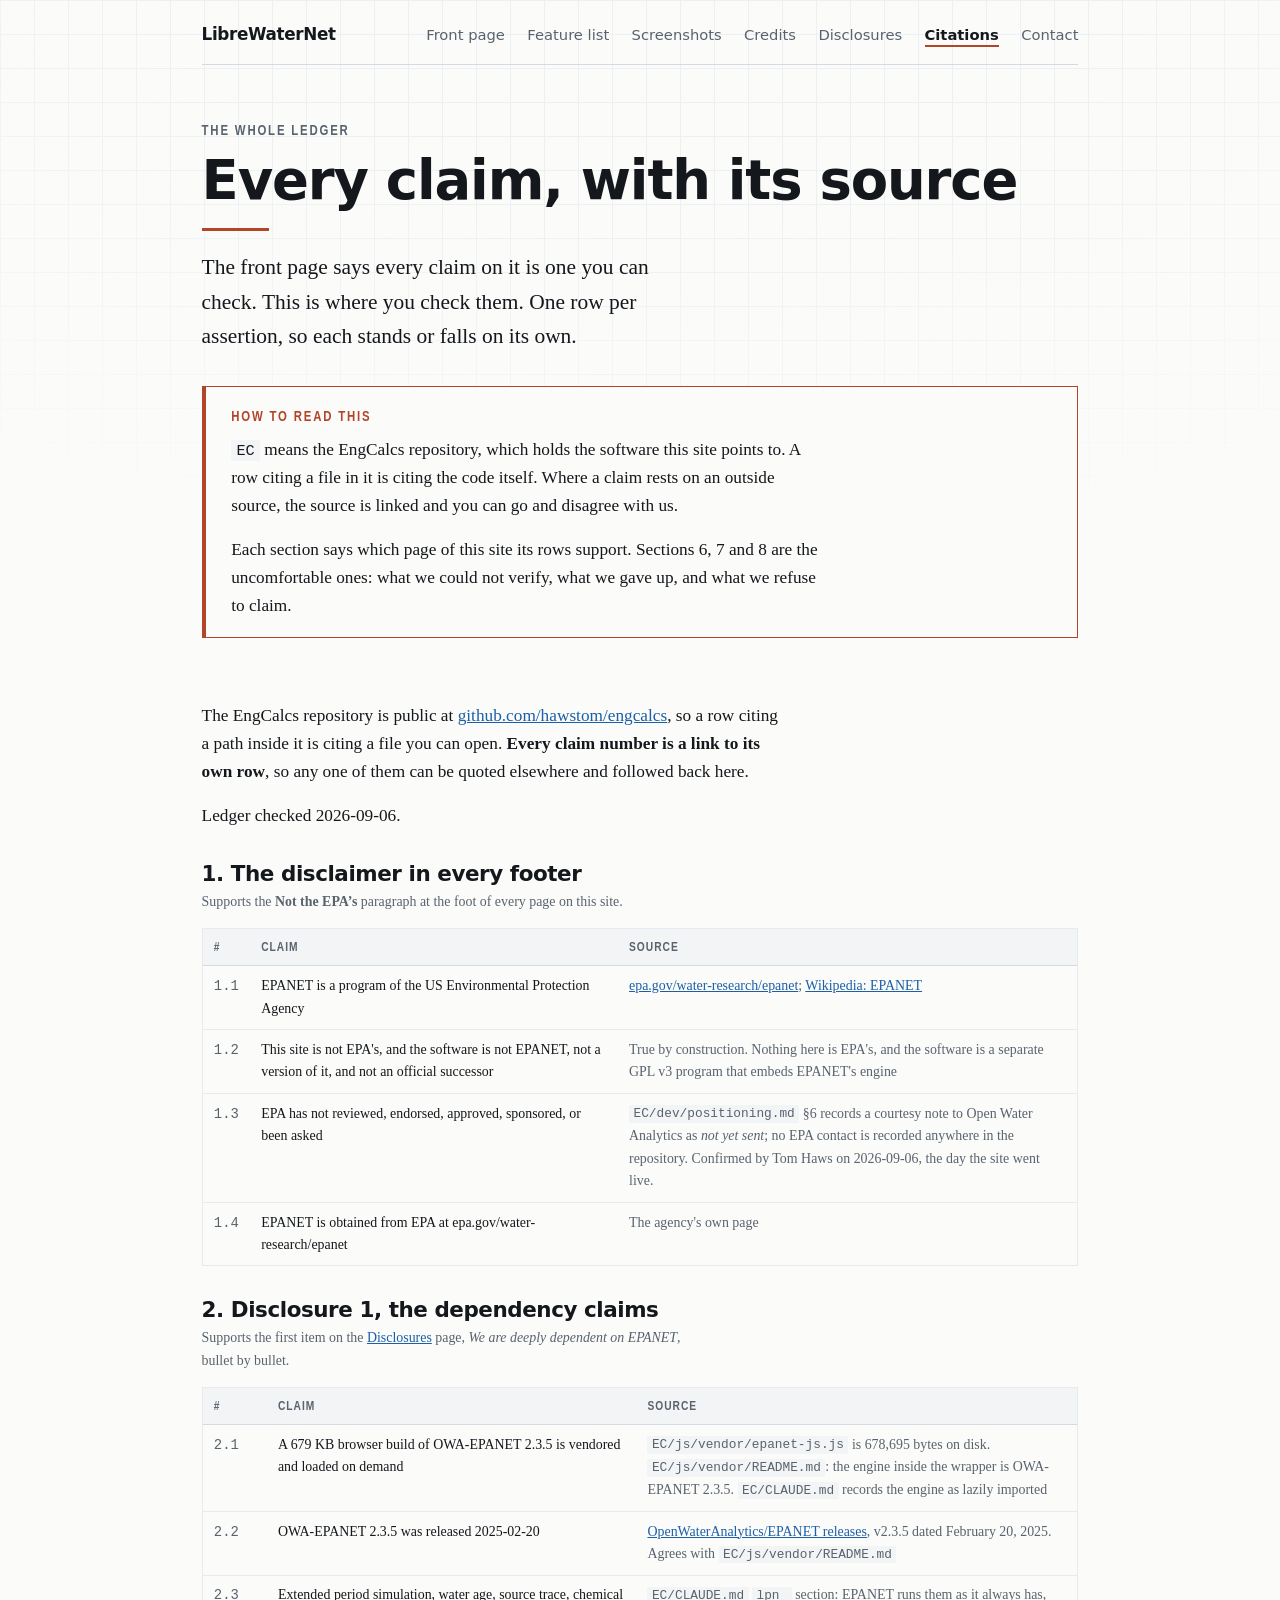
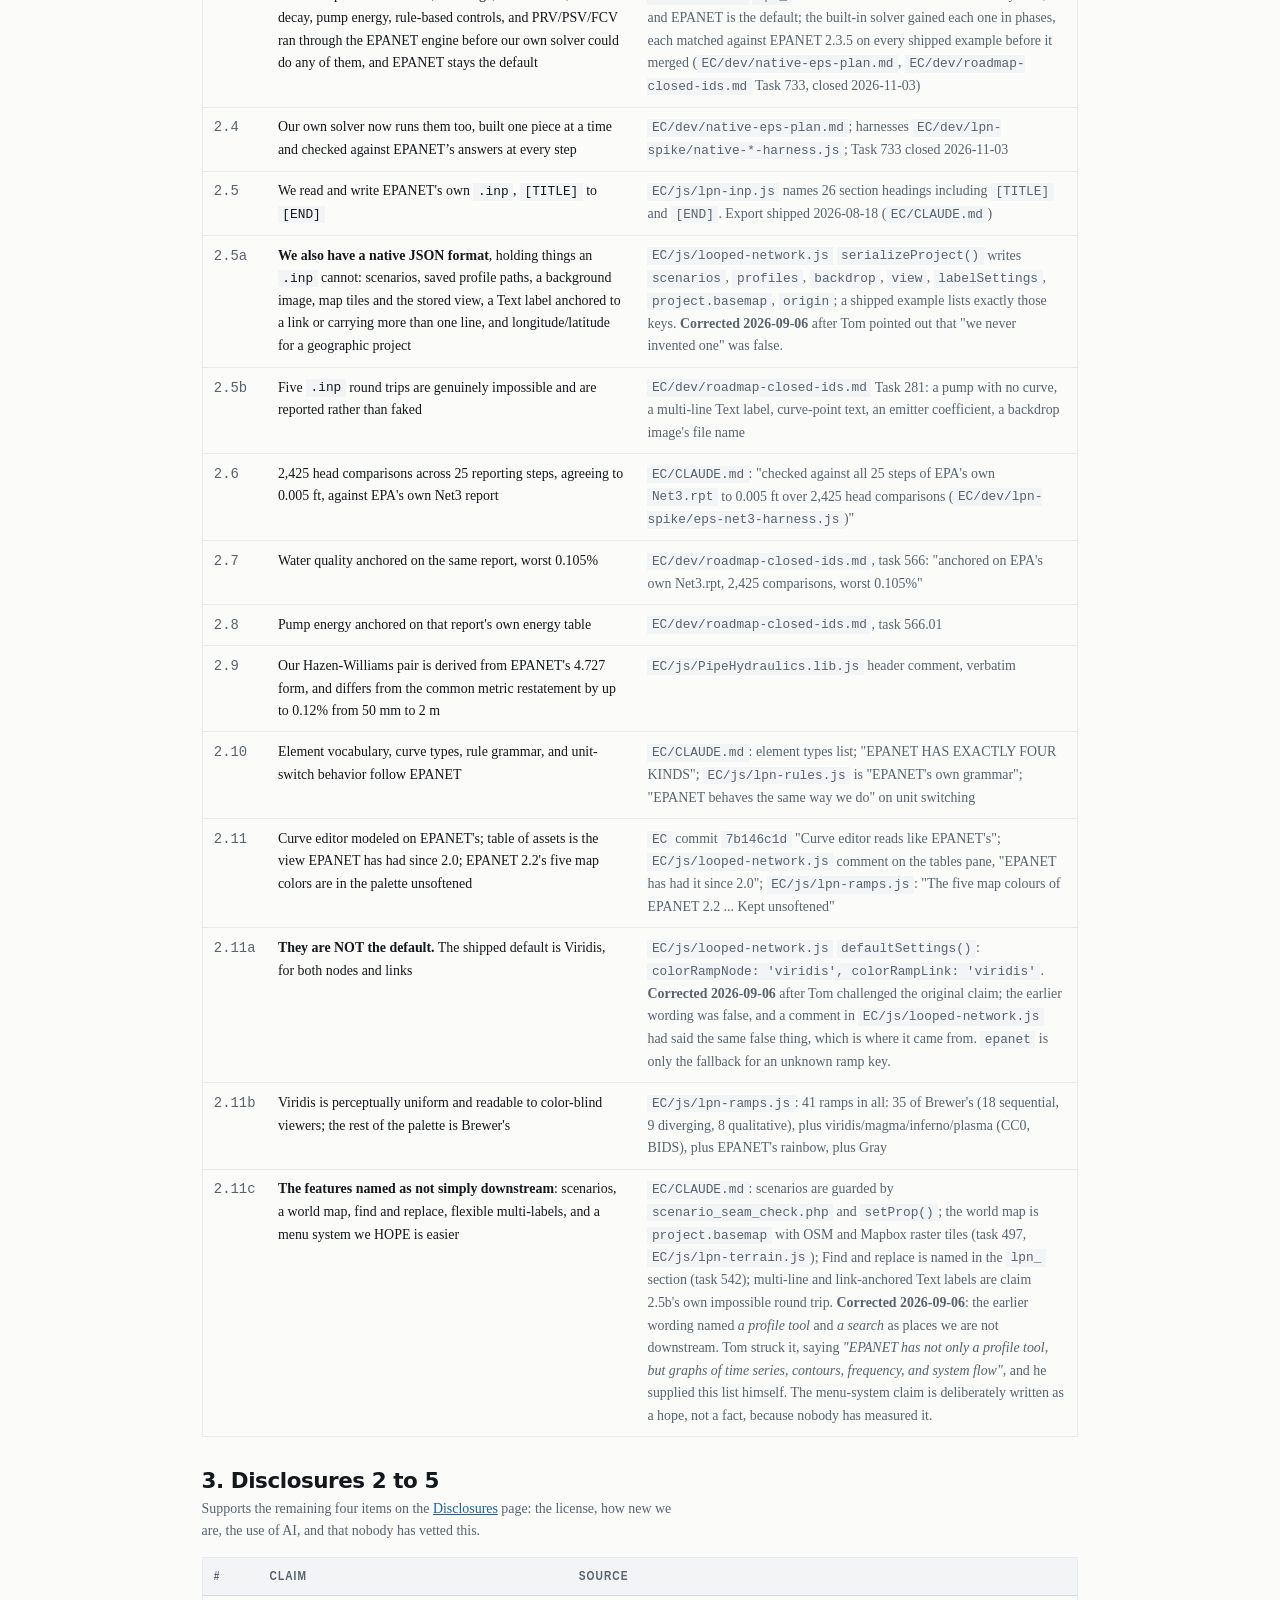
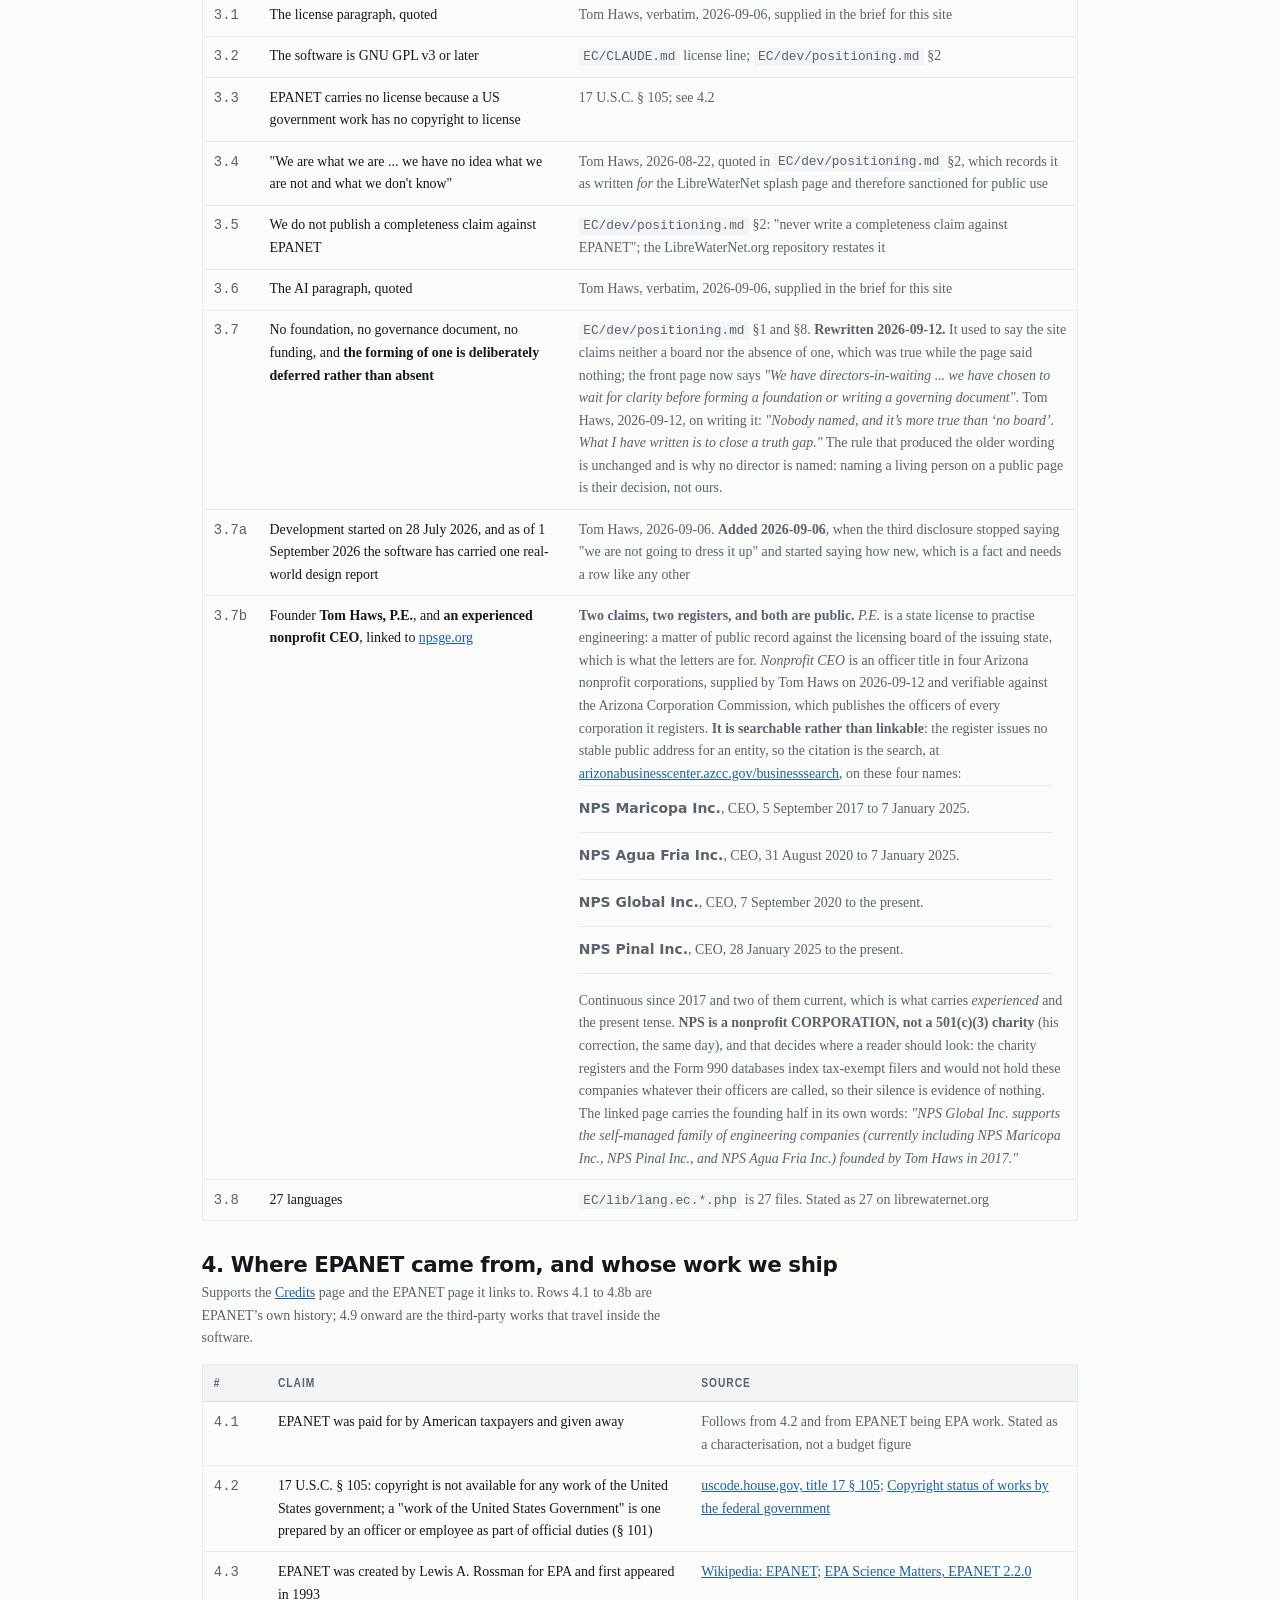
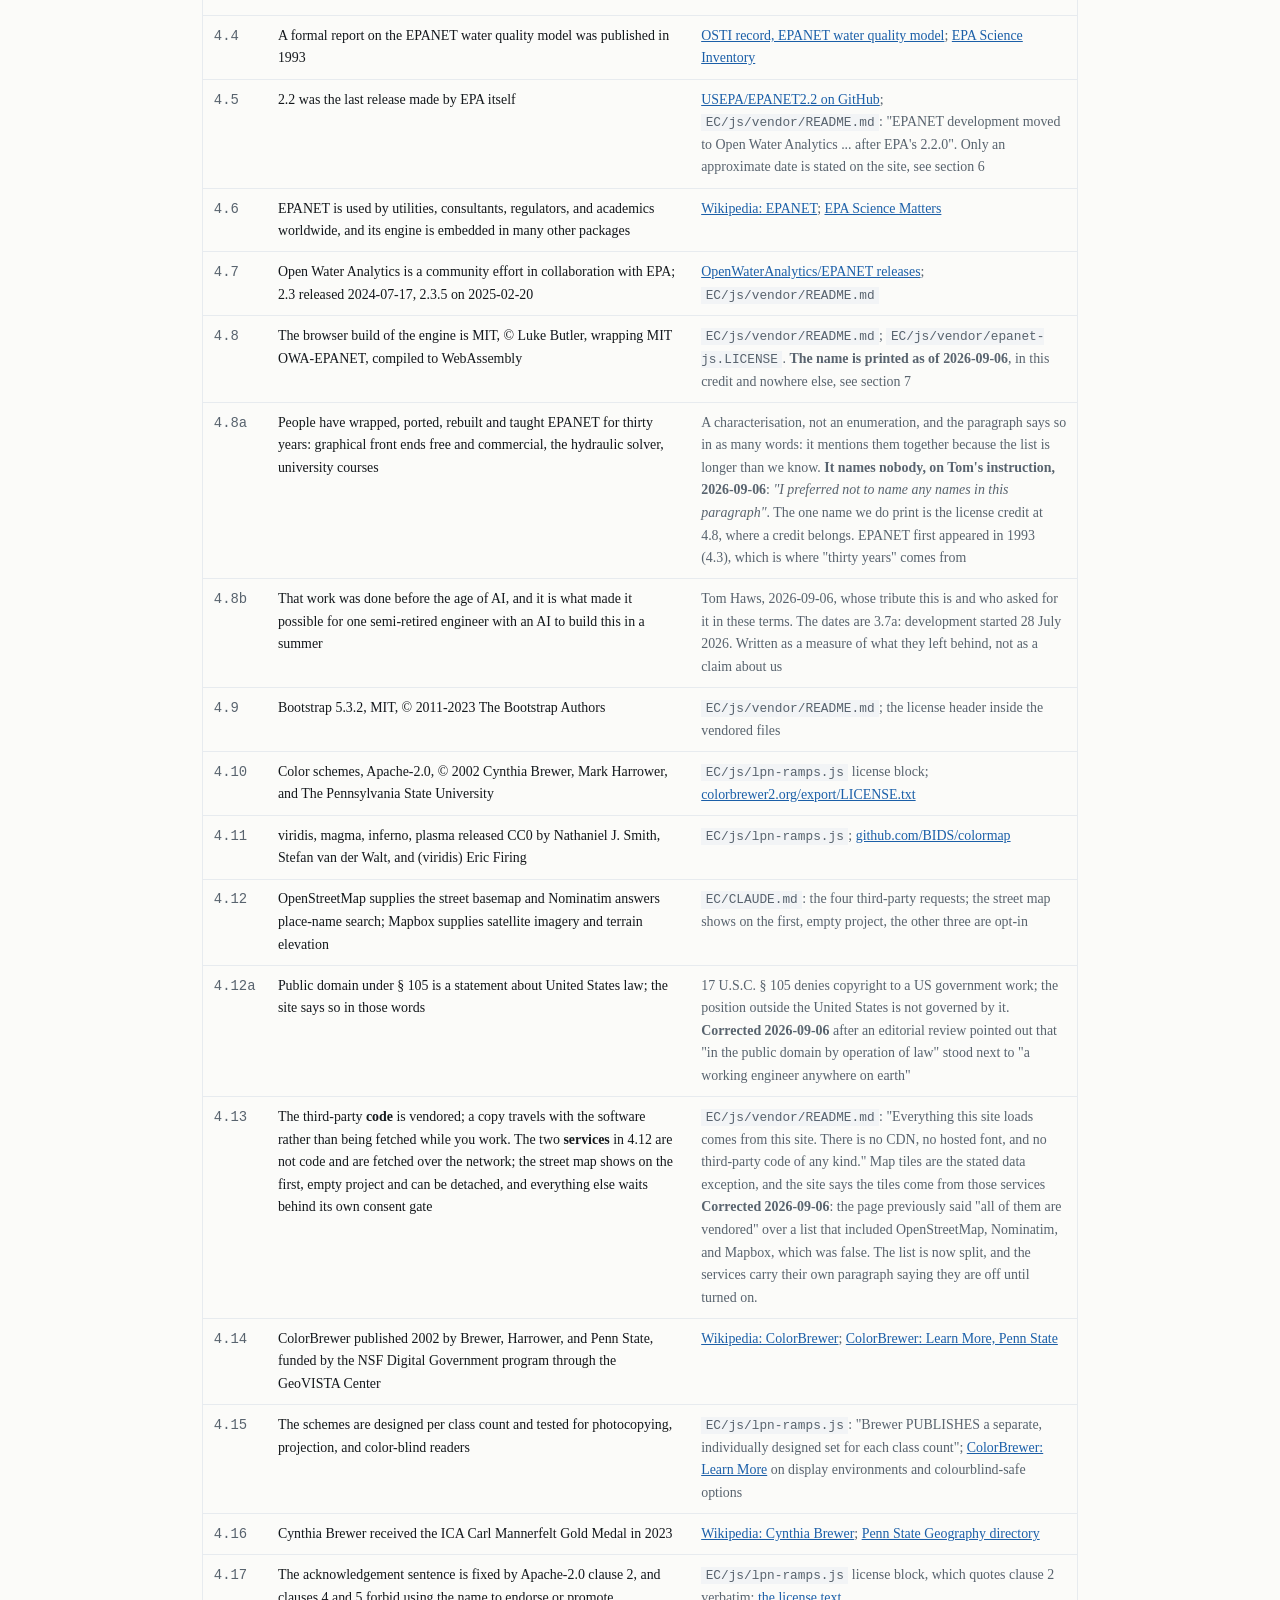
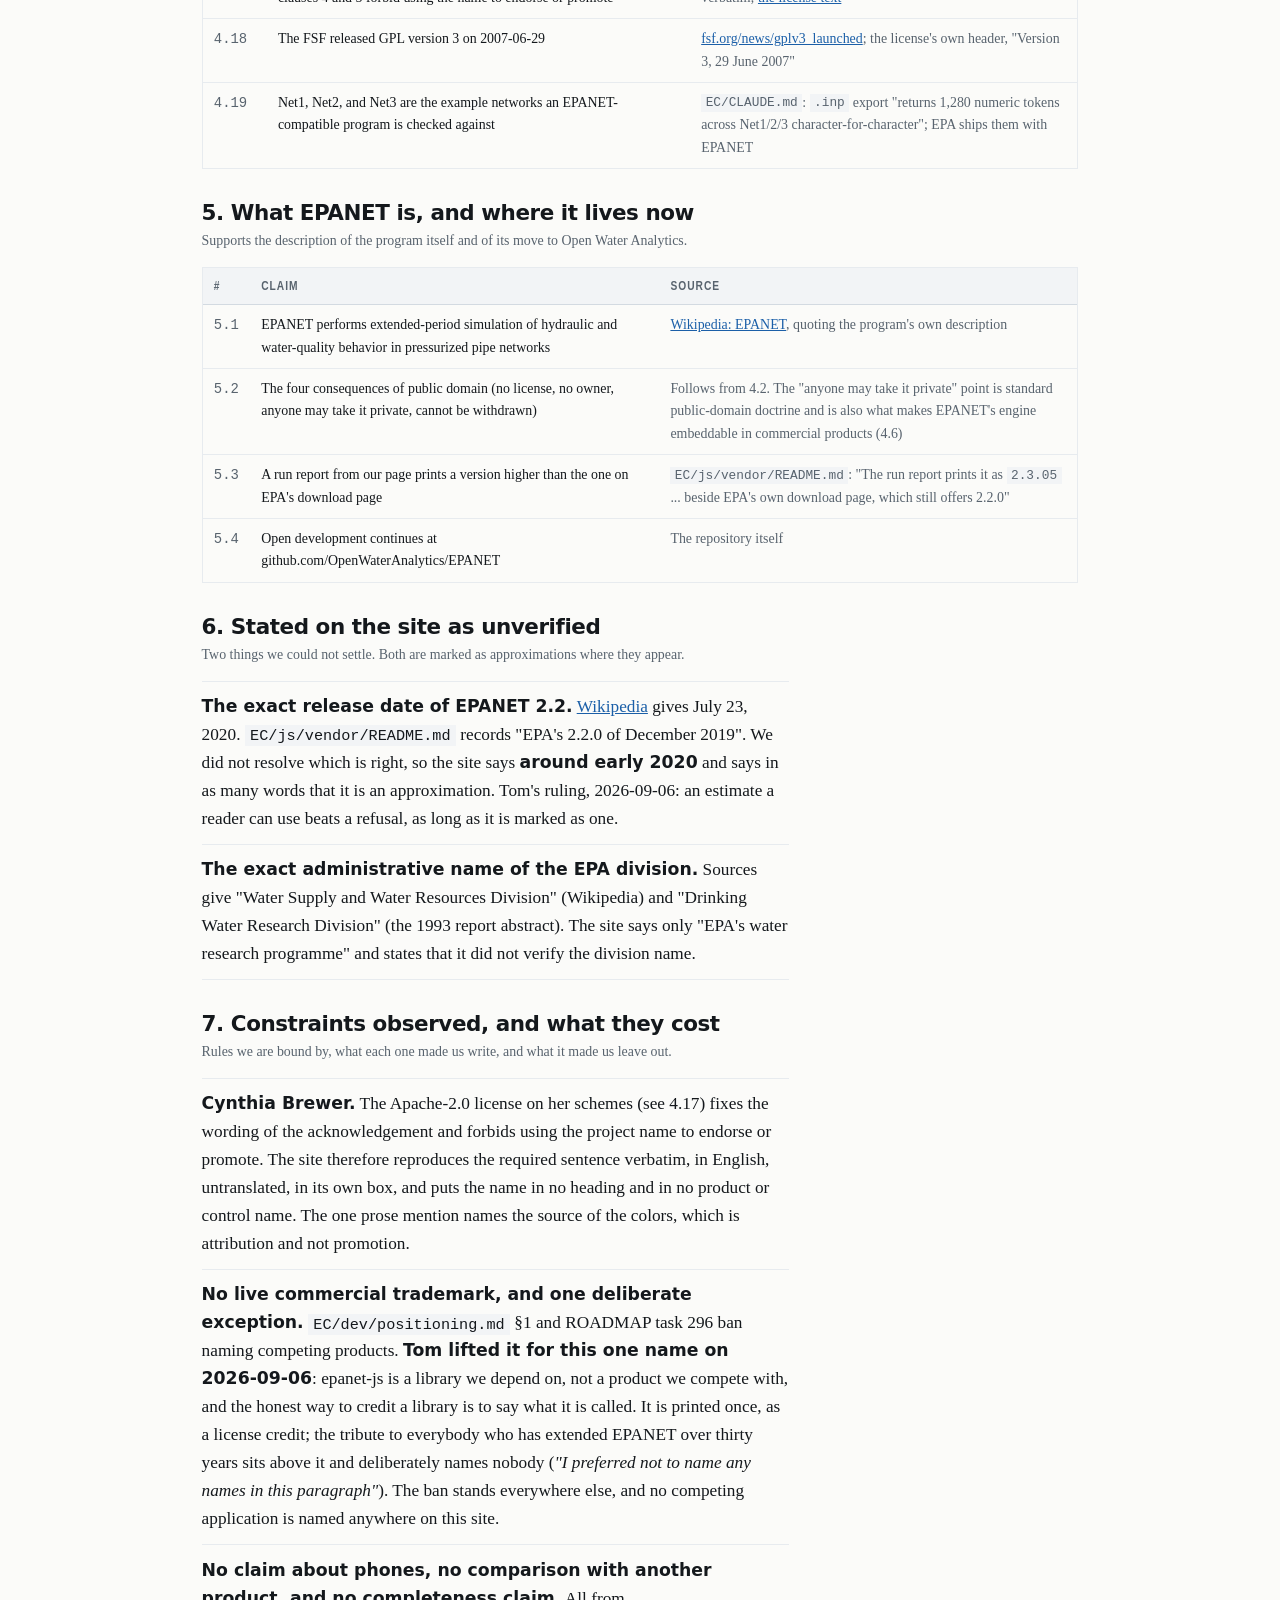
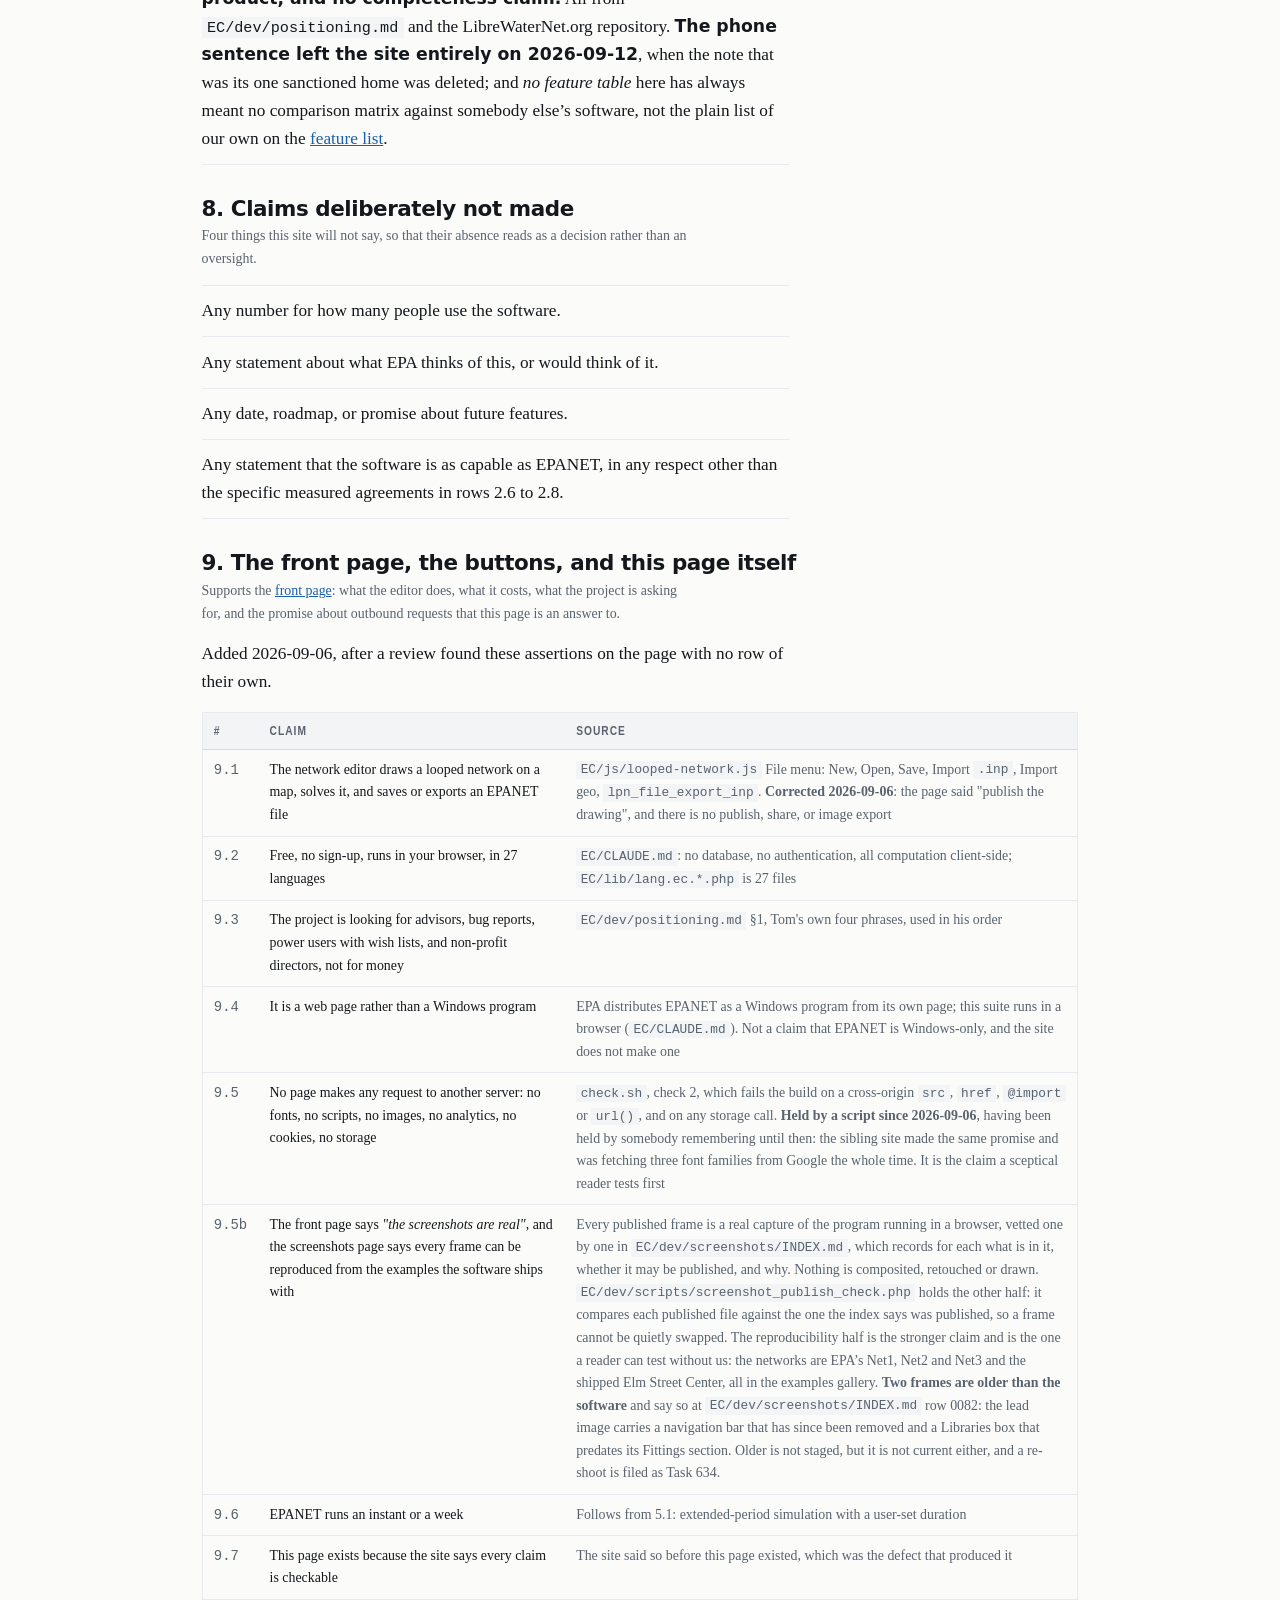
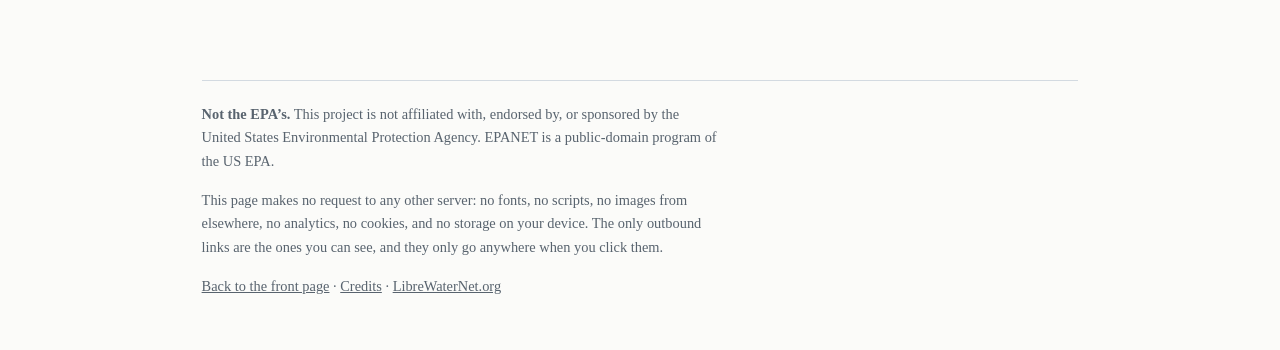
==== commit 33883859: "The built-in solver runs periods and quality too; EPANET stays default Co-Authored-By: Claude Opus 5" ====
--- a/citations.html
+++ b/citations.html
@@ -48,7 +48,7 @@
      whole: **`#edges`, "The edges", at the foot of features.html.** It held four things this page
      has rows for, and every one of them was checked on 2026-09-12:
 
-       * The engine-only claims (a run over time, and PRV/PSV/FCV) -- rows 2.3 and 2.4. Still
+       * The engine claims (a run over time, and PRV/PSV/FCV) -- rows 2.3 and 2.4, rewritten 2026-11-03 when the built-in solver gained them. Still
          stated, in the first item on the Disclosures page. No change.
        * The four third-party services and their per-purpose consent -- rows 4.12 and 4.13. Still
          stated on the Credits page: *"Both are off until you turn them on, each asks its own
@@ -105,8 +105,8 @@
 <tbody>
 <tr id="c2-1"><td><a class="rownum" href="#c2-1">2.1</a></td><td>A 679 KB browser build of OWA-EPANET 2.3.5 is vendored and loaded on demand</td><td><code>EC/js/vendor/epanet-js.js</code> is 678,695 bytes on disk. <code>EC/js/vendor/README.md</code>: the engine inside the wrapper is OWA-EPANET 2.3.5. <code>EC/CLAUDE.md</code> records the engine as lazily imported</td></tr>
 <tr id="c2-2"><td><a class="rownum" href="#c2-2">2.2</a></td><td>OWA-EPANET 2.3.5 was released 2025-02-20</td><td><a href="https://github.com/OpenWaterAnalytics/EPANET/releases">OpenWaterAnalytics/EPANET releases</a>, v2.3.5 dated February 20, 2025. Agrees with <code>EC/js/vendor/README.md</code></td></tr>
-<tr id="c2-3"><td><a class="rownum" href="#c2-3">2.3</a></td><td>Extended period simulation, water age, source trace, chemical decay, pump energy, rule-based controls, and PRV/PSV/FCV all run through the EPANET engine only</td><td><code>EC/CLAUDE.md</code> <code>lpn_</code> section: EPS shipped "through the EPANET engine only"; "the built-in solver has no time dimension and is not getting one"; "PRV/PSV/FCV switch their own state inside the iteration and solve through EPANET only". Water quality and pump energy are run-based, so they inherit the same constraint (<code>EC/dev/roadmap-closed-ids.md</code>, tasks 566 and 566.01). Rules: task 248.03, <code>EC/js/lpn-rules.js</code></td></tr>
-<tr id="c2-4"><td><a class="rownum" href="#c2-4">2.4</a></td><td>Our own solver does one instant, pressures and flows only</td><td><code>EC/CLAUDE.md</code>: "with EPANET unreachable the page solves one instant and says so"</td></tr>
+<tr id="c2-3"><td><a class="rownum" href="#c2-3">2.3</a></td><td>Extended period simulation, water age, source trace, chemical decay, pump energy, rule-based controls, and PRV/PSV/FCV ran through the EPANET engine before our own solver could do any of them, and EPANET stays the default</td><td><code>EC/CLAUDE.md</code> <code>lpn_</code> section: EPANET runs them as it always has, and EPANET is the default; the built-in solver gained each one in phases, each matched against EPANET 2.3.5 on every shipped example before it merged (<code>EC/dev/native-eps-plan.md</code>, <code>EC/dev/roadmap-closed-ids.md</code> Task 733, closed 2026-11-03)</td></tr>
+<tr id="c2-4"><td><a class="rownum" href="#c2-4">2.4</a></td><td>Our own solver now runs them too, built one piece at a time and checked against EPANET&rsquo;s answers at every step</td><td><code>EC/dev/native-eps-plan.md</code>; harnesses <code>EC/dev/lpn-spike/native-*-harness.js</code>; Task 733 closed 2026-11-03</td></tr>
 <tr id="c2-5"><td><a class="rownum" href="#c2-5">2.5</a></td><td>We read and write EPANET's own <code>.inp</code>, <code>[TITLE]</code> to <code>[END]</code></td><td><code>EC/js/lpn-inp.js</code> names 26 section headings including <code>[TITLE]</code> and <code>[END]</code>. Export shipped 2026-08-18 (<code>EC/CLAUDE.md</code>)</td></tr>
 <tr id="c2-5a"><td><a class="rownum" href="#c2-5a">2.5a</a></td><td><b>We also have a native JSON format</b>, holding things an <code>.inp</code> cannot: scenarios, saved profile paths, a background image, map tiles and the stored view, a Text label anchored to a link or carrying more than one line, and longitude/latitude for a geographic project</td><td><code>EC/js/looped-network.js</code> <code>serializeProject()</code> writes <code>scenarios</code>, <code>profiles</code>, <code>backdrop</code>, <code>view</code>, <code>labelSettings</code>, <code>project.basemap</code>, <code>origin</code>; a shipped example lists exactly those keys. <b>Corrected 2026-09-06</b> after Tom pointed out that "we never invented one" was false.</td></tr>
 <tr id="c2-5b"><td><a class="rownum" href="#c2-5b">2.5b</a></td><td>Five <code>.inp</code> round trips are genuinely impossible and are reported rather than faked</td><td><code>EC/dev/roadmap-closed-ids.md</code> Task 281: a pump with no curve, a multi-line Text label, curve-point text, an emitter coefficient, a backdrop image's file name</td></tr>
